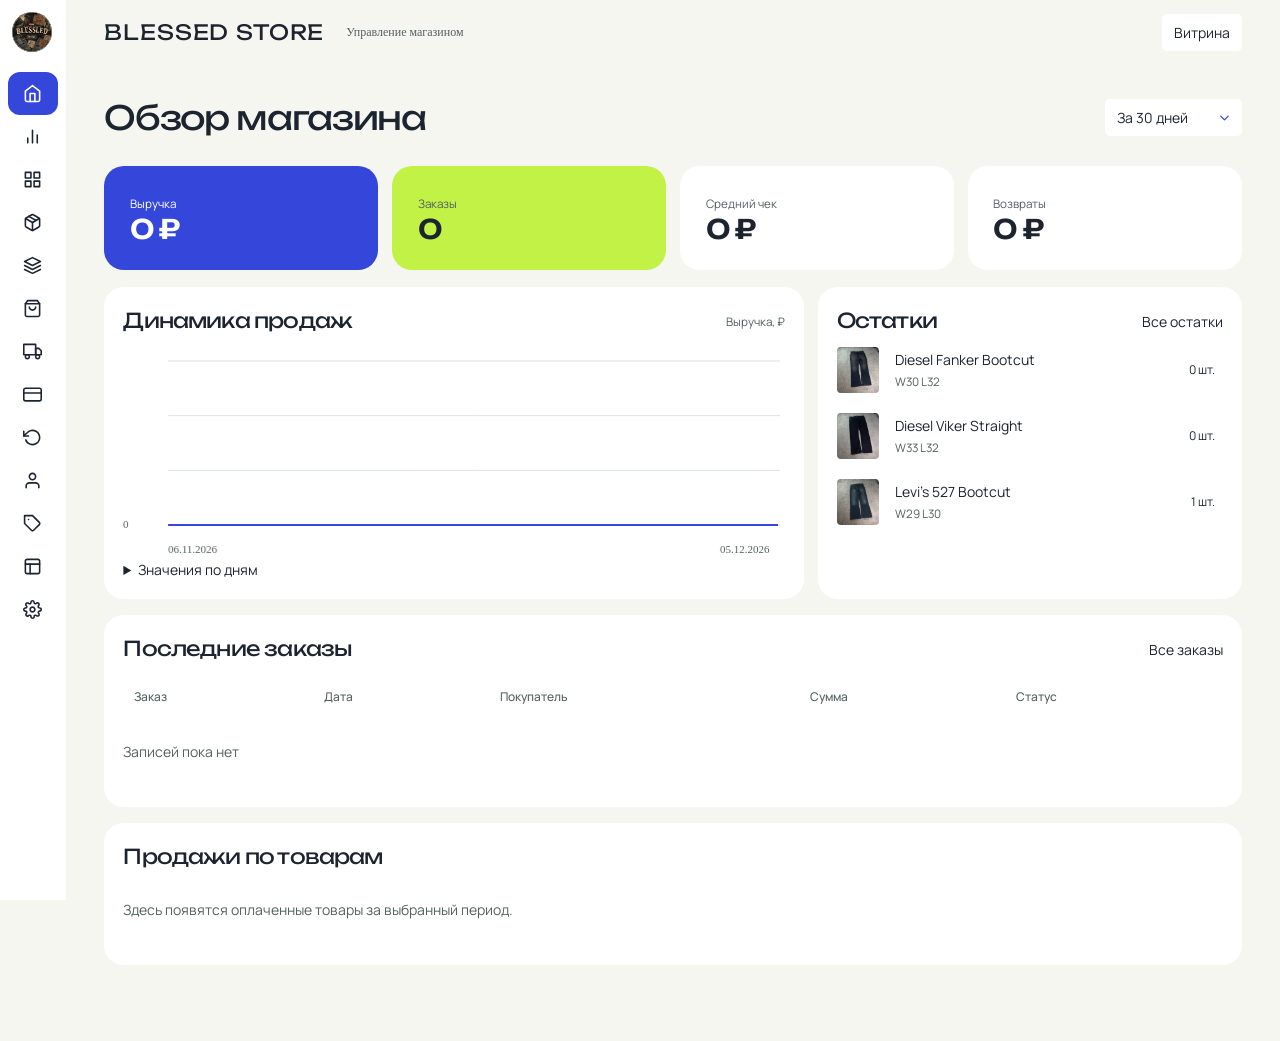
==== admin-light.html @ 148bc684 "Add matching responsive store management variant" ====
<!doctype html><html lang="ru"><head><meta charset="utf-8"><meta name="viewport" content="width=device-width,initial-scale=1,viewport-fit=cover"><title>Управление · BLESSED STORE</title><link rel="stylesheet" href="fonts/light.css">
<style>
:root{color-scheme:light;--bg:#f6f6f0;--panel:#ffffff;--line:#dce2df;--ink:#1c2430;--mute:#53615f;--accent:var(--blue);--ease:cubic-bezier(.22,1,.36,1);font:14px/1.5 Manrope;color:var(--ink);background:var(--bg);scrollbar-color:#dce2df transparent}*{box-sizing:border-box}body{margin:0}button,input,select,textarea,a{font:inherit;color:inherit}button,a.btn,input,select,textarea{border:0;border-radius:5px;background:#ffffff;padding:8px 12px}button,a{cursor:pointer}a{text-decoration:none}button:hover,a.btn:hover{background:#dce2df}button:disabled{opacity:.45;cursor:default}.primary{background:#1c2430;color:#ffffff}.primary:hover{background:#1c2430}button:focus-visible,a:focus-visible,input:focus-visible,select:focus-visible{outline:2px solid var(--accent);outline-offset:2px}svg{width:19px;height:19px;vertical-align:middle;flex:none}small,.muted,label{color:var(--mute)}h1,h2,h3,p{margin:0}h1,h2,h3,.brand,.metric strong{font-family:Unbounded;font-weight:400}h1{font-size:clamp(26px,3vw,38px)}h2{font-size:23px}h3{font-size:18px}header,.row,.actions,.navitem,.brand{display:flex;align-items:center;gap:10px}.row,header{justify-content:space-between}.row,.actions{flex-wrap:wrap}header{height:65px;border-bottom:0;padding:0 clamp(14px,3vw,42px);margin-left:66px}.brand{font-size:21px;letter-spacing:.04em}.brand small{font:12px "Segoe UI";letter-spacing:0;border-left:0;padding-left:12px}.btn,.actions button{display:inline-flex;gap:8px;align-items:center}
aside{position:fixed;inset:0 auto 0 0;width:66px;background:#ffffff;border-right:0;z-index:4;transition:width .27s var(--ease);overflow:hidden;display:flex;flex-direction:column}aside:is(:hover,:focus-within,.pinned,.open){width:252px}.seal{width:40px;height:40px;border-radius:50%;margin:12px}.navlist{overflow:auto;scrollbar-width:none;padding:8px}.navlist::-webkit-scrollbar{width:0}aside:is(:hover,:focus-within,.pinned,.open) .navlist{scrollbar-width:thin}aside:is(:hover,:focus-within,.pinned,.open) .navlist::-webkit-scrollbar{width:4px}.navitem{border:0;background:none;width:100%;padding:11px 15px;gap:19px;white-space:nowrap;border-radius:4px;text-align:left}.navitem span{opacity:0;transition:opacity .17s}aside:is(:hover,:focus-within,.pinned,.open) .navitem span{opacity:1}.navitem.on{background:#dce2df;color:#1c2430}.navitem:hover{background:#eaede7}.pin{margin-top:auto;border-top:0;padding:16px 22px}main{margin-left:66px;padding:28px clamp(14px,3vw,42px) 60px;max-width:1770px}.heading{margin:0 0 23px}.metrics,.columns{display:grid;gap:14px}.metrics{grid-template-columns:repeat(4,minmax(0,1fr));margin:17px 0}.metric,.panel{background:var(--panel);border:0;border-radius:8px;min-width:0}.metric{padding:16px 19px}.metric strong{display:block;font-size:clamp(24px,2.6vw,39px);font-variant-numeric:tabular-nums}.columns{grid-template-columns:minmax(0,1.65fr) minmax(240px,1fr)}.panel{padding:19px;margin-bottom:16px}.plot{position:relative;height:210px;margin:12px 0 0}canvas{width:100%;height:100%}.tip{position:absolute;pointer-events:none;background:#dce2df;padding:3px 7px;border-radius:4px;top:4px;left:4px}.stockrow{display:grid;grid-template-columns:46px 1fr auto;align-items:center;gap:12px;padding:10px 0;border-bottom:0}img.thumb{width:42px;height:46px;border-radius:4px;object-fit:cover}.stockrow:last-child{border:0}.tablewrap{overflow:auto;margin-top:14px;scrollbar-width:thin}table{width:100%;border-collapse:collapse;white-space:nowrap;text-align:left}td,th{padding:9px 11px;border-bottom:0}th{color:var(--mute);font-size:12px;font-weight:500}td img{vertical-align:middle;margin-right:11px}.empty{padding:26px 0;color:var(--mute)}.pill{display:inline-block;padding:2px 8px;border:0;border-radius:20px;color:#1c2430;font-size:12px}.mobile,#shade{display:none}dialog{background:#ffffff;color:var(--ink);border:0;border-radius:9px;width:min(520px,95vw);max-height:90dvh;padding:22px}dialog::backdrop{background:#f6f6f0bb}dialog[open],main>section{animation:appear .22s var(--ease)}@keyframes appear{from{opacity:.35;transform:translateY(4px)}}form,.stack{display:grid;gap:14px;margin-top:15px}label{display:grid;gap:5px}input,select,textarea{min-width:0;max-width:100%}.pair{display:grid;grid-template-columns:1fr 1fr;gap:12px}.toast{position:fixed;bottom:16px;right:16px;background:#1c2430;color:#ffffff;border-radius:5px;padding:10px 17px;z-index:8}.toast:empty{display:none}.foot{margin-top:14px}.bar{height:4px;background:#dce2df;border-radius:8px;overflow:hidden}.bar b{display:block;height:100%;background:var(--accent)}body:has(.pinned) :is(main,header){margin-left:252px}
@media(max-width:950px){.columns{grid-template-columns:1fr}.metrics{grid-template-columns:1fr 1fr}}@media(max-width:700px){.mobile{display:inline-flex}header,main,body:has(.pinned) :is(main,header){margin-left:0}header{height:56px}.brand{font-size:16px}.brand small{display:none}aside,aside:is(:hover,:focus-within,.pinned){width:min(270px,82vw);transform:translateX(-100%);transition:transform .25s}aside.open{width:min(270px,82vw);transform:none}body:has(.open) #shade{display:block;position:fixed;inset:0;background:#f6f6f099;z-index:3}.pin{display:none}.panel,.metric{padding:13px}.metrics,.columns{gap:8px}.heading{margin-bottom:14px}main{padding-top:17px}dialog{margin:auto auto 0;width:100%;max-width:100%;border-radius:12px 12px 0 0;padding-bottom:max(20px,env(safe-area-inset-bottom))}.pair{grid-template-columns:1fr}.actions{gap:6px}.plot{height:175px}}@media(prefers-reduced-motion:reduce){*,*::before,*::after{transition:none!important;animation:none!important}}
@media(min-width:701px){#menu{display:none}}.bar b{animation:grow .4s;transform-origin:left}@keyframes grow{from{transform:scaleX(0)}}.plot{animation:appear .4s}
button, a.btn, input, select, textarea, .choice-trigger {
  transition: background-color .18s, border-color .18s, color .18s, box-shadow .18s, transform .18s var(--ease);
}
button:not(:disabled):active, a.btn:active { transform: translateY(1px); }
tbody tr { transition: background-color .18s; }
tbody tr:hover, tbody tr:focus-within { background: #eaede7; }
input:is([type=checkbox],[type=radio]) { accent-color: var(--accent); }
select:not([multiple]) { appearance: none; padding-inline-end: 34px; cursor: pointer; }
.select-shell { position: relative; display: inline-grid; min-width: 0; max-width: 100%; }
.select-shell > svg { position: absolute; pointer-events: none; right: 10px; top: 50%; width: 15px; transform: translateY(-50%); color: var(--accent); }
.select-shell select { width: 100%; }
@supports (appearance: base-select) {
  select:not([multiple]), select::picker(select) { appearance: base-select; }
  select::picker-icon { display: none; }
  select::picker(select) {
    background: #ffffff; color: var(--ink); border:0; border-radius: 7px;
    padding: 4px; margin-block: 5px; max-height: min(55dvh, 310px); overflow: auto;
    box-shadow: 0 12px 28px #f6f6f077;
  }
  select::picker(select):popover-open { animation: picker-in .17s var(--ease); }
  option { padding: 8px 10px; border-radius: 4px; }
  option:is(:hover,:focus-visible) { background: #dce2df; }
  option:checked { color: #1c2430; }
  .select-shell:has(select:open) > svg { transform: translateY(-50%) rotate(180deg); }
}
.select-shell > svg, .choice-trigger > svg { transition: transform .2s var(--ease); }
.choice-trigger { display: flex; align-items: center; justify-content: space-between; gap: 12px; text-align: left; width: 100%; }
.choice-trigger > span:first-child { flex: 1; }
.choice-count { color: var(--accent); font-variant-numeric: tabular-nums; }
.choice-trigger > svg { width: 15px; color: var(--accent); }
.choice-trigger[aria-expanded=true] > svg { transform: rotate(180deg); }
.choice-menu {
  position: absolute; z-index: 2; top: calc(100% + 5px); inset-inline: 0; padding: 5px;
  border:0; border-radius: 7px; background: #ffffff; box-shadow: 0 12px 28px #f6f6f077;
  max-height: min(42dvh, 260px); overflow: auto;
}
.choice-menu:not([hidden]) { animation: picker-in .17s var(--ease); }
.choice-menu label { display: flex; align-items: center; gap: 8px; padding: 7px 8px; border-radius: 4px; cursor: pointer; color: var(--ink); }
.choice-menu label:is(:hover,:focus-within) { background: #dce2df; }
.toast:not(:empty) { animation: toast-in .22s var(--ease); }
dialog::backdrop { animation: backdrop-in .2s ease-out; }
@keyframes picker-in { from { opacity: 0; transform: translateY(-4px); } }
@keyframes toast-in { from { opacity: 0; transform: translateY(8px); } }
@keyframes backdrop-in { from { opacity: 0; } }
</style><link rel="stylesheet" href="admin-light.css"></head><body><aside id="rail"><img class="seal" id="seal" alt="BLESSED STORE"><nav class="navlist" id="nav"></nav><button class="pin navitem" id="pin"></button></aside><div id="shade"></div><header><div class="actions"><button class="mobile" id="menu" aria-label="Меню"></button><div class="brand">BLESSED STORE <small>Управление магазином</small></div></div><a class="btn" href="index-light.html" target="_blank">Витрина</a></header><main id="work"></main><dialog id="modal"><div class="row"><h2 id="mt"></h2><button id="close" aria-label="Закрыть"></button></div><div id="body"></div></dialog><div id="notice" role="status" class="toast"></div><script>
const photos={"emblem": "[data-uri]", "jeans-black": "[data-uri]", "jeans-faded": "[data-uri]", "jeans-blue": "[data-uri]", "jeans-indigo": "[data-uri]", "diesel-fanker": "[data-uri]", "diesel-viker": "[data-uri]", "557-view-1": "[data-uri]", "557-view-2": "[data-uri]", "557-view-3": "[data-uri]", "557-view-4": "[data-uri]", "557-view-5": "[data-uri]", "557-view-6": "[data-uri]", "measure-jeans": "[data-uri]", "jacket": "[data-uri]", "boots": "[data-uri]", "belt": "[data-uri]"};
const icons={"chart":"<svg xmlns=\"http://www.w3.org/2000/svg\" aria-hidden=\"true\" focusable=\"false\" viewBox=\"0 0 24 24\" fill=\"currentColor\" data-figma-node=\"3336:14002\"><g transform=\"matrix(1 0 0 1 18 10)\"><path fill-rule=\"nonzero\" d=\"M-1 10C-1 10.5523 -0.5523 11 0 11C0.5523 11 1 10.5523 1 10L-1 10ZM1 0C1 -0.5523 0.5523 -1 0 -1C-0.5523 -1 -1 -0.5523 -1 0L1 0ZM1 10L1 0L-1 0L-1 10L1 10Z\"/></g><g transform=\"matrix(1 0 0 1 12 4)\"><path fill-rule=\"nonzero\" d=\"M-1 16C-1 16.5523 -0.5523 17 0 17C0.5523 17 1 16.5523 1 16L-1 16ZM1 0C1 -0.5523 0.5523 -1 0 -1C-0.5523 -1 -1 -0.5523 -1 0L1 0ZM1 16L1 0L-1 0L-1 16L1 16Z\"/></g><g transform=\"matrix(1 0 0 1 6 14)\"><path fill-rule=\"nonzero\" d=\"M-1 6C-1 6.5523 -0.5523 7 0 7C0.5523 7 1 6.5523 1 6L-1 6ZM1 0C1 -0.5523 0.5523 -1 0 -1C-0.5523 -1 -1 -0.5523 -1 0L1 0ZM1 6L1 0L-1 0L-1 6L1 6Z\"/></g></svg>","settings":"<svg xmlns=\"http://www.w3.org/2000/svg\" aria-hidden=\"true\" focusable=\"false\" viewBox=\"0 0 24 24\" fill=\"currentColor\" data-figma-node=\"3336:14678\"><g transform=\"matrix(1 0 0 1 9 9)\"><path fill-rule=\"nonzero\" d=\"M5 3C5 4.1046 4.1046 5 3 5L3 7C5.2091 7 7 5.2091 7 3L5 3ZM3 5C1.8954 5 1 4.1046 1 3L-1 3C-1 5.2091 0.7909 7 3 7L3 5ZM1 3C1 1.8954 1.8954 1 3 1L3 -1C0.7909 -1 -1 0.7909 -1 3L1 3ZM3 1C4.1046 1 5 1.8954 5 3L7 3C7 0.7909 5.2091 -1 3 -1L3 1Z\"/></g><g transform=\"matrix(1 0 0 1 1 1)\"><path fill-rule=\"nonzero\" d=\"M18.73 15.82L18.0151 16.5193L18.0229 16.5271L18.73 15.82ZM18.79 15.88L18.0829 16.5871L18.0833 16.5875L18.79 15.88ZM18.79 18.71L18.0833 18.0025L18.0825 18.0033L18.79 18.71ZM15.96 18.71L16.6675 18.0033L16.6671 18.0029L15.96 18.71ZM15.9 18.65L16.6071 17.9429L16.5993 17.9351L15.9 18.65ZM14.08 18.32L14.474 19.2392L14.4838 19.2349L14.08 18.32ZM13.08 19.83L12.08 19.826L12.08 19.83L13.08 19.83ZM9.08 19.91L10.08 19.91C10.08 19.9022 10.0799 19.8944 10.0797 19.8866L9.08 19.91ZM8 18.4L7.5962 19.3149C7.6155 19.3234 7.635 19.3313 7.6548 19.3385L8 18.4ZM6.18 18.73L5.4807 18.0151L5.4729 18.0229L6.18 18.73ZM6.12 18.79L5.4129 18.0829L5.4125 18.0833L6.12 18.79ZM3.29 18.79L3.9975 18.0833L3.9967 18.0825L3.29 18.79ZM2.7034 17.375L3.7034 17.375L2.7034 17.375ZM3.29 15.96L3.9967 16.6675L3.9971 16.6671L3.29 15.96ZM3.35 15.9L4.0571 16.6072L4.0649 16.5993L3.35 15.9ZM3.68 14.08L2.7608 14.474L2.7651 14.4838L3.68 14.08ZM2.17 13.08L2.174 12.08L2.17 12.08L2.17 13.08ZM0 11.08L-1 11.08L0 11.08ZM2 9.08L2 10.08L2 9.08ZM2.09 9.08L2.09 10.08C2.0978 10.08 2.1056 10.0799 2.1134 10.0797L2.09 9.08ZM3.6 8L2.6851 7.5962C2.6766 7.6155 2.6687 7.635 2.6615 7.6548L3.6 8ZM3.27 6.18L3.9849 5.4807L3.9771 5.4729L3.27 6.18ZM3.21 6.12L3.9171 5.4129L3.9167 5.4125L3.21 6.12ZM3.21 3.29L3.9167 3.9975L3.9175 3.9967L3.21 3.29ZM6.04 3.29L5.3325 3.9967L5.3329 3.9971L6.04 3.29ZM6.1 3.35L5.3928 4.0571L5.4007 4.0649L6.1 3.35ZM7.92 3.68L7.92 2.68C7.781 2.68 7.6434 2.709 7.5162 2.7651L7.92 3.68ZM8 3.68L8 4.68C8.1354 4.68 8.2695 4.6525 8.3939 4.5991L8 3.68ZM9 2.17L10 2.174L10 2.17L9 2.17ZM11 0L11 -1L11 0ZM13 2.09L12 2.09L12 2.094L13 2.09ZM14 3.6L14.4038 2.6851L14.3939 2.6809L14 3.6ZM15.82 3.27L16.5193 3.9849L16.5271 3.9771L15.82 3.27ZM15.88 3.21L16.5871 3.9171L16.5875 3.9167L15.88 3.21ZM17.295 2.6234L17.295 3.6234L17.295 2.6234ZM18.71 3.21L18.0025 3.9167L18.0033 3.9175L18.71 3.21ZM18.71 6.04L18.0033 5.3325L18.0029 5.3329L18.71 6.04ZM18.65 6.1L17.9428 5.3929L17.9351 5.4007L18.65 6.1ZM18.32 7.92L19.32 7.92C19.32 7.781 19.291 7.6434 19.2349 7.5162L18.32 7.92ZM18.32 8L17.32 8C17.32 8.1354 17.3475 8.2695 17.4009 8.3939L18.32 8ZM19.83 9L19.826 10L19.83 10L19.83 9ZM19.91 13L19.91 12L19.906 12L19.91 13ZM17.4851 13.5962C17.2713 14.0806 17.2076 14.618 17.302 15.139L19.27 14.7822C19.2468 14.6544 19.2624 14.5226 19.3149 14.4038L17.4851 13.5962ZM17.302 15.139C17.3965 15.66 17.6449 16.1407 18.0151 16.5193L19.4449 15.1207C19.354 15.0279 19.2931 14.91 19.27 14.7822L17.302 15.139ZM18.0229 16.5271L18.0829 16.5871L19.4971 15.1729L19.4371 15.1129L18.0229 16.5271ZM18.0833 16.5875C18.1763 16.6804 18.25 16.7907 18.3003 16.9121L20.1479 16.1462C19.9969 15.782 19.7756 15.4511 19.4967 15.1725L18.0833 16.5875ZM18.3003 16.9121C18.3507 17.0335 18.3766 17.1636 18.3766 17.295L20.3766 17.295C20.3766 16.9008 20.2989 16.5104 20.1479 16.1462L18.3003 16.9121ZM18.3766 17.295C18.3766 17.4264 18.3507 17.5565 18.3003 17.6779L20.1479 18.4438C20.2989 18.0796 20.3766 17.6892 20.3766 17.295L18.3766 17.295ZM18.3003 17.6779C18.25 17.7993 18.1763 17.9096 18.0833 18.0025L19.4967 19.4175C19.7756 19.1389 19.9969 18.808 20.1479 18.4438L18.3003 17.6779ZM18.0825 18.0033C17.9896 18.0963 17.8793 18.17 17.7579 18.2203L18.5238 20.0679C18.888 19.9169 19.2189 19.6956 19.4975 19.4167L18.0825 18.0033ZM17.7579 18.2203C17.6365 18.2707 17.5064 18.2966 17.375 18.2966L17.375 20.2966C17.7692 20.2966 18.1596 20.2189 18.5238 20.0679L17.7579 18.2203ZM17.375 18.2966C17.2436 18.2966 17.1135 18.2707 16.9921 18.2203L16.2262 20.0679C16.5904 20.2189 16.9808 20.2966 17.375 20.2966L17.375 18.2966ZM16.9921 18.2203C16.8707 18.17 16.7604 18.0963 16.6675 18.0033L15.2525 19.4167C15.5311 19.6956 15.862 19.9169 16.2262 20.0679L16.9921 18.2203ZM16.6671 18.0029L16.6071 17.9429L15.1929 19.3571L15.2529 19.4171L16.6671 18.0029ZM16.5993 17.9351C16.2207 17.5649 15.74 17.3165 15.219 17.222L14.8622 19.19C14.99 19.2131 15.1079 19.274 15.2007 19.3649L16.5993 17.9351ZM15.219 17.222C14.698 17.1276 14.1606 17.1913 13.6762 17.4051L14.4838 19.2349C14.6026 19.1824 14.7344 19.1668 14.8622 19.19L15.219 17.222ZM13.6861 17.4009C13.211 17.6045 12.8059 17.9425 12.5206 18.3734L14.1881 19.4777C14.258 19.372 14.3574 19.2891 14.4739 19.2391L13.6861 17.4009ZM12.5206 18.3734C12.2352 18.8043 12.0821 19.3092 12.08 19.826L14.08 19.834C14.0805 19.7072 14.1181 19.5834 14.1881 19.4777L12.5206 18.3734ZM12.08 19.83L12.08 20L14.08 20L14.08 19.83L12.08 19.83ZM12.08 20C12.08 20.2652 11.9746 20.5196 11.7871 20.7071L13.2013 22.1213C13.7639 21.5587 14.08 20.7957 14.08 20L12.08 20ZM11.7871 20.7071C11.5996 20.8946 11.3452 21 11.08 21L11.08 23C11.8757 23 12.6387 22.6839 13.2013 22.1213L11.7871 20.7071ZM11.08 21C10.8148 21 10.5604 20.8946 10.3729 20.7071L8.9587 22.1213C9.5213 22.6839 10.2843 23 11.08 23L11.08 21ZM10.3729 20.7071C10.1854 20.5196 10.08 20.2652 10.08 20L8.08 20C8.08 20.7957 8.3961 21.5587 8.9587 22.1213L10.3729 20.7071ZM10.08 20L10.08 19.91L8.08 19.91L8.08 20L10.08 20ZM10.0797 19.8866C10.0673 19.355 9.8952 18.8395 9.5859 18.407L7.9591 19.5704C8.035 19.6765 8.0772 19.803 8.0803 19.9334L10.0797 19.8866ZM9.5859 18.407C9.2765 17.9745 8.8442 17.645 8.3452 17.4615L7.6548 19.3385C7.7772 19.3836 7.8833 19.4644 7.9591 19.5704L9.5859 18.407ZM8.4038 17.4851C7.9194 17.2713 7.382 17.2076 6.861 17.302L7.2178 19.27C7.3456 19.2468 7.4774 19.2624 7.5962 19.3149L8.4038 17.4851ZM6.861 17.302C6.34 17.3965 5.8593 17.6449 5.4807 18.0151L6.8793 19.4449C6.9721 19.354 7.09 19.2931 7.2178 19.27L6.861 17.302ZM5.4729 18.0229L5.4129 18.0829L6.8271 19.4971L6.8871 19.4371L5.4729 18.0229ZM5.4125 18.0833C5.3196 18.1763 5.2093 18.25 5.0879 18.3003L5.8538 20.1479C6.218 19.9969 6.5489 19.7756 6.8275 19.4967L5.4125 18.0833ZM5.0879 18.3003C4.9665 18.3507 4.8364 18.3766 4.705 18.3766L4.705 20.3766C5.0992 20.3766 5.4896 20.2989 5.8538 20.1479L5.0879 18.3003ZM4.705 18.3766C4.5736 18.3766 4.4435 18.3507 4.3221 18.3003L3.5562 20.1479C3.9204 20.2989 4.3108 20.3766 4.705 20.3766L4.705 18.3766ZM4.3221 18.3003C4.2007 18.25 4.0904 18.1763 3.9975 18.0833L2.5825 19.4967C2.8611 19.7756 3.192 19.9969 3.5562 20.1479L4.3221 18.3003ZM3.9967 18.0825C3.9037 17.9896 3.83 17.8793 3.7797 17.7579L1.9321 18.5238C2.0831 18.888 2.3044 19.2189 2.5833 19.4975L3.9967 18.0825ZM3.7797 17.7579C3.7293 17.6365 3.7034 17.5064 3.7034 17.375L1.7034 17.375C1.7034 17.7692 1.7811 18.1596 1.9321 18.5238L3.7797 17.7579ZM3.7034 17.375C3.7034 17.2436 3.7293 17.1135 3.7797 16.9921L1.9321 16.2262C1.7811 16.5904 1.7034 16.9808 1.7034 17.375L3.7034 17.375ZM3.7797 16.9921C3.83 16.8707 3.9037 16.7604 3.9967 16.6675L2.5833 15.2525C2.3044 15.5311 2.0831 15.862 1.9321 16.2262L3.7797 16.9921ZM3.9971 16.6671L4.0571 16.6071L2.6429 15.1929L2.5829 15.2529L3.9971 16.6671ZM4.0649 16.5993C4.4351 16.2207 4.6835 15.74 4.778 15.219L2.81 14.8622C2.7869 14.99 2.726 15.1079 2.6351 15.2007L4.0649 16.5993ZM4.778 15.219C4.8724 14.698 4.8087 14.1606 4.5949 13.6762L2.7651 14.4838C2.8176 14.6026 2.8332 14.7344 2.81 14.8622L4.778 15.219ZM4.5991 13.6861C4.3956 13.211 4.0575 12.8059 3.6266 12.5206L2.5223 14.1881C2.628 14.258 2.7109 14.3574 2.7609 14.4739L4.5991 13.6861ZM3.6266 12.5206C3.1957 12.2352 2.6908 12.0821 2.174 12.08L2.166 14.08C2.2928 14.0805 2.4166 14.1181 2.5223 14.1881L3.6266 12.5206ZM2.17 12.08L2 12.08L2 14.08L2.17 14.08L2.17 12.08ZM2 12.08C1.7348 12.08 1.4804 11.9746 1.2929 11.7871L-0.1213 13.2013C0.4413 13.7639 1.2043 14.08 2 14.08L2 12.08ZM1.2929 11.7871C1.1054 11.5996 1 11.3452 1 11.08L-1 11.08C-1 11.8756 -0.6839 12.6387 -0.1213 13.2013L1.2929 11.7871ZM1 11.08C1 10.8148 1.1054 10.5604 1.2929 10.3729L-0.1213 8.9587C-0.6839 9.5213 -1 10.2844 -1 11.08L1 11.08ZM1.2929 10.3729C1.4804 10.1854 1.7348 10.08 2 10.08L2 8.08C1.2043 8.08 0.4413 8.3961 -0.1213 8.9587L1.2929 10.3729ZM2 10.08L2.09 10.08L2.09 8.08L2 8.08L2 10.08ZM2.1134 10.0797C2.645 10.0673 3.1605 9.8952 3.593 9.5859L2.4296 7.9591C2.3235 8.035 2.197 8.0772 2.0666 8.0803L2.1134 10.0797ZM3.593 9.5859C4.0255 9.2765 4.355 8.8442 4.5385 8.3452L2.6615 7.6548C2.6164 7.7772 2.5356 7.8833 2.4296 7.9591L3.593 9.5859ZM4.5149 8.4038C4.7287 7.9194 4.7924 7.382 4.698 6.861L2.73 7.2178C2.7532 7.3456 2.7376 7.4774 2.6851 7.5962L4.5149 8.4038ZM4.698 6.861C4.6035 6.34 4.3551 5.8593 3.9849 5.4807L2.5551 6.8793C2.646 6.9721 2.7069 7.09 2.73 7.2178L4.698 6.861ZM3.9771 5.4729L3.9171 5.4129L2.5029 6.8271L2.5629 6.8871L3.9771 5.4729ZM3.9167 5.4125C3.8237 5.3196 3.75 5.2093 3.6997 5.0879L1.8521 5.8538C2.0031 6.218 2.2244 6.5489 2.5033 6.8275L3.9167 5.4125ZM3.6997 5.0879C3.6493 4.9665 3.6234 4.8364 3.6234 4.705L1.6234 4.705C1.6234 5.0992 1.7011 5.4896 1.8521 5.8538L3.6997 5.0879ZM3.6234 4.705C3.6234 4.5736 3.6493 4.4435 3.6997 4.3221L1.8521 3.5562C1.7011 3.9204 1.6234 4.3108 1.6234 4.705L3.6234 4.705ZM3.6997 4.3221C3.75 4.2007 3.8237 4.0904 3.9167 3.9975L2.5033 2.5825C2.2244 2.8611 2.0031 3.192 1.8521 3.5562L3.6997 4.3221ZM3.9175 3.9967C4.0104 3.9037 4.1207 3.83 4.2421 3.7797L3.4762 1.9321C3.112 2.0831 2.7811 2.3044 2.5025 2.5833L3.9175 3.9967ZM4.2421 3.7797C4.3635 3.7293 4.4936 3.7034 4.625 3.7034L4.625 1.7034C4.2308 1.7034 3.8404 1.7811 3.4762 1.9321L4.2421 3.7797ZM4.625 3.7034C4.7564 3.7034 4.8865 3.7293 5.0079 3.7797L5.7738 1.9321C5.4096 1.7811 5.0192 1.7034 4.625 1.7034L4.625 3.7034ZM5.0079 3.7797C5.1293 3.83 5.2396 3.9037 5.3325 3.9967L6.7475 2.5833C6.4689 2.3044 6.138 2.0831 5.7738 1.9321L5.0079 3.7797ZM5.3329 3.9971L5.3929 4.0571L6.8071 2.6429L6.7471 2.5829L5.3329 3.9971ZM5.4007 4.0649C5.7793 4.4351 6.26 4.6835 6.781 4.778L7.1378 2.81C7.01 2.7869 6.8921 2.726 6.7993 2.6351L5.4007 4.0649ZM6.781 4.778C7.302 4.8724 7.8394 4.8087 8.3238 4.5949L7.5162 2.7651C7.3974 2.8176 7.2656 2.8332 7.1378 2.81L6.781 4.778ZM7.92 4.68L8 4.68L8 2.68L7.92 2.68L7.92 4.68ZM8.3939 4.5991C8.869 4.3956 9.2741 4.0575 9.5594 3.6266L7.8919 2.5223C7.822 2.628 7.7226 2.7109 7.6061 2.7609L8.3939 4.5991ZM9.5594 3.6266C9.8448 3.1957 9.9979 2.6908 10 2.174L8 2.166C7.9995 2.2928 7.9619 2.4166 7.8919 2.5223L9.5594 3.6266ZM10 2.17L10 2L8 2L8 2.17L10 2.17ZM10 2C10 1.7348 10.1054 1.4804 10.2929 1.2929L8.8787 -0.1213C8.3161 0.4413 8 1.2043 8 2L10 2ZM10.2929 1.2929C10.4804 1.1054 10.7348 1 11 1L11 -1C10.2044 -1 9.4413 -0.6839 8.8787 -0.1213L10.2929 1.2929ZM11 1C11.2652 1 11.5196 1.1054 11.7071 1.2929L13.1213 -0.1213C12.5587 -0.6839 11.7956 -1 11 -1L11 1ZM11.7071 1.2929C11.8946 1.4804 12 1.7348 12 2L14 2C14 1.2043 13.6839 0.4413 13.1213 -0.1213L11.7071 1.2929ZM12 2L12 2.09L14 2.09L14 2L12 2ZM12 2.094C12.0021 2.6108 12.1552 3.1157 12.4406 3.5466L14.1081 2.4423C14.0381 2.3366 14.0005 2.2128 14 2.086L12 2.094ZM12.4406 3.5466C12.7259 3.9775 13.131 4.3156 13.6061 4.5191L14.3939 2.6809C14.2774 2.6309 14.178 2.548 14.1081 2.4423L12.4406 3.5466ZM13.5962 4.5149C14.0806 4.7287 14.618 4.7924 15.139 4.698L14.7822 2.73C14.6544 2.7532 14.5226 2.7376 14.4038 2.6851L13.5962 4.5149ZM15.139 4.698C15.66 4.6035 16.1407 4.3551 16.5193 3.9849L15.1207 2.5551C15.0279 2.646 14.91 2.7069 14.7822 2.73L15.139 4.698ZM16.5271 3.9771L16.5871 3.9171L15.1729 2.5029L15.1129 2.5629L16.5271 3.9771ZM16.5875 3.9167C16.6804 3.8237 16.7907 3.75 16.9121 3.6997L16.1462 1.8521C15.782 2.0031 15.4511 2.2244 15.1725 2.5033L16.5875 3.9167ZM16.9121 3.6997C17.0335 3.6493 17.1636 3.6234 17.295 3.6234L17.295 1.6234C16.9008 1.6234 16.5104 1.7011 16.1462 1.8521L16.9121 3.6997ZM17.295 3.6234C17.4264 3.6234 17.5565 3.6493 17.6779 3.6997L18.4438 1.8521C18.0796 1.7011 17.6892 1.6234 17.295 1.6234L17.295 3.6234ZM17.6779 3.6997C17.7993 3.75 17.9096 3.8237 18.0025 3.9167L19.4175 2.5033C19.1389 2.2244 18.808 2.0031 18.4438 1.8521L17.6779 3.6997ZM18.0033 3.9175C18.0963 4.0104 18.17 4.1207 18.2203 4.2421L20.0679 3.4762C19.9169 3.112 19.6956 2.7811 19.4167 2.5025L18.0033 3.9175ZM18.2203 4.2421C18.2707 4.3635 18.2966 4.4936 18.2966 4.625L20.2966 4.625C20.2966 4.2308 20.2189 3.8404 20.0679 3.4762L18.2203 4.2421ZM18.2966 4.625C18.2966 4.7564 18.2707 4.8865 18.2203 5.0079L20.0679 5.7738C20.2189 5.4096 20.2966 5.0192 20.2966 4.625L18.2966 4.625ZM18.2203 5.0079C18.17 5.1293 18.0963 5.2396 18.0033 5.3325L19.4167 6.7475C19.6956 6.4689 19.9169 6.138 20.0679 5.7738L18.2203 5.0079ZM18.0029 5.3329L17.9429 5.3929L19.3571 6.8071L19.4171 6.7471L18.0029 5.3329ZM17.9351 5.4007C17.5649 5.7793 17.3165 6.26 17.222 6.781L19.19 7.1378C19.2131 7.01 19.274 6.8921 19.3649 6.7993L17.9351 5.4007ZM17.222 6.781C17.1276 7.302 17.1913 7.8394 17.4051 8.3238L19.2349 7.5162C19.1824 7.3974 19.1668 7.2656 19.19 7.1378L17.222 6.781ZM17.32 7.92L17.32 8L19.32 8L19.32 7.92L17.32 7.92ZM17.4009 8.3939C17.6045 8.869 17.9425 9.2741 18.3734 9.5594L19.4777 7.8919C19.372 7.822 19.2891 7.7226 19.2391 7.6061L17.4009 8.3939ZM18.3734 9.5594C18.8043 9.8448 19.3092 9.9979 19.826 10L19.834 8C19.7072 7.9995 19.5834 7.9619 19.4777 7.8919L18.3734 9.5594ZM19.83 10L20 10L20 8L19.83 8L19.83 10ZM20 10C20.2652 10 20.5196 10.1054 20.7071 10.2929L22.1213 8.8787C21.5587 8.3161 20.7957 8 20 8L20 10ZM20.7071 10.2929C20.8946 10.4804 21 10.7348 21 11L23 11C23 10.2043 22.6839 9.4413 22.1213 8.8787L20.7071 10.2929ZM21 11C21 11.2652 20.8946 11.5196 20.7071 11.7071L22.1213 13.1213C22.6839 12.5587 23 11.7957 23 11L21 11ZM20.7071 11.7071C20.5196 11.8946 20.2652 12 20 12L20 14C20.7957 14 21.5587 13.6839 22.1213 13.1213L20.7071 11.7071ZM20 12L19.91 12L19.91 14L20 14L20 12ZM19.906 12C19.3892 12.0021 18.8843 12.1552 18.4534 12.4406L19.5577 14.1081C19.6634 14.0381 19.7872 14.0005 19.914 14L19.906 12ZM18.4534 12.4406C18.0225 12.7259 17.6845 13.131 17.4809 13.6061L19.3191 14.3939C19.3691 14.2774 19.452 14.178 19.5577 14.1081L18.4534 12.4406Z\"/></g></svg>","layers":"<svg xmlns=\"http://www.w3.org/2000/svg\" aria-hidden=\"true\" focusable=\"false\" viewBox=\"0 0 24 24\" fill=\"currentColor\" data-figma-node=\"3336:14410\"><g transform=\"matrix(1 0 0 1 2 2)\"><path fill-rule=\"nonzero\" d=\"M10 0L10.4472 -0.8944C10.1657 -1.0352 9.8343 -1.0352 9.5528 -0.8944L10 0ZM0 5L-0.4472 4.1056C-0.786 4.275 -1 4.6212 -1 5C-1 5.3788 -0.786 5.725 -0.4472 5.8944L0 5ZM10 10L9.5528 10.8944C9.8343 11.0352 10.1657 11.0352 10.4472 10.8944L10 10ZM20 5L20.4472 5.8944C20.786 5.725 21 5.3788 21 5C21 4.6212 20.786 4.275 20.4472 4.1056L20 5ZM9.5528 -0.8944L-0.4472 4.1056L0.4472 5.8944L10.4472 0.8944L9.5528 -0.8944ZM-0.4472 5.8944L9.5528 10.8944L10.4472 9.1056L0.4472 4.1056L-0.4472 5.8944ZM10.4472 10.8944L20.4472 5.8944L19.5528 4.1056L9.5528 9.1056L10.4472 10.8944ZM20.4472 4.1056L10.4472 -0.8944L9.5528 0.8944L19.5528 5.8944L20.4472 4.1056Z\"/></g><g transform=\"matrix(1 0 0 1 2 17)\"><path fill-rule=\"nonzero\" d=\"M0.4472 -0.8944C-0.0468 -1.1414 -0.6474 -0.9412 -0.8944 -0.4472C-1.1414 0.0468 -0.9412 0.6474 -0.4472 0.8944L0.4472 -0.8944ZM10 5L9.5528 5.8944C9.8343 6.0352 10.1657 6.0352 10.4472 5.8944L10 5ZM20.4472 0.8944C20.9412 0.6474 21.1414 0.0468 20.8944 -0.4472C20.6474 -0.9412 20.0468 -1.1414 19.5528 -0.8944L20.4472 0.8944ZM-0.4472 0.8944L9.5528 5.8944L10.4472 4.1056L0.4472 -0.8944L-0.4472 0.8944ZM10.4472 5.8944L20.4472 0.8944L19.5528 -0.8944L9.5528 4.1056L10.4472 5.8944Z\"/></g><g transform=\"matrix(1 0 0 1 2 12)\"><path fill-rule=\"nonzero\" d=\"M0.4472 -0.8944C-0.0468 -1.1414 -0.6474 -0.9412 -0.8944 -0.4472C-1.1414 0.0468 -0.9412 0.6474 -0.4472 0.8944L0.4472 -0.8944ZM10 5L9.5528 5.8944C9.8343 6.0352 10.1657 6.0352 10.4472 5.8944L10 5ZM20.4472 0.8944C20.9412 0.6474 21.1414 0.0468 20.8944 -0.4472C20.6474 -0.9412 20.0468 -1.1414 19.5528 -0.8944L20.4472 0.8944ZM-0.4472 0.8944L9.5528 5.8944L10.4472 4.1056L0.4472 -0.8944L-0.4472 0.8944ZM10.4472 5.8944L20.4472 0.8944L19.5528 -0.8944L9.5528 4.1056L10.4472 5.8944Z\"/></g></svg>","tag":"<svg xmlns=\"http://www.w3.org/2000/svg\" aria-hidden=\"true\" focusable=\"false\" viewBox=\"0 0 24 24\" fill=\"currentColor\" data-figma-node=\"3336:14794\"><g transform=\"matrix(1 0 0 1 2 2)\"><path fill-rule=\"nonzero\" d=\"M11.42 18.58L10.7129 17.8729L10.7125 17.8733L11.42 18.58ZM8.59 18.58L9.2975 17.8733L9.2967 17.8725L8.59 18.58ZM0 10L-1 10C-1 10.2654 -0.8945 10.5199 -0.7067 10.7075L0 10ZM0 0L0 -1C-0.5523 -1 -1 -0.5523 -1 0L0 0ZM10 0L10.7071 -0.7071C10.5196 -0.8946 10.2652 -1 10 -1L10 0ZM18.59 8.59L19.2992 7.885L19.2971 7.8829L18.59 8.59ZM17.8829 10.7029L10.7129 17.8729L12.1271 19.2871L19.2971 12.1171L17.8829 10.7029ZM10.7125 17.8733C10.6196 17.9663 10.5093 18.04 10.3879 18.0903L11.1538 19.9379C11.518 19.7869 11.8489 19.5656 12.1275 19.2867L10.7125 17.8733ZM10.3879 18.0903C10.2665 18.1407 10.1364 18.1666 10.005 18.1666L10.005 20.1666C10.3992 20.1666 10.7896 20.0889 11.1538 19.9379L10.3879 18.0903ZM10.005 18.1666C9.8736 18.1666 9.7435 18.1407 9.6221 18.0903L8.8562 19.9379C9.2204 20.0889 9.6108 20.1666 10.005 20.1666L10.005 18.1666ZM9.6221 18.0903C9.5007 18.04 9.3904 17.9663 9.2975 17.8733L7.8825 19.2867C8.1611 19.5656 8.492 19.7869 8.8562 19.9379L9.6221 18.0903ZM9.2967 17.8725L0.7067 9.2925L-0.7067 10.7075L7.8833 19.2875L9.2967 17.8725ZM1 10L1 0L-1 0L-1 10L1 10ZM0 1L10 1L10 -1L0 -1L0 1ZM9.2929 0.7071L17.8829 9.2971L19.2971 7.8829L10.7071 -0.7071L9.2929 0.7071ZM17.8808 9.295C18.067 9.4824 18.1716 9.7358 18.1716 10L20.1716 10C20.1716 9.2074 19.858 8.4471 19.2992 7.885L17.8808 9.295ZM18.1716 10C18.1716 10.2642 18.067 10.5176 17.8808 10.705L19.2992 12.115C19.858 11.5529 20.1716 10.7926 20.1716 10L18.1716 10Z\"/></g><g transform=\"matrix(1 0 0 1 7 7)\"><path fill-rule=\"nonzero\" d=\"M0 -1C-0.5523 -1 -1 -0.5523 -1 0C-1 0.5523 -0.5523 1 0 1L0 -1ZM0.01 1C0.5623 1 1.01 0.5523 1.01 0C1.01 -0.5523 0.5623 -1 0.01 -1L0.01 1ZM0 1L0.01 1L0.01 -1L0 -1L0 1Z\"/></g></svg>","edit":"<svg xmlns=\"http://www.w3.org/2000/svg\" aria-hidden=\"true\" focusable=\"false\" viewBox=\"0 0 24 24\" fill=\"currentColor\" data-figma-node=\"3336:14250\"><g transform=\"matrix(1 0 0 1 2 2.1716)\"><path fill-rule=\"nonzero\" d=\"M15 0.8284L14.2929 0.1213L15 0.8284ZM17 0L17 -1L17 0ZM19.8284 2.8284L20.8284 2.8284L19.8284 2.8284ZM19 4.8284L19.7071 5.5355L19.7071 5.5355L19 4.8284ZM5.5 18.3284L5.7631 19.2932C5.931 19.2474 6.0841 19.1586 6.2071 19.0355L5.5 18.3284ZM0 19.8284L-0.9648 19.5653C-1.0592 19.9115 -0.9609 20.2818 -0.7071 20.5355C-0.4534 20.7893 -0.0831 20.8876 0.2631 20.7932L0 19.8284ZM1.5 14.3284L0.7929 13.6213C0.6698 13.7444 0.581 13.8974 0.5352 14.0653L1.5 14.3284ZM15.7071 1.5355C15.8769 1.3657 16.0785 1.2311 16.3003 1.1392L15.5349 -0.7086C15.0704 -0.5162 14.6484 -0.2342 14.2929 0.1213L15.7071 1.5355ZM16.3003 1.1392C16.5221 1.0473 16.7599 1 17 1L17 -1C16.4972 -1 15.9994 -0.901 15.5349 -0.7086L16.3003 1.1392ZM17 1C17.2401 1 17.4779 1.0473 17.6997 1.1392L18.4651 -0.7086C18.0006 -0.901 17.5028 -1 17 -1L17 1ZM17.6997 1.1392C17.9215 1.2311 18.1231 1.3657 18.2929 1.5355L19.7071 0.1213C19.3516 -0.2342 18.9296 -0.5162 18.4651 -0.7086L17.6997 1.1392ZM18.2929 1.5355C18.4627 1.7053 18.5974 1.9069 18.6892 2.1287L20.537 1.3634C20.3446 0.8989 20.0626 0.4768 19.7071 0.1213L18.2929 1.5355ZM18.6892 2.1287C18.7811 2.3506 18.8284 2.5883 18.8284 2.8284L20.8284 2.8284C20.8284 2.3257 20.7294 1.8278 20.537 1.3634L18.6892 2.1287ZM18.8284 2.8284C18.8284 3.0685 18.7811 3.3063 18.6892 3.5281L20.537 4.2935C20.7294 3.829 20.8284 3.3312 20.8284 2.8284L18.8284 2.8284ZM18.6892 3.5281C18.5974 3.75 18.4627 3.9515 18.2929 4.1213L19.7071 5.5355C20.0626 5.18 20.3446 4.758 20.537 4.2935L18.6892 3.5281ZM18.2929 4.1213L4.7929 17.6213L6.2071 19.0355L19.7071 5.5355L18.2929 4.1213ZM5.2369 17.3637L-0.2631 18.8637L0.2631 20.7932L5.7631 19.2932L5.2369 17.3637ZM0.9648 20.0915L2.4648 14.5915L0.5352 14.0653L-0.9648 19.5653L0.9648 20.0915ZM2.2071 15.0355L15.7071 1.5355L14.2929 0.1213L0.7929 13.6213L2.2071 15.0355Z\"/></g></svg>","refund":"<svg xmlns=\"http://www.w3.org/2000/svg\" aria-hidden=\"true\" focusable=\"false\" viewBox=\"0 0 24 24\" fill=\"currentColor\" data-figma-node=\"3336:14647\"><g transform=\"matrix(1 0 0 1 1 4)\"><path fill-rule=\"nonzero\" d=\"M1 0C1 -0.5523 0.5523 -1 0 -1C-0.5523 -1 -1 -0.5523 -1 0L1 0ZM0 6L-1 6C-1 6.5523 -0.5523 7 0 7L0 6ZM6 7C6.5523 7 7 6.5523 7 6C7 5.4477 6.5523 5 6 5L6 7ZM-1 0L-1 6L1 6L1 0L-1 0ZM0 7L6 7L6 5L0 5L0 7Z\"/></g><g transform=\"matrix(1 0 0 1 1 3.0093)\"><path fill-rule=\"nonzero\" d=\"M3.4532 11.6584C3.2697 11.1375 2.6986 10.864 2.1777 11.0475C1.6568 11.231 1.3833 11.8021 1.5668 12.323L3.4532 11.6584ZM4.64 2.6307L5.3248 3.3594C5.3321 3.3525 5.3394 3.3455 5.3465 3.3384L4.64 2.6307ZM-0.6848 6.2619C-1.0873 6.6401 -1.1069 7.273 -0.7288 7.6754C-0.3506 8.0779 0.2823 8.0976 0.6848 7.7194L-0.6848 6.2619ZM1.5668 12.323C2.2873 14.3678 3.6528 16.1232 5.4576 17.3245L6.5658 15.6596C5.1219 14.6985 4.0295 13.2943 3.4532 11.6584L1.5668 12.323ZM5.4576 17.3245C7.2624 18.5258 9.4087 19.1081 11.5732 18.9835L11.4583 16.9868C9.7267 17.0865 8.0096 16.6207 6.5658 15.6596L5.4576 17.3245ZM11.5732 18.9835C13.7377 18.8589 15.803 18.0343 17.4581 16.6338L16.1662 15.107C14.8421 16.2274 13.1898 16.8871 11.4583 16.9868L11.5732 18.9835ZM17.4581 16.6338C19.1131 15.2333 20.2682 13.3329 20.7493 11.2189L18.7992 10.7751C18.4143 12.4664 17.4902 13.9867 16.1662 15.107L17.4581 16.6338ZM20.7493 11.2189C21.2304 9.1049 21.0114 6.8918 20.1253 4.9131L18.3 5.7305C19.0088 7.3134 19.184 9.0839 18.7992 10.7751L20.7493 11.2189ZM20.1253 4.9131C19.2392 2.9343 17.7341 1.2972 15.8366 0.2483L14.869 1.9986C16.387 2.8377 17.5911 4.1475 18.3 5.7305L20.1253 4.9131ZM15.8366 0.2483C13.9392 -0.8007 11.7523 -1.2045 9.6054 -0.9025L9.884 1.078C11.6015 0.8364 13.3511 1.1595 14.869 1.9986L15.8366 0.2483ZM9.6054 -0.9025C7.4584 -0.6004 5.4678 0.3912 3.9335 1.923L5.3465 3.3384C6.574 2.113 8.1665 1.3197 9.884 1.078L9.6054 -0.9025ZM3.9552 1.9019L-0.6848 6.2619L0.6848 7.7194L5.3248 3.3594L3.9552 1.9019Z\"/></g></svg>","layout":"<svg xmlns=\"http://www.w3.org/2000/svg\" aria-hidden=\"true\" focusable=\"false\" viewBox=\"0 0 24 24\" fill=\"currentColor\" data-figma-node=\"3336:14414\"><g transform=\"matrix(1 0 0 1 3 3)\"><path fill-rule=\"nonzero\" d=\"M2 1L16 1L16 -1L2 -1L2 1ZM16 1C16.5523 1 17 1.4477 17 2L19 2C19 0.3431 17.6569 -1 16 -1L16 1ZM17 2L17 16L19 16L19 2L17 2ZM17 16C17 16.5523 16.5523 17 16 17L16 19C17.6569 19 19 17.6569 19 16L17 16ZM16 17L2 17L2 19L16 19L16 17ZM2 17C1.4477 17 1 16.5523 1 16L-1 16C-1 17.6569 0.3431 19 2 19L2 17ZM1 16L1 2L-1 2L-1 16L1 16ZM1 2C1 1.4477 1.4477 1 2 1L2 -1C0.3431 -1 -1 0.3431 -1 2L1 2Z\"/></g><g transform=\"matrix(1 0 0 1 3 9)\"><path fill-rule=\"nonzero\" d=\"M0 -1C-0.5523 -1 -1 -0.5523 -1 0C-1 0.5523 -0.5523 1 0 1L0 -1ZM18 1C18.5523 1 19 0.5523 19 0C19 -0.5523 18.5523 -1 18 -1L18 1ZM0 1L18 1L18 -1L0 -1L0 1Z\"/></g><g transform=\"matrix(1 0 0 1 9 9)\"><path fill-rule=\"nonzero\" d=\"M-1 12C-1 12.5523 -0.5523 13 0 13C0.5523 13 1 12.5523 1 12L-1 12ZM1 0C1 -0.5523 0.5523 -1 0 -1C-0.5523 -1 -1 -0.5523 -1 0L1 0ZM1 12L1 0L-1 0L-1 12L1 12Z\"/></g></svg>","sidebar":"<svg xmlns=\"http://www.w3.org/2000/svg\" aria-hidden=\"true\" focusable=\"false\" viewBox=\"0 0 24 24\" fill=\"currentColor\" data-figma-node=\"3336:14711\"><g transform=\"matrix(1 0 0 1 3 3)\"><path fill-rule=\"nonzero\" d=\"M2 1L16 1L16 -1L2 -1L2 1ZM16 1C16.5523 1 17 1.4477 17 2L19 2C19 0.3431 17.6569 -1 16 -1L16 1ZM17 2L17 16L19 16L19 2L17 2ZM17 16C17 16.5523 16.5523 17 16 17L16 19C17.6569 19 19 17.6569 19 16L17 16ZM16 17L2 17L2 19L16 19L16 17ZM2 17C1.4477 17 1 16.5523 1 16L-1 16C-1 17.6569 0.3431 19 2 19L2 17ZM1 16L1 2L-1 2L-1 16L1 16ZM1 2C1 1.4477 1.4477 1 2 1L2 -1C0.3431 -1 -1 0.3431 -1 2L1 2Z\"/></g><g transform=\"matrix(1 0 0 1 9 3)\"><path fill-rule=\"nonzero\" d=\"M1 0C1 -0.5523 0.5523 -1 0 -1C-0.5523 -1 -1 -0.5523 -1 0L1 0ZM-1 18C-1 18.5523 -0.5523 19 0 19C0.5523 19 1 18.5523 1 18L-1 18ZM-1 0L-1 18L1 18L1 0L-1 0Z\"/></g></svg>","home":"<svg xmlns=\"http://www.w3.org/2000/svg\" aria-hidden=\"true\" focusable=\"false\" viewBox=\"0 0 24 24\" fill=\"currentColor\" data-figma-node=\"3336:14386\"><g transform=\"matrix(1 0 0 1 3 2)\"><path fill-rule=\"nonzero\" d=\"M0 7L-0.6139 6.2106C-0.8575 6.4001 -1 6.6914 -1 7L0 7ZM9 0L9.6139 -0.7894C9.2528 -1.0702 8.7472 -1.0702 8.3861 -0.7894L9 0ZM18 7L19 7C19 6.6914 18.8575 6.4001 18.6139 6.2106L18 7ZM0 18L-1 18L0 18ZM0.6139 7.7894L9.6139 0.7894L8.3861 -0.7894L-0.6139 6.2106L0.6139 7.7894ZM8.3861 0.7894L17.3861 7.7894L18.6139 6.2106L9.6139 -0.7894L8.3861 0.7894ZM17 7L17 18L19 18L19 7L17 7ZM17 18C17 18.2652 16.8946 18.5196 16.7071 18.7071L18.1213 20.1213C18.6839 19.5587 19 18.7957 19 18L17 18ZM16.7071 18.7071C16.5196 18.8946 16.2652 19 16 19L16 21C16.7957 21 17.5587 20.6839 18.1213 20.1213L16.7071 18.7071ZM16 19L2 19L2 21L16 21L16 19ZM2 19C1.7348 19 1.4804 18.8946 1.2929 18.7071L-0.1213 20.1213C0.4413 20.6839 1.2044 21 2 21L2 19ZM1.2929 18.7071C1.1054 18.5196 1 18.2652 1 18L-1 18C-1 18.7957 -0.6839 19.5587 -0.1213 20.1213L1.2929 18.7071ZM1 18L1 7L-1 7L-1 18L1 18Z\"/></g><g transform=\"matrix(1 0 0 1 9 12)\"><path fill-rule=\"nonzero\" d=\"M-1 10C-1 10.5523 -0.5523 11 0 11C0.5523 11 1 10.5523 1 10L-1 10ZM0 0L0 -1C-0.5523 -1 -1 -0.5523 -1 0L0 0ZM6 0L7 0C7 -0.5523 6.5523 -1 6 -1L6 0ZM5 10C5 10.5523 5.4477 11 6 11C6.5523 11 7 10.5523 7 10L5 10ZM1 10L1 0L-1 0L-1 10L1 10ZM0 1L6 1L6 -1L0 -1L0 1ZM5 0L5 10L7 10L7 0L5 0Z\"/></g></svg>","grid":"<svg xmlns=\"http://www.w3.org/2000/svg\" aria-hidden=\"true\" focusable=\"false\" viewBox=\"0 0 24 24\" fill=\"currentColor\" data-figma-node=\"3336:14360\"><g transform=\"matrix(1 0 0 1 3 3)\"><path fill-rule=\"nonzero\" d=\"M0 0L0 -1C-0.5523 -1 -1 -0.5523 -1 0L0 0ZM7 0L8 0C8 -0.5523 7.5523 -1 7 -1L7 0ZM7 7L7 8C7.5523 8 8 7.5523 8 7L7 7ZM0 7L-1 7C-1 7.5523 -0.5523 8 0 8L0 7ZM0 1L7 1L7 -1L0 -1L0 1ZM6 0L6 7L8 7L8 0L6 0ZM7 6L0 6L0 8L7 8L7 6ZM1 7L1 0L-1 0L-1 7L1 7Z\"/></g><g transform=\"matrix(1 0 0 1 14 3)\"><path fill-rule=\"nonzero\" d=\"M0 0L0 -1C-0.5523 -1 -1 -0.5523 -1 0L0 0ZM7 0L8 0C8 -0.5523 7.5523 -1 7 -1L7 0ZM7 7L7 8C7.5523 8 8 7.5523 8 7L7 7ZM0 7L-1 7C-1 7.5523 -0.5523 8 0 8L0 7ZM0 1L7 1L7 -1L0 -1L0 1ZM6 0L6 7L8 7L8 0L6 0ZM7 6L0 6L0 8L7 8L7 6ZM1 7L1 0L-1 0L-1 7L1 7Z\"/></g><g transform=\"matrix(1 0 0 1 14 14)\"><path fill-rule=\"nonzero\" d=\"M0 0L0 -1C-0.5523 -1 -1 -0.5523 -1 0L0 0ZM7 0L8 0C8 -0.5523 7.5523 -1 7 -1L7 0ZM7 7L7 8C7.5523 8 8 7.5523 8 7L7 7ZM0 7L-1 7C-1 7.5523 -0.5523 8 0 8L0 7ZM0 1L7 1L7 -1L0 -1L0 1ZM6 0L6 7L8 7L8 0L6 0ZM7 6L0 6L0 8L7 8L7 6ZM1 7L1 0L-1 0L-1 7L1 7Z\"/></g><g transform=\"matrix(1 0 0 1 3 14)\"><path fill-rule=\"nonzero\" d=\"M0 0L0 -1C-0.5523 -1 -1 -0.5523 -1 0L0 0ZM7 0L8 0C8 -0.5523 7.5523 -1 7 -1L7 0ZM7 7L7 8C7.5523 8 8 7.5523 8 7L7 7ZM0 7L-1 7C-1 7.5523 -0.5523 8 0 8L0 7ZM0 1L7 1L7 -1L0 -1L0 1ZM6 0L6 7L8 7L8 0L6 0ZM7 6L0 6L0 8L7 8L7 6ZM1 7L1 0L-1 0L-1 7L1 7Z\"/></g></svg>","heart":"<svg xmlns=\"http://www.w3.org/2000/svg\" aria-hidden=\"true\" focusable=\"false\" viewBox=\"0 0 24 24\" fill=\"currentColor\" data-figma-node=\"3336:14378\"><g transform=\"matrix(1 0 0 1 1.5487 2.9982)\"><path fill-rule=\"nonzero\" d=\"M15.4013 0L15.4013 1L15.4013 0ZM11.5113 1.6118L12.2184 2.3189L12.2186 2.3188L11.5113 1.6118ZM10.4513 2.6718L9.7442 3.3789C10.1347 3.7695 10.7679 3.7695 11.1584 3.3789L10.4513 2.6718ZM9.3913 1.6118L8.6842 2.3189L8.6842 2.3189L9.3913 1.6118ZM1.6113 9.3918L0.9042 10.0989L0.9042 10.0989L1.6113 9.3918ZM2.6713 10.4518L1.9642 11.1589L2.6713 10.4518ZM10.4513 18.2318L9.7442 18.9389C10.1347 19.3295 10.7679 19.3295 11.1584 18.9389L10.4513 18.2318ZM19.2913 9.3918L18.5843 8.6846L18.5842 8.6847L19.2913 9.3918ZM19.9986 0.9049C19.3949 0.301 18.6783 -0.1781 17.8894 -0.5049L17.1239 1.3427C17.67 1.569 18.1661 1.9007 18.584 2.3188L19.9986 0.9049ZM17.8894 -0.5049C17.1006 -0.8318 16.2551 -1 15.4013 -1L15.4013 1C15.9924 1 16.5778 1.1165 17.1239 1.3427L17.8894 -0.5049ZM15.4013 -1C14.5474 -1 13.702 -0.8318 12.9131 -0.5049L13.6787 1.3427C14.2248 1.1165 14.8102 1 15.4013 1L15.4013 -1ZM12.9131 -0.5049C12.1243 -0.1781 11.4076 0.301 10.804 0.9049L12.2186 2.3188C12.6365 1.9007 13.1326 1.569 13.6787 1.3427L12.9131 -0.5049ZM10.8042 0.9047L9.7442 1.9647L11.1584 3.3789L12.2184 2.3189L10.8042 0.9047ZM11.1584 1.9647L10.0984 0.9047L8.6842 2.3189L9.7442 3.3789L11.1584 1.9647ZM10.0984 0.9047C8.8792 -0.3145 7.2255 -0.9995 5.5013 -0.9995L5.5013 1.0005C6.6951 1.0005 7.84 1.4748 8.6842 2.3189L10.0984 0.9047ZM5.5013 -0.9995C3.777 -0.9995 2.1234 -0.3145 0.9042 0.9047L2.3184 2.3189C3.1626 1.4748 4.3075 1.0005 5.5013 1.0005L5.5013 -0.9995ZM0.9042 0.9047C-0.315 2.1239 -1 3.7776 -1 5.5018L1 5.5018C1 4.308 1.4742 3.1631 2.3184 2.3189L0.9042 0.9047ZM-1 5.5018C-1 7.2261 -0.315 8.8797 0.9042 10.0989L2.3184 8.6847C1.4742 7.8406 1 6.6956 1 5.5018L-1 5.5018ZM0.9042 10.0989L1.9642 11.1589L3.3784 9.7447L2.3184 8.6847L0.9042 10.0989ZM1.9642 11.1589L9.7442 18.9389L11.1584 17.5247L3.3784 9.7447L1.9642 11.1589ZM11.1584 18.9389L18.9384 11.1589L17.5242 9.7447L9.7442 17.5247L11.1584 18.9389ZM18.9384 11.1589L19.9984 10.0989L18.5842 8.6847L17.5242 9.7447L18.9384 11.1589ZM19.9982 10.0991C20.6021 9.4955 21.0812 8.7788 21.408 7.99L19.5604 7.2244C19.3341 7.7705 19.0024 8.2667 18.5843 8.6846L19.9982 10.0991ZM21.408 7.99C21.7349 7.2012 21.9031 6.3557 21.9031 5.5018L19.9031 5.5018C19.9031 6.093 19.7866 6.6783 19.5604 7.2244L21.408 7.99ZM21.9031 5.5018C21.9031 4.648 21.7349 3.8025 21.408 3.0137L19.5604 3.7793C19.7866 4.3254 19.9031 4.9107 19.9031 5.5018L21.9031 5.5018ZM21.408 3.0137C21.0812 2.2249 20.6021 1.5082 19.9982 0.9046L18.5843 2.3191C19.0024 2.737 19.3341 3.2332 19.5604 3.7793L21.408 3.0137Z\"/></g></svg>","clock":"<svg xmlns=\"http://www.w3.org/2000/svg\" aria-hidden=\"true\" focusable=\"false\" viewBox=\"0 0 24 24\" fill=\"currentColor\" data-figma-node=\"3336:14095\"><g transform=\"matrix(1 0 0 1 2 2)\"><path fill-rule=\"nonzero\" d=\"M20 10L19 10C19 14.9706 14.9706 19 10 19L10 20L10 21C16.0751 21 21 16.0751 21 10L20 10ZM10 20L10 19C5.0294 19 1 14.9706 1 10L0 10L-1 10C-1 16.0751 3.9249 21 10 21L10 20ZM0 10L1 10C1 5.0294 5.0294 1 10 1L10 0L10 -1C3.9249 -1 -1 3.9249 -1 10L0 10ZM10 0L10 1C14.9706 1 19 5.0294 19 10L20 10L21 10C21 3.9249 16.0751 -1 10 -1L10 0Z\"/></g><g transform=\"matrix(1 0 0 1 12 6)\"><path fill-rule=\"nonzero\" d=\"M1 0C1 -0.5523 0.5523 -1 0 -1C-0.5523 -1 -1 -0.5523 -1 0L0 0L1 0ZM0 6L-1 6C-1 6.3788 -0.786 6.725 -0.4472 6.8944L0 6ZM3.5528 8.8944C4.0468 9.1414 4.6474 8.9412 4.8944 8.4472C5.1414 7.9532 4.9412 7.3526 4.4472 7.1056L4 8L3.5528 8.8944ZM0 0L-1 0L-1 6L0 6L1 6L1 0L0 0ZM0 6L-0.4472 6.8944L3.5528 8.8944L4 8L4.4472 7.1056L0.4472 5.1056L0 6Z\"/></g></svg>","user":"<svg xmlns=\"http://www.w3.org/2000/svg\" aria-hidden=\"true\" focusable=\"false\" viewBox=\"0 0 24 24\" fill=\"currentColor\" data-figma-node=\"3336:14871\"><g transform=\"matrix(1 0 0 1 4 15)\"><path fill-rule=\"nonzero\" d=\"M15 6C15 6.5523 15.4477 7 16 7C16.5523 7 17 6.5523 17 6L15 6ZM12 0L12 -1L12 0ZM4 0L4 -1L4 0ZM0 4L-1 4L0 4ZM-1 6C-1 6.5523 -0.5523 7 0 7C0.5523 7 1 6.5523 1 6L-1 6ZM17 6L17 4L15 4L15 6L17 6ZM17 4C17 2.6739 16.4732 1.4021 15.5355 0.4645L14.1213 1.8787C14.6839 2.4413 15 3.2044 15 4L17 4ZM15.5355 0.4645C14.5979 -0.4732 13.3261 -1 12 -1L12 1C12.7956 1 13.5587 1.3161 14.1213 1.8787L15.5355 0.4645ZM12 -1L4 -1L4 1L12 1L12 -1ZM4 -1C2.6739 -1 1.4021 -0.4732 0.4645 0.4645L1.8787 1.8787C2.4413 1.3161 3.2044 1 4 1L4 -1ZM0.4645 0.4645C-0.4732 1.4021 -1 2.6739 -1 4L1 4C1 3.2044 1.3161 2.4413 1.8787 1.8787L0.4645 0.4645ZM-1 4L-1 6L1 6L1 4L-1 4Z\"/></g><g transform=\"matrix(1 0 0 1 8 3)\"><path fill-rule=\"nonzero\" d=\"M7 4C7 5.6569 5.6569 7 4 7L4 9C6.7614 9 9 6.7614 9 4L7 4ZM4 7C2.3431 7 1 5.6569 1 4L-1 4C-1 6.7614 1.2386 9 4 9L4 7ZM1 4C1 2.3431 2.3431 1 4 1L4 -1C1.2386 -1 -1 1.2386 -1 4L1 4ZM4 1C5.6569 1 7 2.3431 7 4L9 4C9 1.2386 6.7614 -1 4 -1L4 1Z\"/></g></svg>","bag":"<svg xmlns=\"http://www.w3.org/2000/svg\" aria-hidden=\"true\" focusable=\"false\" viewBox=\"0 0 24 24\" fill=\"currentColor\" data-figma-node=\"3336:14697\"><g transform=\"matrix(1 0 0 1 3 2)\"><path fill-rule=\"nonzero\" d=\"M3 0L3 -1C2.6852 -1 2.3889 -0.8518 2.2 -0.6L3 0ZM0 4L-0.8 3.4C-0.9298 3.5731 -1 3.7836 -1 4L0 4ZM0 18L-1 18L0 18ZM18 4L19 4C19 3.7836 18.9298 3.5731 18.8 3.4L18 4ZM15 0L15.8 -0.6C15.6111 -0.8518 15.3148 -1 15 -1L15 0ZM2.2 -0.6L-0.8 3.4L0.8 4.6L3.8 0.6L2.2 -0.6ZM-1 4L-1 18L1 18L1 4L-1 4ZM-1 18C-1 18.7957 -0.6839 19.5587 -0.1213 20.1213L1.2929 18.7071C1.1054 18.5196 1 18.2652 1 18L-1 18ZM-0.1213 20.1213C0.4413 20.6839 1.2044 21 2 21L2 19C1.7348 19 1.4804 18.8946 1.2929 18.7071L-0.1213 20.1213ZM2 21L16 21L16 19L2 19L2 21ZM16 21C16.7957 21 17.5587 20.6839 18.1213 20.1213L16.7071 18.7071C16.5196 18.8946 16.2652 19 16 19L16 21ZM18.1213 20.1213C18.6839 19.5587 19 18.7957 19 18L17 18C17 18.2652 16.8946 18.5196 16.7071 18.7071L18.1213 20.1213ZM19 18L19 4L17 4L17 18L19 18ZM18.8 3.4L15.8 -0.6L14.2 0.6L17.2 4.6L18.8 3.4ZM15 -1L3 -1L3 1L15 1L15 -1Z\"/></g><g transform=\"matrix(1 0 0 1 3 6)\"><path fill-rule=\"nonzero\" d=\"M0 -1C-0.5523 -1 -1 -0.5523 -1 0C-1 0.5523 -0.5523 1 0 1L0 -1ZM18 1C18.5523 1 19 0.5523 19 0C19 -0.5523 18.5523 -1 18 -1L18 1ZM0 1L18 1L18 -1L0 -1L0 1Z\"/></g><g transform=\"matrix(1 0 0 1 8 10)\"><path fill-rule=\"nonzero\" d=\"M9 0C9 -0.5523 8.5523 -1 8 -1C7.4477 -1 7 -0.5523 7 0L9 0ZM4 4L4 5L4 4ZM1 0C1 -0.5523 0.5523 -1 0 -1C-0.5523 -1 -1 -0.5523 -1 0L1 0ZM7 0C7 0.7956 6.6839 1.5587 6.1213 2.1213L7.5355 3.5355C8.4732 2.5979 9 1.3261 9 0L7 0ZM6.1213 2.1213C5.5587 2.6839 4.7956 3 4 3L4 5C5.3261 5 6.5979 4.4732 7.5355 3.5355L6.1213 2.1213ZM4 3C3.2044 3 2.4413 2.6839 1.8787 2.1213L0.4645 3.5355C1.4021 4.4732 2.6739 5 4 5L4 3ZM1.8787 2.1213C1.3161 1.5587 1 0.7956 1 0L-1 0C-1 1.3261 -0.4732 2.5979 0.4645 3.5355L1.8787 2.1213Z\"/></g></svg>","arrow":"<svg xmlns=\"http://www.w3.org/2000/svg\" aria-hidden=\"true\" focusable=\"false\" viewBox=\"0 0 24 24\" fill=\"currentColor\" data-figma-node=\"3336:13972\"><g transform=\"matrix(1 0 0 1 5 12)\"><path fill-rule=\"nonzero\" d=\"M0 -1C-0.5523 -1 -1 -0.5523 -1 0C-1 0.5523 -0.5523 1 0 1L0 -1ZM14 1C14.5523 1 15 0.5523 15 0C15 -0.5523 14.5523 -1 14 -1L14 1ZM0 1L14 1L14 -1L0 -1L0 1Z\"/></g><g transform=\"matrix(1 0 0 1 12 5)\"><path fill-rule=\"nonzero\" d=\"M0.7071 -0.7071C0.3166 -1.0976 -0.3166 -1.0976 -0.7071 -0.7071C-1.0976 -0.3166 -1.0976 0.3166 -0.7071 0.7071L0.7071 -0.7071ZM7 7L7.7071 7.7071C8.0976 7.3166 8.0976 6.6834 7.7071 6.2929L7 7ZM-0.7071 13.2929C-1.0976 13.6834 -1.0976 14.3166 -0.7071 14.7071C-0.3166 15.0976 0.3166 15.0976 0.7071 14.7071L-0.7071 13.2929ZM-0.7071 0.7071L6.2929 7.7071L7.7071 6.2929L0.7071 -0.7071L-0.7071 0.7071ZM6.2929 6.2929L-0.7071 13.2929L0.7071 14.7071L7.7071 7.7071L6.2929 6.2929Z\"/></g></svg>","back":"<svg xmlns=\"http://www.w3.org/2000/svg\" aria-hidden=\"true\" focusable=\"false\" viewBox=\"0 0 24 24\" fill=\"currentColor\" data-figma-node=\"3336:13965\"><g transform=\"matrix(1 0 0 1 5 12)\"><path fill-rule=\"nonzero\" d=\"M14 1C14.5523 1 15 0.5523 15 0C15 -0.5523 14.5523 -1 14 -1L14 1ZM0 -1C-0.5523 -1 -1 -0.5523 -1 0C-1 0.5523 -0.5523 1 0 1L0 -1ZM14 -1L0 -1L0 1L14 1L14 -1Z\"/></g><g transform=\"matrix(1 0 0 1 5 5)\"><path fill-rule=\"nonzero\" d=\"M6.2929 14.7071C6.6834 15.0976 7.3166 15.0976 7.7071 14.7071C8.0976 14.3166 8.0976 13.6834 7.7071 13.2929L6.2929 14.7071ZM0 7L-0.7071 6.2929C-1.0976 6.6834 -1.0976 7.3166 -0.7071 7.7071L0 7ZM7.7071 0.7071C8.0976 0.3166 8.0976 -0.3166 7.7071 -0.7071C7.3166 -1.0976 6.6834 -1.0976 6.2929 -0.7071L7.7071 0.7071ZM7.7071 13.2929L0.7071 6.2929L-0.7071 7.7071L6.2929 14.7071L7.7071 13.2929ZM0.7071 7.7071L7.7071 0.7071L6.2929 -0.7071L-0.7071 6.2929L0.7071 7.7071Z\"/></g></svg>","chevron":"<svg xmlns=\"http://www.w3.org/2000/svg\" aria-hidden=\"true\" focusable=\"false\" viewBox=\"0 0 24 24\" fill=\"currentColor\" data-figma-node=\"3336:14064\"><g transform=\"matrix(1 0 0 1 6 9)\"><path fill-rule=\"nonzero\" d=\"M0.7071 -0.7071C0.3166 -1.0976 -0.3166 -1.0976 -0.7071 -0.7071C-1.0976 -0.3166 -1.0976 0.3166 -0.7071 0.7071L0.7071 -0.7071ZM6 6L5.2929 6.7071C5.6834 7.0976 6.3166 7.0976 6.7071 6.7071L6 6ZM12.7071 0.7071C13.0976 0.3166 13.0976 -0.3166 12.7071 -0.7071C12.3166 -1.0976 11.6834 -1.0976 11.2929 -0.7071L12.7071 0.7071ZM-0.7071 0.7071L5.2929 6.7071L6.7071 5.2929L0.7071 -0.7071L-0.7071 0.7071ZM6.7071 6.7071L12.7071 0.7071L11.2929 -0.7071L5.2929 5.2929L6.7071 6.7071Z\"/></g></svg>","next":"<svg xmlns=\"http://www.w3.org/2000/svg\" aria-hidden=\"true\" focusable=\"false\" viewBox=\"0 0 24 24\" fill=\"currentColor\" data-figma-node=\"3336:14068\"><g transform=\"matrix(1 0 0 1 9 6)\"><path fill-rule=\"nonzero\" d=\"M-0.7071 11.2929C-1.0976 11.6834 -1.0976 12.3166 -0.7071 12.7071C-0.3166 13.0976 0.3166 13.0976 0.7071 12.7071L-0.7071 11.2929ZM6 6L6.7071 6.7071C7.0976 6.3166 7.0976 5.6834 6.7071 5.2929L6 6ZM0.7071 -0.7071C0.3166 -1.0976 -0.3166 -1.0976 -0.7071 -0.7071C-1.0976 -0.3166 -1.0976 0.3166 -0.7071 0.7071L0.7071 -0.7071ZM0.7071 12.7071L6.7071 6.7071L5.2929 5.2929L-0.7071 11.2929L0.7071 12.7071ZM6.7071 5.2929L0.7071 -0.7071L-0.7071 0.7071L5.2929 6.7071L6.7071 5.2929Z\"/></g></svg>","previous":"<svg xmlns=\"http://www.w3.org/2000/svg\" aria-hidden=\"true\" focusable=\"false\" viewBox=\"0 0 24 24\" fill=\"currentColor\" data-figma-node=\"3336:14066\"><g transform=\"matrix(1 0 0 1 9 6)\"><path fill-rule=\"nonzero\" d=\"M5.2929 12.7071C5.6834 13.0976 6.3166 13.0976 6.7071 12.7071C7.0976 12.3166 7.0976 11.6834 6.7071 11.2929L5.2929 12.7071ZM0 6L-0.7071 5.2929C-1.0976 5.6834 -1.0976 6.3166 -0.7071 6.7071L0 6ZM6.7071 0.7071C7.0976 0.3166 7.0976 -0.3166 6.7071 -0.7071C6.3166 -1.0976 5.6834 -1.0976 5.2929 -0.7071L6.7071 0.7071ZM6.7071 11.2929L0.7071 5.2929L-0.7071 6.7071L5.2929 12.7071L6.7071 11.2929ZM0.7071 6.7071L6.7071 0.7071L5.2929 -0.7071L-0.7071 5.2929L0.7071 6.7071Z\"/></g></svg>","up":"<svg xmlns=\"http://www.w3.org/2000/svg\" aria-hidden=\"true\" focusable=\"false\" viewBox=\"0 0 24 24\" fill=\"currentColor\" data-figma-node=\"3336:14082\"><g transform=\"matrix(1 0 0 1 6 9)\"><path fill-rule=\"nonzero\" d=\"M11.2929 6.7071C11.6834 7.0976 12.3166 7.0976 12.7071 6.7071C13.0976 6.3166 13.0976 5.6834 12.7071 5.2929L11.2929 6.7071ZM6 0L6.7071 -0.7071C6.3166 -1.0976 5.6834 -1.0976 5.2929 -0.7071L6 0ZM-0.7071 5.2929C-1.0976 5.6834 -1.0976 6.3166 -0.7071 6.7071C-0.3166 7.0976 0.3166 7.0976 0.7071 6.7071L-0.7071 5.2929ZM12.7071 5.2929L6.7071 -0.7071L5.2929 0.7071L11.2929 6.7071L12.7071 5.2929ZM5.2929 -0.7071L-0.7071 5.2929L0.7071 6.7071L6.7071 0.7071L5.2929 -0.7071Z\"/></g></svg>","search":"<svg xmlns=\"http://www.w3.org/2000/svg\" aria-hidden=\"true\" focusable=\"false\" viewBox=\"0 0 24 24\" fill=\"currentColor\" data-figma-node=\"3336:14667\"><g transform=\"matrix(1 0 0 1 3 3)\"><path fill-rule=\"nonzero\" d=\"M15 8C15 11.866 11.866 15 8 15L8 17C12.9706 17 17 12.9706 17 8L15 8ZM8 15C4.134 15 1 11.866 1 8L-1 8C-1 12.9706 3.0294 17 8 17L8 15ZM1 8C1 4.134 4.134 1 8 1L8 -1C3.0294 -1 -1 3.0294 -1 8L1 8ZM8 1C11.866 1 15 4.134 15 8L17 8C17 3.0294 12.9706 -1 8 -1L8 1Z\"/></g><g transform=\"matrix(1 0 0 1 16.65 16.65)\"><path fill-rule=\"nonzero\" d=\"M3.6429 5.0571C4.0334 5.4476 4.6666 5.4476 5.0571 5.0571C5.4476 4.6666 5.4476 4.0334 5.0571 3.6429L3.6429 5.0571ZM0.7071 -0.7071C0.3166 -1.0976 -0.3166 -1.0976 -0.7071 -0.7071C-1.0976 -0.3166 -1.0976 0.3166 -0.7071 0.7071L0.7071 -0.7071ZM5.0571 3.6429L0.7071 -0.7071L-0.7071 0.7071L3.6429 5.0571L5.0571 3.6429Z\"/></g></svg>","sliders":"<svg xmlns=\"http://www.w3.org/2000/svg\" aria-hidden=\"true\" focusable=\"false\" viewBox=\"0 0 24 24\" fill=\"currentColor\" data-figma-node=\"3336:14732\"><g transform=\"matrix(1 0 0 1 4 14)\"><path fill-rule=\"nonzero\" d=\"M-1 7C-1 7.5523 -0.5523 8 0 8C0.5523 8 1 7.5523 1 7L-1 7ZM1 0C1 -0.5523 0.5523 -1 0 -1C-0.5523 -1 -1 -0.5523 -1 0L1 0ZM1 7L1 0L-1 0L-1 7L1 7Z\"/></g><g transform=\"matrix(1 0 0 1 4 3)\"><path fill-rule=\"nonzero\" d=\"M-1 7C-1 7.5523 -0.5523 8 0 8C0.5523 8 1 7.5523 1 7L-1 7ZM1 0C1 -0.5523 0.5523 -1 0 -1C-0.5523 -1 -1 -0.5523 -1 0L1 0ZM1 7L1 0L-1 0L-1 7L1 7Z\"/></g><g transform=\"matrix(1 0 0 1 12 12)\"><path fill-rule=\"nonzero\" d=\"M-1 9C-1 9.5523 -0.5523 10 0 10C0.5523 10 1 9.5523 1 9L-1 9ZM1 0C1 -0.5523 0.5523 -1 0 -1C-0.5523 -1 -1 -0.5523 -1 0L1 0ZM1 9L1 0L-1 0L-1 9L1 9Z\"/></g><g transform=\"matrix(1 0 0 1 12 3)\"><path fill-rule=\"nonzero\" d=\"M-1 5C-1 5.5523 -0.5523 6 0 6C0.5523 6 1 5.5523 1 5L-1 5ZM1 0C1 -0.5523 0.5523 -1 0 -1C-0.5523 -1 -1 -0.5523 -1 0L1 0ZM1 5L1 0L-1 0L-1 5L1 5Z\"/></g><g transform=\"matrix(1 0 0 1 20 16)\"><path fill-rule=\"nonzero\" d=\"M-1 5C-1 5.5523 -0.5523 6 0 6C0.5523 6 1 5.5523 1 5L-1 5ZM1 0C1 -0.5523 0.5523 -1 0 -1C-0.5523 -1 -1 -0.5523 -1 0L1 0ZM1 5L1 0L-1 0L-1 5L1 5Z\"/></g><g transform=\"matrix(1 0 0 1 20 3)\"><path fill-rule=\"nonzero\" d=\"M-1 9C-1 9.5523 -0.5523 10 0 10C0.5523 10 1 9.5523 1 9L-1 9ZM1 0C1 -0.5523 0.5523 -1 0 -1C-0.5523 -1 -1 -0.5523 -1 0L1 0ZM1 9L1 0L-1 0L-1 9L1 9Z\"/></g><g transform=\"matrix(1 0 0 1 1 14)\"><path fill-rule=\"nonzero\" d=\"M0 -1C-0.5523 -1 -1 -0.5523 -1 0C-1 0.5523 -0.5523 1 0 1L0 -1ZM6 1C6.5523 1 7 0.5523 7 0C7 -0.5523 6.5523 -1 6 -1L6 1ZM0 1L6 1L6 -1L0 -1L0 1Z\"/></g><g transform=\"matrix(1 0 0 1 9 8)\"><path fill-rule=\"nonzero\" d=\"M0 -1C-0.5523 -1 -1 -0.5523 -1 0C-1 0.5523 -0.5523 1 0 1L0 -1ZM6 1C6.5523 1 7 0.5523 7 0C7 -0.5523 6.5523 -1 6 -1L6 1ZM0 1L6 1L6 -1L0 -1L0 1Z\"/></g><g transform=\"matrix(1 0 0 1 17 16)\"><path fill-rule=\"nonzero\" d=\"M0 -1C-0.5523 -1 -1 -0.5523 -1 0C-1 0.5523 -0.5523 1 0 1L0 -1ZM6 1C6.5523 1 7 0.5523 7 0C7 -0.5523 6.5523 -1 6 -1L6 1ZM0 1L6 1L6 -1L0 -1L0 1Z\"/></g></svg>","close":"<svg xmlns=\"http://www.w3.org/2000/svg\" aria-hidden=\"true\" focusable=\"false\" viewBox=\"0 0 24 24\" fill=\"currentColor\" data-figma-node=\"3336:14938\"><g transform=\"matrix(1 0 0 1 6 6)\"><path fill-rule=\"nonzero\" d=\"M12.7071 0.7071C13.0976 0.3166 13.0976 -0.3166 12.7071 -0.7071C12.3166 -1.0976 11.6834 -1.0976 11.2929 -0.7071L12.7071 0.7071ZM-0.7071 11.2929C-1.0976 11.6834 -1.0976 12.3166 -0.7071 12.7071C-0.3166 13.0976 0.3166 13.0976 0.7071 12.7071L-0.7071 11.2929ZM11.2929 -0.7071L-0.7071 11.2929L0.7071 12.7071L12.7071 0.7071L11.2929 -0.7071Z\"/></g><g transform=\"matrix(1 0 0 1 6 6)\"><path fill-rule=\"nonzero\" d=\"M0.7071 -0.7071C0.3166 -1.0976 -0.3166 -1.0976 -0.7071 -0.7071C-1.0976 -0.3166 -1.0976 0.3166 -0.7071 0.7071L0.7071 -0.7071ZM11.2929 12.7071C11.6834 13.0976 12.3166 13.0976 12.7071 12.7071C13.0976 12.3166 13.0976 11.6834 12.7071 11.2929L11.2929 12.7071ZM-0.7071 0.7071L11.2929 12.7071L12.7071 11.2929L0.7071 -0.7071L-0.7071 0.7071Z\"/></g></svg>","truck":"<svg xmlns=\"http://www.w3.org/2000/svg\" aria-hidden=\"true\" focusable=\"false\" viewBox=\"0 0 24 24\" fill=\"currentColor\" data-figma-node=\"3336:14838\"><g transform=\"matrix(1 0 0 1 1 3)\"><path fill-rule=\"nonzero\" d=\"M0 0L0 -1C-0.5523 -1 -1 -0.5523 -1 0L0 0ZM15 0L16 0C16 -0.5523 15.5523 -1 15 -1L15 0ZM15 13L15 14C15.5523 14 16 13.5523 16 13L15 13ZM0 13L-1 13C-1 13.5523 -0.5523 14 0 14L0 13ZM0 1L15 1L15 -1L0 -1L0 1ZM14 0L14 13L16 13L16 0L14 0ZM15 12L0 12L0 14L15 14L15 12ZM1 13L1 0L-1 0L-1 13L1 13Z\"/></g><g transform=\"matrix(1 0 0 1 16 8)\"><path fill-rule=\"nonzero\" d=\"M0 0L0 -1C-0.5523 -1 -1 -0.5523 -1 0L0 0ZM4 0L4.7071 -0.7071C4.5196 -0.8946 4.2652 -1 4 -1L4 0ZM7 3L8 3C8 2.7348 7.8946 2.4804 7.7071 2.2929L7 3ZM7 8L7 9C7.5523 9 8 8.5523 8 8L7 8ZM0 8L-1 8C-1 8.5523 -0.5523 9 0 9L0 8ZM0 1L4 1L4 -1L0 -1L0 1ZM3.2929 0.7071L6.2929 3.7071L7.7071 2.2929L4.7071 -0.7071L3.2929 0.7071ZM6 3L6 8L8 8L8 3L6 3ZM7 7L0 7L0 9L7 9L7 7ZM1 8L1 0L-1 0L-1 8L1 8Z\"/></g><g transform=\"matrix(1 0 0 1 3 16)\"><path fill-rule=\"nonzero\" d=\"M4 2.5C4 3.3284 3.3284 4 2.5 4L2.5 6C4.433 6 6 4.433 6 2.5L4 2.5ZM2.5 4C1.6716 4 1 3.3284 1 2.5L-1 2.5C-1 4.433 0.567 6 2.5 6L2.5 4ZM1 2.5C1 1.6716 1.6716 1 2.5 1L2.5 -1C0.567 -1 -1 0.567 -1 2.5L1 2.5ZM2.5 1C3.3284 1 4 1.6716 4 2.5L6 2.5C6 0.567 4.433 -1 2.5 -1L2.5 1Z\"/></g><g transform=\"matrix(1 0 0 1 16 16)\"><path fill-rule=\"nonzero\" d=\"M4 2.5C4 3.3284 3.3284 4 2.5 4L2.5 6C4.433 6 6 4.433 6 2.5L4 2.5ZM2.5 4C1.6716 4 1 3.3284 1 2.5L-1 2.5C-1 4.433 0.567 6 2.5 6L2.5 4ZM1 2.5C1 1.6716 1.6716 1 2.5 1L2.5 -1C0.567 -1 -1 0.567 -1 2.5L1 2.5ZM2.5 1C3.3284 1 4 1.6716 4 2.5L6 2.5C6 0.567 4.433 -1 2.5 -1L2.5 1Z\"/></g></svg>","share":"<svg xmlns=\"http://www.w3.org/2000/svg\" aria-hidden=\"true\" focusable=\"false\" viewBox=\"0 0 24 24\" fill=\"currentColor\" data-figma-node=\"3336:14685\"><g transform=\"matrix(1 0 0 1 15 2)\"><path fill-rule=\"nonzero\" d=\"M5 3C5 4.1046 4.1046 5 3 5L3 7C5.2091 7 7 5.2091 7 3L5 3ZM3 5C1.8954 5 1 4.1046 1 3L-1 3C-1 5.2091 0.7909 7 3 7L3 5ZM1 3C1 1.8954 1.8954 1 3 1L3 -1C0.7909 -1 -1 0.7909 -1 3L1 3ZM3 1C4.1046 1 5 1.8954 5 3L7 3C7 0.7909 5.2091 -1 3 -1L3 1Z\"/></g><g transform=\"matrix(1 0 0 1 3 9)\"><path fill-rule=\"nonzero\" d=\"M5 3C5 4.1046 4.1046 5 3 5L3 7C5.2091 7 7 5.2091 7 3L5 3ZM3 5C1.8954 5 1 4.1046 1 3L-1 3C-1 5.2091 0.7909 7 3 7L3 5ZM1 3C1 1.8954 1.8954 1 3 1L3 -1C0.7909 -1 -1 0.7909 -1 3L1 3ZM3 1C4.1046 1 5 1.8954 5 3L7 3C7 0.7909 5.2091 -1 3 -1L3 1Z\"/></g><g transform=\"matrix(1 0 0 1 15 16)\"><path fill-rule=\"nonzero\" d=\"M5 3C5 4.1046 4.1046 5 3 5L3 7C5.2091 7 7 5.2091 7 3L5 3ZM3 5C1.8954 5 1 4.1046 1 3L-1 3C-1 5.2091 0.7909 7 3 7L3 5ZM1 3C1 1.8954 1.8954 1 3 1L3 -1C0.7909 -1 -1 0.7909 -1 3L1 3ZM3 1C4.1046 1 5 1.8954 5 3L7 3C7 0.7909 5.2091 -1 3 -1L3 1Z\"/></g><g transform=\"matrix(1 0 0 1 8.59 13.51)\"><path fill-rule=\"nonzero\" d=\"M0.5035 -0.864C0.0263 -1.1421 -0.5859 -0.9807 -0.864 -0.5035C-1.1421 -0.0263 -0.9807 0.5859 -0.5035 0.864L0.5035 -0.864ZM6.3265 4.844C6.8037 5.1221 7.4159 4.9607 7.694 4.4835C7.9721 4.0063 7.8107 3.3941 7.3335 3.116L6.3265 4.844ZM-0.5035 0.864L6.3265 4.844L7.3335 3.116L0.5035 -0.864L-0.5035 0.864Z\"/></g><g transform=\"matrix(1 0 0 1 8.59 6.51)\"><path fill-rule=\"nonzero\" d=\"M7.324 0.8637C7.801 0.5853 7.9621 -0.027 7.6837 -0.504C7.4053 -0.981 6.793 -1.1421 6.316 -0.8637L7.324 0.8637ZM-0.504 3.1163C-0.981 3.3947 -1.1421 4.007 -0.8637 4.484C-0.5853 4.961 0.027 5.1221 0.504 4.8437L-0.504 3.1163ZM6.316 -0.8637L-0.504 3.1163L0.504 4.8437L7.324 0.8637L6.316 -0.8637Z\"/></g></svg>","external":"<svg xmlns=\"http://www.w3.org/2000/svg\" aria-hidden=\"true\" focusable=\"false\" viewBox=\"0 0 24 24\" fill=\"currentColor\" data-figma-node=\"3336:14255\"><g transform=\"matrix(1 0 0 1 3 6)\"><path fill-rule=\"nonzero\" d=\"M16 7C16 6.4477 15.5523 6 15 6C14.4477 6 14 6.4477 14 7L16 7ZM0 13L-1 13L0 13ZM2 0L2 -1L2 0ZM8 1C8.5523 1 9 0.5523 9 0C9 -0.5523 8.5523 -1 8 -1L8 1ZM14 7L14 13L16 13L16 7L14 7ZM14 13C14 13.2652 13.8946 13.5196 13.7071 13.7071L15.1213 15.1213C15.6839 14.5587 16 13.7957 16 13L14 13ZM13.7071 13.7071C13.5196 13.8946 13.2652 14 13 14L13 16C13.7957 16 14.5587 15.6839 15.1213 15.1213L13.7071 13.7071ZM13 14L2 14L2 16L13 16L13 14ZM2 14C1.7348 14 1.4804 13.8946 1.2929 13.7071L-0.1213 15.1213C0.4413 15.6839 1.2044 16 2 16L2 14ZM1.2929 13.7071C1.1054 13.5196 1 13.2652 1 13L-1 13C-1 13.7956 -0.6839 14.5587 -0.1213 15.1213L1.2929 13.7071ZM1 13L1 2L-1 2L-1 13L1 13ZM1 2C1 1.7348 1.1054 1.4804 1.2929 1.2929L-0.1213 -0.1213C-0.6839 0.4413 -1 1.2044 -1 2L1 2ZM1.2929 1.2929C1.4804 1.1054 1.7348 1 2 1L2 -1C1.2044 -1 0.4413 -0.6839 -0.1213 -0.1213L1.2929 1.2929ZM2 1L8 1L8 -1L2 -1L2 1Z\"/></g><g transform=\"matrix(1 0 0 1 15 3)\"><path fill-rule=\"nonzero\" d=\"M0 -1C-0.5523 -1 -1 -0.5523 -1 0C-1 0.5523 -0.5523 1 0 1L0 -1ZM6 0L7 0C7 -0.5523 6.5523 -1 6 -1L6 0ZM5 6C5 6.5523 5.4477 7 6 7C6.5523 7 7 6.5523 7 6L5 6ZM0 1L6 1L6 -1L0 -1L0 1ZM5 0L5 6L7 6L7 0L5 0Z\"/></g><g transform=\"matrix(1 0 0 1 10 3)\"><path fill-rule=\"nonzero\" d=\"M-0.7071 10.2929C-1.0976 10.6834 -1.0976 11.3166 -0.7071 11.7071C-0.3166 12.0976 0.3166 12.0976 0.7071 11.7071L-0.7071 10.2929ZM11.7071 0.7071C12.0976 0.3166 12.0976 -0.3166 11.7071 -0.7071C11.3166 -1.0976 10.6834 -1.0976 10.2929 -0.7071L11.7071 0.7071ZM0.7071 11.7071L11.7071 0.7071L10.2929 -0.7071L-0.7071 10.2929L0.7071 11.7071Z\"/></g></svg>","plus":"<svg xmlns=\"http://www.w3.org/2000/svg\" aria-hidden=\"true\" focusable=\"false\" viewBox=\"0 0 24 24\" fill=\"currentColor\" data-figma-node=\"3336:14607\"><g transform=\"matrix(1 0 0 1 12 5)\"><path fill-rule=\"nonzero\" d=\"M1 0C1 -0.5523 0.5523 -1 0 -1C-0.5523 -1 -1 -0.5523 -1 0L1 0ZM-1 14C-1 14.5523 -0.5523 15 0 15C0.5523 15 1 14.5523 1 14L-1 14ZM-1 0L-1 14L1 14L1 0L-1 0Z\"/></g><g transform=\"matrix(1 0 0 1 5 12)\"><path fill-rule=\"nonzero\" d=\"M0 -1C-0.5523 -1 -1 -0.5523 -1 0C-1 0.5523 -0.5523 1 0 1L0 -1ZM14 1C14.5523 1 15 0.5523 15 0C15 -0.5523 14.5523 -1 14 -1L14 1ZM0 1L14 1L14 -1L0 -1L0 1Z\"/></g></svg>","minus":"<svg xmlns=\"http://www.w3.org/2000/svg\" aria-hidden=\"true\" focusable=\"false\" viewBox=\"0 0 24 24\" fill=\"currentColor\" data-figma-node=\"3336:14511\"><g transform=\"matrix(1 0 0 1 5 12)\"><path fill-rule=\"nonzero\" d=\"M0 -1C-0.5523 -1 -1 -0.5523 -1 0C-1 0.5523 -0.5523 1 0 1L0 -1ZM14 1C14.5523 1 15 0.5523 15 0C15 -0.5523 14.5523 -1 14 -1L14 1ZM0 1L14 1L14 -1L0 -1L0 1Z\"/></g></svg>","check":"<svg xmlns=\"http://www.w3.org/2000/svg\" aria-hidden=\"true\" focusable=\"false\" viewBox=\"0 0 24 24\" fill=\"currentColor\" data-figma-node=\"3336:14056\"><g transform=\"matrix(1 0 0 1 4 6)\"><path fill-rule=\"nonzero\" d=\"M16.7071 0.7071C17.0976 0.3166 17.0976 -0.3166 16.7071 -0.7071C16.3166 -1.0976 15.6834 -1.0976 15.2929 -0.7071L16.7071 0.7071ZM5 11L4.2929 11.7071C4.6834 12.0976 5.3166 12.0976 5.7071 11.7071L5 11ZM0.7071 5.2929C0.3166 4.9024 -0.3166 4.9024 -0.7071 5.2929C-1.0976 5.6834 -1.0976 6.3166 -0.7071 6.7071L0.7071 5.2929ZM15.2929 -0.7071L4.2929 10.2929L5.7071 11.7071L16.7071 0.7071L15.2929 -0.7071ZM5.7071 10.2929L0.7071 5.2929L-0.7071 6.7071L4.2929 11.7071L5.7071 10.2929Z\"/></g></svg>","trash":"<svg xmlns=\"http://www.w3.org/2000/svg\" aria-hidden=\"true\" focusable=\"false\" viewBox=\"0 0 24 24\" fill=\"currentColor\" data-figma-node=\"3336:14821\"><g transform=\"matrix(1 0 0 1 3 6)\"><path fill-rule=\"nonzero\" d=\"M0 -1C-0.5523 -1 -1 -0.5523 -1 0C-1 0.5523 -0.5523 1 0 1L0 -1ZM18 1C18.5523 1 19 0.5523 19 0C19 -0.5523 18.5523 -1 18 -1L18 1ZM0 1L2 1L2 -1L0 -1L0 1ZM2 1L18 1L18 -1L2 -1L2 1Z\"/></g><g transform=\"matrix(1 0 0 1 5 2)\"><path fill-rule=\"nonzero\" d=\"M15 4C15 3.4477 14.5523 3 14 3C13.4477 3 13 3.4477 13 4L15 4ZM0 18L-1 18L0 18ZM1 4C1 3.4477 0.5523 3 0 3C-0.5523 3 -1 3.4477 -1 4L1 4ZM2 4C2 4.5523 2.4477 5 3 5C3.5523 5 4 4.5523 4 4L2 4ZM5 0L5 -1L5 0ZM9 0L9 -1L9 0ZM10 4C10 4.5523 10.4477 5 11 5C11.5523 5 12 4.5523 12 4L10 4ZM13 4L13 18L15 18L15 4L13 4ZM13 18C13 18.2652 12.8946 18.5196 12.7071 18.7071L14.1213 20.1213C14.6839 19.5587 15 18.7957 15 18L13 18ZM12.7071 18.7071C12.5196 18.8946 12.2652 19 12 19L12 21C12.7957 21 13.5587 20.6839 14.1213 20.1213L12.7071 18.7071ZM12 19L2 19L2 21L12 21L12 19ZM2 19C1.7348 19 1.4804 18.8946 1.2929 18.7071L-0.1213 20.1213C0.4413 20.6839 1.2044 21 2 21L2 19ZM1.2929 18.7071C1.1054 18.5196 1 18.2652 1 18L-1 18C-1 18.7957 -0.6839 19.5587 -0.1213 20.1213L1.2929 18.7071ZM1 18L1 4L-1 4L-1 18L1 18ZM4 4L4 2L2 2L2 4L4 4ZM4 2C4 1.7348 4.1054 1.4804 4.2929 1.2929L2.8787 -0.1213C2.3161 0.4413 2 1.2044 2 2L4 2ZM4.2929 1.2929C4.4804 1.1054 4.7348 1 5 1L5 -1C4.2044 -1 3.4413 -0.6839 2.8787 -0.1213L4.2929 1.2929ZM5 1L9 1L9 -1L5 -1L5 1ZM9 1C9.2652 1 9.5196 1.1054 9.7071 1.2929L11.1213 -0.1213C10.5587 -0.6839 9.7956 -1 9 -1L9 1ZM9.7071 1.2929C9.8946 1.4804 10 1.7348 10 2L12 2C12 1.2044 11.6839 0.4413 11.1213 -0.1213L9.7071 1.2929ZM10 2L10 4L12 4L12 2L10 2Z\"/></g><g transform=\"matrix(1 0 0 1 10 11)\"><path fill-rule=\"nonzero\" d=\"M1 0C1 -0.5523 0.5523 -1 0 -1C-0.5523 -1 -1 -0.5523 -1 0L1 0ZM-1 6C-1 6.5523 -0.5523 7 0 7C0.5523 7 1 6.5523 1 6L-1 6ZM-1 0L-1 6L1 6L1 0L-1 0Z\"/></g><g transform=\"matrix(1 0 0 1 14 11)\"><path fill-rule=\"nonzero\" d=\"M1 0C1 -0.5523 0.5523 -1 0 -1C-0.5523 -1 -1 -0.5523 -1 0L1 0ZM-1 6C-1 6.5523 -0.5523 7 0 7C0.5523 7 1 6.5523 1 6L-1 6ZM-1 0L-1 6L1 6L1 0L-1 0Z\"/></g></svg>","pin":"<svg xmlns=\"http://www.w3.org/2000/svg\" aria-hidden=\"true\" focusable=\"false\" viewBox=\"0 0 24 24\" fill=\"currentColor\" data-figma-node=\"3336:14470\"><g transform=\"matrix(1 0 0 1 3 1)\"><path fill-rule=\"nonzero\" d=\"M18 9L19 9L18 9ZM9 22L8.4453 22.8321C8.7812 23.056 9.2188 23.056 9.5547 22.8321L9 22ZM0 9L-1 9L0 9ZM9 0L9 1L9 0ZM17 9C17 12.0981 14.9843 15.1042 12.774 17.4373C11.6894 18.5822 10.6013 19.5195 9.7833 20.1708C9.3751 20.4959 9.0362 20.7482 8.8012 20.9178C8.6838 21.0026 8.5925 21.0667 8.5317 21.1088C8.5013 21.1299 8.4785 21.1454 8.464 21.1553C8.4567 21.1603 8.4514 21.1638 8.4483 21.1659C8.4467 21.167 8.4457 21.1677 8.4452 21.168C8.4449 21.1682 8.4448 21.1683 8.4448 21.1683C8.4448 21.1683 8.445 21.1682 8.445 21.1682C8.4451 21.1681 8.4453 21.1679 9 22C9.5547 22.8321 9.555 22.8319 9.5552 22.8317C9.5554 22.8316 9.5557 22.8314 9.556 22.8312C9.5566 22.8308 9.5573 22.8303 9.5581 22.8298C9.5598 22.8287 9.562 22.8272 9.5648 22.8253C9.5703 22.8216 9.5779 22.8164 9.5877 22.8098C9.6072 22.7966 9.6349 22.7776 9.6704 22.753C9.7415 22.7038 9.8435 22.6321 9.9722 22.5392C10.2295 22.3534 10.5936 22.0822 11.0292 21.7354C11.8987 21.043 13.0606 20.0428 14.226 18.8127C16.5157 16.3958 19 12.9019 19 9L17 9ZM9 22C9.5547 21.1679 9.5549 21.1681 9.555 21.1682C9.555 21.1682 9.5552 21.1683 9.5552 21.1683C9.5552 21.1683 9.5551 21.1682 9.5548 21.168C9.5543 21.1677 9.5533 21.167 9.5517 21.1659C9.5486 21.1638 9.5433 21.1603 9.536 21.1553C9.5215 21.1454 9.4987 21.1299 9.4683 21.1088C9.4075 21.0667 9.3162 21.0026 9.1988 20.9178C8.9638 20.7482 8.6249 20.4959 8.2167 20.1708C7.3987 19.5195 6.3106 18.5822 5.226 17.4373C3.0157 15.1042 1 12.0981 1 9L-1 9C-1 12.9019 1.4843 16.3958 3.774 18.8127C4.9394 20.0428 6.1013 21.043 6.9708 21.7354C7.4064 22.0822 7.7705 22.3534 8.0278 22.5392C8.1565 22.6321 8.2585 22.7038 8.3296 22.753C8.3651 22.7776 8.3928 22.7966 8.4123 22.8098C8.4221 22.8164 8.4297 22.8216 8.4352 22.8253C8.438 22.8272 8.4402 22.8287 8.4419 22.8298C8.4427 22.8303 8.4434 22.8308 8.444 22.8312C8.4443 22.8314 8.4446 22.8316 8.4448 22.8317C8.445 22.8319 8.4453 22.8321 9 22ZM1 9C1 6.8783 1.8429 4.8434 3.3431 3.3431L1.9289 1.9289C0.0536 3.8043 -1 6.3478 -1 9L1 9ZM3.3431 3.3431C4.8434 1.8429 6.8783 1 9 1L9 -1C6.3478 -1 3.8043 0.0536 1.9289 1.9289L3.3431 3.3431ZM9 1C11.1217 1 13.1566 1.8429 14.6569 3.3431L16.0711 1.9289C14.1957 0.0536 11.6522 -1 9 -1L9 1ZM14.6569 3.3431C16.1571 4.8434 17 6.8783 17 9L19 9C19 6.3478 17.9464 3.8043 16.0711 1.9289L14.6569 3.3431Z\"/></g><g transform=\"matrix(1 0 0 1 9 7)\"><path fill-rule=\"nonzero\" d=\"M5 3C5 4.1046 4.1046 5 3 5L3 7C5.2091 7 7 5.2091 7 3L5 3ZM3 5C1.8954 5 1 4.1046 1 3L-1 3C-1 5.2091 0.7909 7 3 7L3 5ZM1 3C1 1.8954 1.8954 1 3 1L3 -1C0.7909 -1 -1 0.7909 -1 3L1 3ZM3 1C4.1046 1 5 1.8954 5 3L7 3C7 0.7909 5.2091 -1 3 -1L3 1Z\"/></g></svg>","card":"<svg xmlns=\"http://www.w3.org/2000/svg\" aria-hidden=\"true\" focusable=\"false\" viewBox=\"0 0 24 24\" fill=\"currentColor\" data-figma-node=\"3336:14194\"><g transform=\"matrix(1 0 0 1 1 4)\"><path fill-rule=\"nonzero\" d=\"M2 1L20 1L20 -1L2 -1L2 1ZM20 1C20.5523 1 21 1.4477 21 2L23 2C23 0.3431 21.6569 -1 20 -1L20 1ZM21 2L21 14L23 14L23 2L21 2ZM21 14C21 14.5523 20.5523 15 20 15L20 17C21.6569 17 23 15.6569 23 14L21 14ZM20 15L2 15L2 17L20 17L20 15ZM2 15C1.4477 15 1 14.5523 1 14L-1 14C-1 15.6569 0.3431 17 2 17L2 15ZM1 14L1 2L-1 2L-1 14L1 14ZM1 2C1 1.4477 1.4477 1 2 1L2 -1C0.3431 -1 -1 0.3431 -1 2L1 2Z\"/></g><g transform=\"matrix(1 0 0 1 1 10)\"><path fill-rule=\"nonzero\" d=\"M0 -1C-0.5523 -1 -1 -0.5523 -1 0C-1 0.5523 -0.5523 1 0 1L0 -1ZM22 1C22.5523 1 23 0.5523 23 0C23 -0.5523 22.5523 -1 22 -1L22 1ZM0 1L22 1L22 -1L0 -1L0 1Z\"/></g></svg>","expand":"<svg xmlns=\"http://www.w3.org/2000/svg\" aria-hidden=\"true\" focusable=\"false\" viewBox=\"0 0 24 24\" fill=\"currentColor\" data-figma-node=\"3336:14475\"><g transform=\"matrix(1 0 0 1 15 3)\"><path fill-rule=\"nonzero\" d=\"M0 -1C-0.5523 -1 -1 -0.5523 -1 0C-1 0.5523 -0.5523 1 0 1L0 -1ZM6 0L7 0C7 -0.5523 6.5523 -1 6 -1L6 0ZM5 6C5 6.5523 5.4477 7 6 7C6.5523 7 7 6.5523 7 6L5 6ZM0 1L6 1L6 -1L0 -1L0 1ZM5 0L5 6L7 6L7 0L5 0Z\"/></g><g transform=\"matrix(1 0 0 1 3 15)\"><path fill-rule=\"nonzero\" d=\"M6 7C6.5523 7 7 6.5523 7 6C7 5.4477 6.5523 5 6 5L6 7ZM0 6L-1 6C-1 6.5523 -0.5523 7 0 7L0 6ZM1 0C1 -0.5523 0.5523 -1 0 -1C-0.5523 -1 -1 -0.5523 -1 0L1 0ZM6 5L0 5L0 7L6 7L6 5ZM1 6L1 0L-1 0L-1 6L1 6Z\"/></g><g transform=\"matrix(1 0 0 1 14 3)\"><path fill-rule=\"nonzero\" d=\"M7.7071 0.7071C8.0976 0.3166 8.0976 -0.3166 7.7071 -0.7071C7.3166 -1.0976 6.6834 -1.0976 6.2929 -0.7071L7.7071 0.7071ZM-0.7071 6.2929C-1.0976 6.6834 -1.0976 7.3166 -0.7071 7.7071C-0.3166 8.0976 0.3166 8.0976 0.7071 7.7071L-0.7071 6.2929ZM6.2929 -0.7071L-0.7071 6.2929L0.7071 7.7071L7.7071 0.7071L6.2929 -0.7071Z\"/></g><g transform=\"matrix(1 0 0 1 3 14)\"><path fill-rule=\"nonzero\" d=\"M-0.7071 6.2929C-1.0976 6.6834 -1.0976 7.3166 -0.7071 7.7071C-0.3166 8.0976 0.3166 8.0976 0.7071 7.7071L-0.7071 6.2929ZM7.7071 0.7071C8.0976 0.3166 8.0976 -0.3166 7.7071 -0.7071C7.3166 -1.0976 6.6834 -1.0976 6.2929 -0.7071L7.7071 0.7071ZM0.7071 7.7071L7.7071 0.7071L6.2929 -0.7071L-0.7071 6.2929L0.7071 7.7071Z\"/></g></svg>","menu":"<svg xmlns=\"http://www.w3.org/2000/svg\" aria-hidden=\"true\" focusable=\"false\" viewBox=\"0 0 24 24\" fill=\"currentColor\" data-figma-node=\"3336:14485\"><g transform=\"matrix(1 0 0 1 3 12)\"><path fill-rule=\"nonzero\" d=\"M0 -1C-0.5523 -1 -1 -0.5523 -1 0C-1 0.5523 -0.5523 1 0 1L0 -1ZM18 1C18.5523 1 19 0.5523 19 0C19 -0.5523 18.5523 -1 18 -1L18 1ZM0 1L18 1L18 -1L0 -1L0 1Z\"/></g><g transform=\"matrix(1 0 0 1 3 6)\"><path fill-rule=\"nonzero\" d=\"M0 -1C-0.5523 -1 -1 -0.5523 -1 0C-1 0.5523 -0.5523 1 0 1L0 -1ZM18 1C18.5523 1 19 0.5523 19 0C19 -0.5523 18.5523 -1 18 -1L18 1ZM0 1L18 1L18 -1L0 -1L0 1Z\"/></g><g transform=\"matrix(1 0 0 1 3 18)\"><path fill-rule=\"nonzero\" d=\"M0 -1C-0.5523 -1 -1 -0.5523 -1 0C-1 0.5523 -0.5523 1 0 1L0 -1ZM18 1C18.5523 1 19 0.5523 19 0C19 -0.5523 18.5523 -1 18 -1L18 1ZM0 1L18 1L18 -1L0 -1L0 1Z\"/></g></svg>","copy":"<svg xmlns=\"http://www.w3.org/2000/svg\" aria-hidden=\"true\" focusable=\"false\" viewBox=\"0 0 24 24\" fill=\"currentColor\" data-figma-node=\"3336:14156\"><g transform=\"matrix(1 0 0 1 9 9)\"><path fill-rule=\"nonzero\" d=\"M2 1L11 1L11 -1L2 -1L2 1ZM11 1C11.5523 1 12 1.4477 12 2L14 2C14 0.3431 12.6569 -1 11 -1L11 1ZM12 2L12 11L14 11L14 2L12 2ZM12 11C12 11.5523 11.5523 12 11 12L11 14C12.6569 14 14 12.6569 14 11L12 11ZM11 12L2 12L2 14L11 14L11 12ZM2 12C1.4477 12 1 11.5523 1 11L-1 11C-1 12.6569 0.3431 14 2 14L2 12ZM1 11L1 2L-1 2L-1 11L1 11ZM1 2C1 1.4477 1.4477 1 2 1L2 -1C0.3431 -1 -1 0.3431 -1 2L1 2Z\"/></g><g transform=\"matrix(1 0 0 1 2 2)\"><path fill-rule=\"nonzero\" d=\"M3 14C3.5523 14 4 13.5523 4 13C4 12.4477 3.5523 12 3 12L3 14ZM0 11L-1 11L0 11ZM2 0L2 -1L2 0ZM11 0L11 -1L11 0ZM12 3C12 3.5523 12.4477 4 13 4C13.5523 4 14 3.5523 14 3L12 3ZM3 12L2 12L2 14L3 14L3 12ZM2 12C1.7348 12 1.4804 11.8946 1.2929 11.7071L-0.1213 13.1213C0.4413 13.6839 1.2044 14 2 14L2 12ZM1.2929 11.7071C1.1054 11.5196 1 11.2652 1 11L-1 11C-1 11.7956 -0.6839 12.5587 -0.1213 13.1213L1.2929 11.7071ZM1 11L1 2L-1 2L-1 11L1 11ZM1 2C1 1.7348 1.1054 1.4804 1.2929 1.2929L-0.1213 -0.1213C-0.6839 0.4413 -1 1.2044 -1 2L1 2ZM1.2929 1.2929C1.4804 1.1054 1.7348 1 2 1L2 -1C1.2044 -1 0.4413 -0.6839 -0.1213 -0.1213L1.2929 1.2929ZM2 1L11 1L11 -1L2 -1L2 1ZM11 1C11.2652 1 11.5196 1.1054 11.7071 1.2929L13.1213 -0.1213C12.5587 -0.6839 11.7956 -1 11 -1L11 1ZM11.7071 1.2929C11.8946 1.4804 12 1.7348 12 2L14 2C14 1.2044 13.6839 0.4413 13.1213 -0.1213L11.7071 1.2929ZM12 2L12 3L14 3L14 2L12 2Z\"/></g></svg>","mail":"<svg xmlns=\"http://www.w3.org/2000/svg\" aria-hidden=\"true\" focusable=\"false\" viewBox=\"0 0 24 24\" fill=\"currentColor\" data-figma-node=\"3336:14463\"><g transform=\"matrix(1 0 0 1 2 4)\"><path fill-rule=\"nonzero\" d=\"M2 1L18 1L18 -1L2 -1L2 1ZM18 1C18.5477 1 19 1.4523 19 2L21 2C21 0.3477 19.6523 -1 18 -1L18 1ZM19 2L19 14L21 14L21 2L19 2ZM19 14C19 14.5477 18.5477 15 18 15L18 17C19.6523 17 21 15.6523 21 14L19 14ZM18 15L2 15L2 17L18 17L18 15ZM2 15C1.4523 15 1 14.5477 1 14L-1 14C-1 15.6523 0.3477 17 2 17L2 15ZM1 14L1 2L-1 2L-1 14L1 14ZM1 2C1 1.4523 1.4523 1 2 1L2 -1C0.3477 -1 -1 0.3477 -1 2L1 2Z\"/></g><g transform=\"matrix(1 0 0 1 2 6)\"><path fill-rule=\"nonzero\" d=\"M20.5735 0.8192C21.0259 0.5025 21.1359 -0.121 20.8192 -0.5735C20.5025 -1.0259 19.879 -1.1359 19.4265 -0.8192L20.5735 0.8192ZM10 7L9.4265 7.8192C9.7709 8.0603 10.2291 8.0603 10.5735 7.8192L10 7ZM0.5735 -0.8192C0.121 -1.1359 -0.5025 -1.0259 -0.8192 -0.5735C-1.1359 -0.121 -1.0259 0.5025 -0.5735 0.8192L0.5735 -0.8192ZM19.4265 -0.8192L9.4265 6.1808L10.5735 7.8192L20.5735 0.8192L19.4265 -0.8192ZM10.5735 6.1808L0.5735 -0.8192L-0.5735 0.8192L9.4265 7.8192L10.5735 6.1808Z\"/></g></svg>","phone":"<svg xmlns=\"http://www.w3.org/2000/svg\" aria-hidden=\"true\" focusable=\"false\" viewBox=\"0 0 24 24\" fill=\"currentColor\" data-figma-node=\"3336:14576\"><g transform=\"matrix(1 0 0 1 2.1119 1.9999)\"><path fill-rule=\"nonzero\" d=\"M19.8881 14.9201L18.8884 14.8953C18.8882 14.9036 18.8881 14.9118 18.8881 14.9201L19.8881 14.9201ZM19.8881 17.9201L18.8881 17.9201L18.8881 17.9242L19.8881 17.9201ZM17.7081 19.9201L17.6001 20.9142C17.6061 20.9149 17.6121 20.9155 17.6181 20.916L17.7081 19.9201ZM9.0781 16.8501L9.6222 16.011L9.6144 16.0061L9.0781 16.8501ZM3.0781 10.8501L3.9222 10.3138L3.9174 10.3064L3.0781 10.8501ZM0.0081 2.1801L-0.9878 2.2701C-0.9874 2.2753 -0.9868 2.2805 -0.9863 2.2857L0.0081 2.1801ZM1.9981 0.0001L1.9981 -0.9999L1.9972 -0.9999L1.9981 0.0001ZM4.9981 0.0001L4.9981 1.0001L5.008 1L4.9981 0.0001ZM6.9981 1.7201L7.9896 1.5893L7.9883 1.5801L6.9981 1.7201ZM7.6981 4.5301L6.7612 4.8797L6.7621 4.882L7.6981 4.5301ZM7.2481 6.6401L7.9552 7.3472L7.9592 7.3432L7.2481 6.6401ZM5.9781 7.9101L5.271 7.203C4.9527 7.5213 4.8863 8.0131 5.1088 8.4044L5.9781 7.9101ZM11.9781 13.9101L11.4838 14.7794C11.8751 15.0019 12.3669 14.9355 12.6852 14.6172L11.9781 13.9101ZM13.2481 12.6401L12.545 11.929L12.541 11.933L13.2481 12.6401ZM15.3581 12.1901L15.0063 13.1262L15.0085 13.127L15.3581 12.1901ZM18.1681 12.8901L18.3078 11.8999L18.2989 11.8987L18.1681 12.8901ZM18.8881 14.9201L18.8881 17.9201L20.8881 17.9201L20.8881 14.9201L18.8881 14.9201ZM18.8881 17.9242C18.8887 18.0634 18.8602 18.2012 18.8044 18.3288L20.6369 19.1301C20.8042 18.7473 20.8898 18.3338 20.8881 17.916L18.8881 17.9242ZM18.8044 18.3288C18.7486 18.4564 18.6668 18.5709 18.5642 18.6651L19.9162 20.1388C20.2241 19.8564 20.4695 19.5128 20.6369 19.1301L18.8044 18.3288ZM18.5642 18.6651C18.4616 18.7592 18.3404 18.8309 18.2085 18.8755L18.8492 20.7701C19.245 20.6363 19.6084 20.4212 19.9162 20.1388L18.5642 18.6651ZM18.2085 18.8755C18.0766 18.9201 17.9368 18.9367 17.7981 18.9242L17.6181 20.916C18.0342 20.9536 18.4535 20.9039 18.8492 20.7701L18.2085 18.8755ZM17.8161 18.9259C14.8945 18.6085 12.088 17.6101 9.6222 16.0111L8.534 17.6891C11.2622 19.4584 14.3674 20.563 17.6001 20.9142L17.8161 18.9259ZM9.6144 16.0061C7.3222 14.5495 5.3787 12.606 3.9221 10.3138L2.2341 11.3864C3.8482 13.9265 6.0017 16.08 8.5418 17.6941L9.6144 16.0061ZM3.9174 10.3064C2.3128 7.8294 1.3142 5.0093 1.0025 2.0745L-0.9863 2.2857C-0.6415 5.5329 0.4634 8.6532 2.2388 11.3938L3.9174 10.3064ZM1.0041 2.0901C0.9916 1.9518 1.008 1.8125 1.0523 1.6809L-0.8431 1.0425C-0.976 1.4372 -1.0253 1.8553 -0.9878 2.2701L1.0041 2.0901ZM1.0523 1.6809C1.0966 1.5493 1.1678 1.4284 1.2614 1.3259L-0.2157 -0.0225C-0.4965 0.2851 -0.7101 0.6478 -0.8431 1.0425L1.0523 1.6809ZM1.2614 1.3259C1.355 1.2234 1.469 1.1415 1.596 1.0854L0.7879 -0.7441C0.4069 -0.5758 0.0651 -0.3301 -0.2157 -0.0225L1.2614 1.3259ZM1.596 1.0854C1.7229 1.0293 1.8602 1.0002 1.9991 1.0001L1.9972 -0.9999C1.5807 -0.9995 1.1688 -0.9124 0.7879 -0.7441L1.596 1.0854ZM1.9981 1.0001L4.9981 1.0001L4.9981 -0.9999L1.9981 -0.9999L1.9981 1.0001ZM5.008 1C5.2506 0.9977 5.4859 1.0836 5.6698 1.2418L6.9739 -0.2746C6.422 -0.7492 5.7162 -1.007 4.9883 -0.9999L5.008 1ZM5.6698 1.2418C5.8538 1.4 5.974 1.6198 6.008 1.86L7.9883 1.5801C7.8864 0.8593 7.5259 0.2001 6.9739 -0.2746L5.6698 1.2418ZM6.0067 1.8509C6.1432 2.8857 6.3963 3.9018 6.7612 4.8797L8.635 4.1805C8.3228 3.3439 8.1063 2.4746 7.9895 1.5893L6.0067 1.8509ZM6.7621 4.882C6.8293 5.0609 6.8439 5.2554 6.804 5.4424L8.76 5.8596C8.8797 5.2986 8.836 4.7151 8.6342 4.1782L6.7621 4.882ZM6.804 5.4424C6.7641 5.6294 6.6715 5.801 6.5371 5.937L7.9592 7.3432C8.3625 6.9354 8.6404 6.4205 8.76 5.8596L6.804 5.4424ZM6.541 5.933L5.271 7.203L6.6852 8.6172L7.9552 7.3472L6.541 5.933ZM5.1088 8.4044C6.6214 11.0644 8.8238 13.2669 11.4838 14.7794L12.4724 13.0408C10.1253 11.7062 8.182 9.7629 6.8474 7.4158L5.1088 8.4044ZM12.6852 14.6172L13.9552 13.3472L12.541 11.933L11.271 13.203L12.6852 14.6172ZM13.9513 13.3511C14.0872 13.2167 14.2588 13.1241 14.4458 13.0842L14.0287 11.1282C13.4677 11.2478 12.9528 11.5258 12.545 11.929L13.9513 13.3511ZM14.4458 13.0842C14.6328 13.0443 14.8273 13.0589 15.0063 13.1261L15.71 11.254C15.1731 11.0522 14.5896 11.0086 14.0287 11.1282L14.4458 13.0842ZM15.0085 13.127C15.9864 13.4919 17.0025 13.745 18.0374 13.8815L18.2989 11.8987C17.4136 11.7819 16.5443 11.5654 15.7077 11.2532L15.0085 13.127ZM18.0284 13.8803C18.2713 13.9146 18.4931 14.0369 18.6517 14.224L20.1776 12.9311C19.7019 12.3697 19.0365 12.0027 18.3078 11.8999L18.0284 13.8803ZM18.6517 14.224C18.8103 14.4112 18.8945 14.6501 18.8884 14.8953L20.8878 14.9449C20.9061 14.2093 20.6533 13.4926 20.1776 12.9311L18.6517 14.224Z\"/></g></svg>","info":"<svg xmlns=\"http://www.w3.org/2000/svg\" aria-hidden=\"true\" focusable=\"false\" viewBox=\"0 0 24 24\" fill=\"currentColor\" data-figma-node=\"3336:14396\"><g transform=\"matrix(1 0 0 1 2 2)\"><path fill-rule=\"nonzero\" d=\"M19 10C19 14.9706 14.9706 19 10 19L10 21C16.0751 21 21 16.0751 21 10L19 10ZM10 19C5.0294 19 1 14.9706 1 10L-1 10C-1 16.0751 3.9249 21 10 21L10 19ZM1 10C1 5.0294 5.0294 1 10 1L10 -1C3.9249 -1 -1 3.9249 -1 10L1 10ZM10 1C14.9706 1 19 5.0294 19 10L21 10C21 3.9249 16.0751 -1 10 -1L10 1Z\"/></g><g transform=\"matrix(1 0 0 1 12 12)\"><path fill-rule=\"nonzero\" d=\"M-1 4C-1 4.5523 -0.5523 5 0 5C0.5523 5 1 4.5523 1 4L-1 4ZM1 0C1 -0.5523 0.5523 -1 0 -1C-0.5523 -1 -1 -0.5523 -1 0L1 0ZM1 4L1 0L-1 0L-1 4L1 4Z\"/></g><g transform=\"matrix(1 0 0 1 12 8)\"><path fill-rule=\"nonzero\" d=\"M0 -1C-0.5523 -1 -1 -0.5523 -1 0C-1 0.5523 -0.5523 1 0 1L0 -1ZM0.01 1C0.5623 1 1.01 0.5523 1.01 0C1.01 -0.5523 0.5623 -1 0.01 -1L0.01 1ZM0 1L0.01 1L0.01 -1L0 -1L0 1Z\"/></g></svg>","package":"<svg xmlns=\"http://www.w3.org/2000/svg\" aria-hidden=\"true\" focusable=\"false\" viewBox=\"0 0 24 24\" fill=\"currentColor\" data-figma-node=\"3336:14553\"><g transform=\"matrix(1 0 0 1 7.5 4.21)\"><path fill-rule=\"nonzero\" d=\"M8.5004 6.0563C8.9789 6.3322 9.5904 6.168 9.8663 5.6896C10.1422 5.2111 9.978 4.5996 9.4996 4.3237L8.5004 6.0563ZM0.4996 -0.8663C0.0211 -1.1422 -0.5904 -0.978 -0.8663 -0.4996C-1.1422 -0.0211 -0.978 0.5904 -0.4996 0.8663L0.4996 -0.8663ZM9.4996 4.3237L0.4996 -0.8663L-0.4996 0.8663L8.5004 6.0563L9.4996 4.3237Z\"/></g><g transform=\"matrix(1 0 0 1 3 2.0021)\"><path fill-rule=\"nonzero\" d=\"M18 13.9979L19 13.999L19 13.9979L18 13.9979ZM18 5.9979L19 5.9979L19 5.9969L18 5.9979ZM17 4.2679L17.5 3.4019L17.4961 3.3997L17 4.2679ZM10 0.2679L9.5 1.134L9.5039 1.1362L10 0.2679ZM8 0.2679L8.4961 1.1362L8.5 1.134L8 0.2679ZM1 4.2679L0.5039 3.3997L0.5 3.4019L1 4.2679ZM0 5.9979L-1 5.9969L-1 5.9979L0 5.9979ZM0 13.9979L-1 13.9979L-1 13.999L0 13.9979ZM1 15.7279L0.5 16.594L0.5039 16.5962L1 15.7279ZM8 19.7279L8.5 18.8619L8.4961 18.8597L8 19.7279ZM10 19.7279L9.5039 18.8597L9.5 18.8619L10 19.7279ZM17 15.7279L17.4961 16.5962L17.5 16.594L17 15.7279ZM19 13.9979L19 5.9979L17 5.9979L17 13.9979L19 13.9979ZM19 5.9969C18.9995 5.4708 18.8606 4.9541 18.5973 4.4987L16.8658 5.4996C16.9535 5.6514 16.9998 5.8236 17 5.999L19 5.9969ZM18.5973 4.4987C18.334 4.0432 17.9556 3.665 17.5 3.4019L16.5 5.134C16.6519 5.2217 16.778 5.3477 16.8658 5.4996L18.5973 4.4987ZM17.4961 3.3997L10.4961 -0.6003L9.5039 1.1362L16.5039 5.1362L17.4961 3.3997ZM10.5 -0.5981C10.0439 -0.8614 9.5266 -1 9 -1L9 1C9.1755 1 9.348 1.0462 9.5 1.134L10.5 -0.5981ZM9 -1C8.4734 -1 7.9561 -0.8614 7.5 -0.5981L8.5 1.134C8.652 1.0462 8.8245 1 9 1L9 -1ZM7.5039 -0.6003L0.5039 3.3997L1.4961 5.1362L8.4961 1.1362L7.5039 -0.6003ZM0.5 3.4019C0.0444 3.665 -0.334 4.0432 -0.5973 4.4987L1.1342 5.4996C1.222 5.3477 1.3481 5.2217 1.5 5.134L0.5 3.4019ZM-0.5973 4.4987C-0.8606 4.9541 -0.9995 5.4708 -1 5.9969L1 5.999C1.0002 5.8236 1.0465 5.6514 1.1342 5.4996L-0.5973 4.4987ZM-1 5.9979L-1 13.9979L1 13.9979L1 5.9979L-1 5.9979ZM-1 13.999C-0.9995 14.5251 -0.8606 15.0418 -0.5973 15.4972L1.1342 14.4963C1.0465 14.3445 1.0002 14.1723 1 13.9969L-1 13.999ZM-0.5973 15.4972C-0.334 15.9527 0.0444 16.3309 0.5 16.594L1.5 14.8619C1.3481 14.7742 1.222 14.6482 1.1342 14.4963L-0.5973 15.4972ZM0.5039 16.5962L7.5039 20.5962L8.4961 18.8597L1.4961 14.8597L0.5039 16.5962ZM7.5 20.594C7.9561 20.8573 8.4734 20.9959 9 20.9959L9 18.9959C8.8245 18.9959 8.652 18.9497 8.5 18.8619L7.5 20.594ZM9 20.9959C9.5266 20.9959 10.0439 20.8573 10.5 20.594L9.5 18.8619C9.348 18.9497 9.1755 18.9959 9 18.9959L9 20.9959ZM10.4961 20.5962L17.4961 16.5962L16.5039 14.8597L9.5039 18.8597L10.4961 20.5962ZM17.5 16.594C17.9556 16.3309 18.334 15.9527 18.5973 15.4972L16.8658 14.4963C16.778 14.6482 16.6519 14.7742 16.5 14.8619L17.5 16.594ZM18.5973 15.4972C18.8606 15.0418 18.9995 14.5251 19 13.999L17 13.9969C16.9998 14.1723 16.9535 14.3445 16.8658 14.4963L18.5973 15.4972Z\"/></g><g transform=\"matrix(1 0 0 1 3.27 6.96)\"><path fill-rule=\"nonzero\" d=\"M0.5007 -0.8656C0.0227 -1.1421 -0.5891 -0.9788 -0.8656 -0.5007C-1.1421 -0.0227 -0.9788 0.5891 -0.5007 0.8656L0.5007 -0.8656ZM8.73 5.05L8.2293 5.9156C8.539 6.0948 8.921 6.0948 9.2307 5.9156L8.73 5.05ZM17.9607 0.8656C18.4388 0.5891 18.6021 -0.0227 18.3256 -0.5007C18.0491 -0.9788 17.4373 -1.1421 16.9593 -0.8656L17.9607 0.8656ZM-0.5007 0.8656L8.2293 5.9156L9.2307 4.1844L0.5007 -0.8656L-0.5007 0.8656ZM9.2307 5.9156L17.9607 0.8656L16.9593 -0.8656L8.2293 4.1844L9.2307 5.9156Z\"/></g><g transform=\"matrix(1 0 0 1 12 12)\"><path fill-rule=\"nonzero\" d=\"M-1 10.08C-1 10.6323 -0.5523 11.08 0 11.08C0.5523 11.08 1 10.6323 1 10.08L-1 10.08ZM1 0C1 -0.5523 0.5523 -1 0 -1C-0.5523 -1 -1 -0.5523 -1 0L1 0ZM1 10.08L1 0L-1 0L-1 10.08L1 10.08Z\"/></g></svg>"};
const seedCategories=['Джинсы','Куртки','Обувь','Аксессуары'];
const seedProducts=[
 ['black',"Levi's 527 Bootcut",'W34 L36',8990,0,'jeans-black','Графит',0,2],
 ['faded',"Levi's 527 Bootcut",'W29 L30',8990,0,'jeans-faded','Синий',1,1],
 ['blue',"Levi's 527 Bootcut",'W31 L32',8490,0,'jeans-blue','Голубой',1,1],
 ['indigo',"Levi's 527 Bootcut",'W32 L32',8990,0,'jeans-indigo','Индиго',1,1],
 ['557',"Levi's 557 Bootcut",'W34 L30',8990,0,'557-view-1','Индиго',0,1],
 ['jacket','Джинсовая куртка','M',7990,1,'jacket','Синий',0,1],
 ['boots','Кожаные ботинки','42',6990,2,'boots','Коричневый',0,1],
 ['belt','Кожаный ремень','90 см',2490,3,'belt','Коричневый',0,1],
 ['fanker','Diesel Fanker Bootcut','W30 L32',7990,0,'diesel-fanker','Синий',0,0],
 ['viker','Diesel Viker Straight','W33 L32',7990,0,'diesel-viker','Чёрный',0,0]
].map(([id,name,size,price,cat,image,color,fresh,stock])=>({id,name,size,price,cat,image,color,fresh,stock}));
const STORE_KEY='blessed.management.v1';
function initialStore(){return {version:1,products:structuredClone(seedProducts),categories:[...seedCategories],orders:[],promos:[],settings:{banner:'Rare denim. Real vintage. Real style.',selection:[]}}}
function checkStore(d){
 const plain=v=>typeof v==='string'&&v.length<=500&&!/[<>"&]/.test(v);
 const amount=v=>Number.isSafeInteger(v)&&v>=0;
 if(d?.version!==1||!Array.isArray(d.categories)||!d.categories.length||!d.categories.every(plain)||!Array.isArray(d.products)||!d.products.every(p=>/^[a-zA-Z0-9_-]+$/.test(p.id)&&[p.name,p.size,p.color].every(plain)&&amount(p.price)&&amount(p.stock)&&amount(p.cat)&&p.cat<d.categories.length&&(Object.hasOwn(photos,p.image)||/^data:image\/(png|jpeg|webp);base64,[a-zA-Z0-9+/=]+$/.test(p.image)))||new Set(d.products.map(p=>p.id)).size!==d.products.length||!Array.isArray(d.orders)||!d.orders.every(o=>typeof o.id==='string'&&amount(o.sum)&&Number.isFinite(Date.parse(o.date))&&Array.isArray(o.lines)&&o.lines.every(l=>plain(l.name)&&amount(l.q)&&amount(l.price))&&Array.isArray(o.history))||!Array.isArray(d.promos)||!d.promos.every(p=>/^[A-Z0-9_-]+$/.test(p.code)&&amount(p.percent)&&p.percent<=100)||!plain(d.settings?.banner)||!Array.isArray(d.settings.selection))throw Error('Некорректный формат данных магазина');
 if(d.products.some(p=>p.gallery&&(!Array.isArray(p.gallery)||!p.gallery.every(v=>Object.hasOwn(photos,v)||typeof v==='string'&&/^data:image\/(png|jpeg|webp);base64,[a-zA-Z0-9+/=]+$/.test(v)))))throw Error('Некорректные фотографии');
 if(d.attempts&&(!Array.isArray(d.attempts)||d.attempts.some(a=>!amount(a.sum))))throw Error('Некорректные платежи');
 if(d.settings.methods&&(!Array.isArray(d.settings.methods)||!d.settings.methods.length||d.settings.methods.some(m=>!['Карта','СБП'].includes(m))))throw Error('Некорректные способы оплаты');
 return d
}
function loadStore(){const raw=localStorage.getItem(STORE_KEY);return raw?checkStore(JSON.parse(raw)):initialStore()}
async function changeStore(fn){const update=()=>{const d=loadStore();fn(d);checkStore(d);localStorage.setItem(STORE_KEY,JSON.stringify(d));return d};return navigator.locks?navigator.locks.request(STORE_KEY,update):update()}

const $=s=>document.querySelector(s),esc=x=>String(x??'').replace(/[&<>"']/g,c=>({'&':'&amp;','<':'&lt;','>':'&gt;','"':'&quot;',"'":'&#39;'}[c])),money=n=>n.toLocaleString('ru-RU')+' ₽',date=x=>new Date(x).toLocaleDateString('ru-RU'),pic=p=>photos[p.image]||p.image;
const sections={home:['Обзор магазина','home'],analytics:['Аналитика','chart'],products:['Товары','grid'],stock:['Остатки','package'],categories:['Категории','layers'],orders:['Заказы','bag'],ship:['Отправления','truck'],payments:['Платежи','card'],returns:['Возвраты','refund'],clients:['Покупатели','user'],promos:['Промокоды','tag'],display:['Витрина','layout'],settings:['Настройки','settings']};
let db,section,query='',page=0,sort=false,filter='all',period=30,custom=false,rangeEnd=null,timer,chartObserver;
const act=(k,t,id='',cls='')=>'<button class="'+cls+'" data-do="'+k+'" data-id="'+esc(id)+'">'+t+'</button>';
const options=(a,val)=>a.map(([v,t])=>'<option value="'+esc(v)+'" '+(String(v)===String(val)?'selected':'')+'>'+esc(t)+'</option>').join('');
const field=(n,t,v='',type='text',attrs='required')=>'<label>'+t+'<input name="'+n+'" type="'+type+'" value="'+esc(v)+'" '+attrs+'></label>';
function toast(t){if($('#modal').open){let error=$('#formError');if(!error){error=document.createElement('p');error.id='formError';error.setAttribute('role','alert');$('#body').prepend(error)}error.textContent=t}clearTimeout(timer);$('#notice').textContent=t;timer=setTimeout(()=>$('#notice').textContent='',3400)}
function modal(t,html){$('#mt').textContent=t;$('#body').innerHTML=html;enhanceSelectors($('#body'));if(!$('#modal').open)$('#modal').showModal()}
async function commit(fn){try{db=await changeStore(fn);$('#modal').close();render();toast('Изменения сохранены');return true}catch(e){toast(e.message);return false}}
function table(headers,rows){return '<div class="tablewrap"><table><thead><tr>'+headers.map(t=>'<th>'+t+'</th>').join('')+'</tr></thead><tbody>'+rows.map(r=>'<tr>'+r.map(t=>'<td>'+t+'</td>').join('')+'</tr>').join('')+'</tbody></table></div>'+(rows.length?'':'<p class="empty">Записей пока нет</p>')}
function navigate(){section=Object.hasOwn(sections,location.hash.slice(1))?location.hash.slice(1):'home';query='';page=0;filter='all';sort=false;$('header').inert=false;$('#work').inert=false;$('#rail').classList.remove('open');$('#rail').inert=matchMedia('(max-width:700px)').matches;render()}
function render(){db=loadStore();db.orders.sort((a,b)=>new Date(b.date)-new Date(a.date));chartObserver?.disconnect();$('#nav').innerHTML=Object.entries(sections).map(([k,[t,i]])=>'<a class="navitem '+(section===k?'on':'')+'" aria-current="'+(section===k?'page':'false')+'" title="'+t+'" aria-label="'+t+'" href="#'+k+'">'+icons[i]+'<span>'+t+'</span></a>').join('');const overview=['home','analytics'].includes(section);
$('#work').innerHTML='<section><div class="heading row"><h1>'+sections[section][0]+'</h1>'+(overview?'<select id="period" aria-label="Период">'+options([[1,'Сегодня'],[7,'За 7 дней'],[30,'За 30 дней'],[90,'За 90 дней'],[365,'За год'],[-1,'Диапазон дат']],custom?-1:period)+'</select>':['products','stock'].includes(section)?act('product',icons.plus+' Добавить товар','','primary'):'')+'</div><div id="content"></div></section>';if(overview)dashboard();else if(['display','settings'].includes(section))settings();else {list();if(section==='payments'&&db.attempts?.length)$('#content').insertAdjacentHTML('beforeend','<article class="panel"><h2>Попытки оплаты</h2>'+table(['Дата','Сумма','Способ','Статус'],db.attempts.map(o=>[date(o.date),money(o.sum),esc(o.method),esc(o.status)]))+'</article>')}}
const activeOrders=()=>{const start=custom?new Date(rangeEnd):new Date();start.setHours(0,0,0,0);start.setDate(start.getDate()-period+1);return db.orders.filter(o=>new Date(o.date)>=start&&new Date(o.date)<=(custom?rangeEnd:new Date()))};
function dashboard(){const orders=activeOrders(),paid=orders.filter(o=>o.paid&&!o.refunded),sum=paid.reduce((v,o)=>v+o.sum,0),stock=db.products.filter(p=>!p.hidden),low=stock.filter(p=>p.stock<=1).sort((a,b)=>a.stock-b.stock);
$('#content').innerHTML='<div class="metrics">'+[['Выручка',money(sum)],['Заказы',orders.length],['Средний чек',money(paid.length?Math.round(sum/paid.length):0)],['Возвраты',money(orders.filter(o=>o.refunded).reduce((v,o)=>v+o.sum,0))]].map(([t,v])=>'<div class="metric"><small>'+t+'</small><strong>'+v+'</strong></div>').join('')+'</div><div class="columns"><article class="panel"><div class="row"><h2>Динамика продаж</h2><small>Выручка, ₽</small></div><div class="plot"><canvas aria-label="Выручка по дням"></canvas><small class="tip" hidden></small></div></article><article class="panel"><div class="row"><h2>Остатки</h2><a href="#stock">Все остатки</a></div>'+low.slice(0,3).map(p=>'<div class="stockrow"><img class="thumb" src="'+pic(p)+'" alt=""><div>'+esc(p.name)+'<br><small>'+esc(p.size)+'</small></div><span class="pill">'+p.stock+' шт.</span></div>').join('')+'</article></div><article class="panel"><div class="row"><h2>Последние заказы</h2><a href="#orders">Все заказы</a></div>'+table(['Заказ','Дата','Покупатель','Сумма','Статус'],orders.slice(0,5).map(orderRow))+'</article><article class="panel"><h2>Продажи по товарам</h2>'+ranking(paid)+'</article>';chart(paid);if(section==='analytics'){const gross=orders.filter(o=>o.paid).reduce((v,o)=>v+o.sum,0);$('#content').insertAdjacentHTML('beforeend','<article class="panel"><h2>Состояние заказов</h2><p class="muted">Валовые поступления с доставкой · '+money(gross)+'</p>'+statuses.map(t=>{const n=orders.filter(o=>o.status===t).length;return '<div class="row foot">'+t+'<b>'+n+'</b></div><div class="bar"><b style="width:'+100*n/(orders.length||1)+'%"></b></div>'}).join('')+'</article>')}}
function ranking(orders){const totals=new Map();for(const o of orders)for(const l of o.lines)totals.set(l.name,(totals.get(l.name)||0)+l.price*l.q);const rows=[...totals].sort((a,b)=>b[1]-a[1]);return rows.length?rows.slice(0,8).map(([k,v])=>'<div class="foot row">'+esc(k)+'<small>'+money(v)+'</small></div><div class="bar"><b style="width:'+100*v/(rows[0][1]||1)+'%"></b></div>').join(''):'<p class="empty">Здесь появятся оплаченные товары за выбранный период.</p>'}
function chart(orders){const c=$('canvas'),points=Array.from({length:period},(_,i)=>{const d=custom?new Date(rangeEnd):new Date();d.setDate(d.getDate()-period+i+1);return {day:date(d),v:0}});for(const o of orders){const p=points.find(p=>p.day===date(o.date));if(p)p.v+=o.sum}const details=document.createElement('details');details.innerHTML='<summary>Значения по дням</summary>'+table(['Дата','Выручка'],points.map(p=>[p.day,money(p.v)]));c.parentNode.after(details);
const max=Math.max(1,...points.map(p=>p.v));function draw(){const w=c.clientWidth,h=c.clientHeight,k=devicePixelRatio;c.width=w*k;c.height=h*k;const g=c.getContext('2d');g.scale(k,k);g.font='11px Manrope';for(let i=0;i<4;i++){const y=12+(h-46)*i/3;g.strokeStyle='#dce2df';g.beginPath();g.moveTo(45,y);g.lineTo(w-5,y);g.stroke();g.fillStyle='#53615f';g.fillText(max===1&&i<3?'':Math.round(max*(1-i/3)),0,y+3)}g.beginPath();points.forEach((p,i)=>{const x=45+(w-52)*i/Math.max(1,period-1),y=h-34-(h-46)*p.v/max;i?g.lineTo(x,y):g.moveTo(x,y);if(period===1)g.lineTo(x+4,y)});g.strokeStyle='#3546db';g.lineWidth=2;g.stroke();g.fillText(points[0].day,45,h-6);if(period>1)g.fillText(points.at(-1).day,w-65,h-6)}chartObserver=new ResizeObserver(draw);chartObserver.observe(c);c.onpointermove=e=>{const i=Math.max(0,Math.min(period-1,Math.round((e.offsetX-45)/(c.clientWidth-52)*(period-1))));$('.tip').hidden=false;$('.tip').textContent=points[i].day+' · '+money(points[i].v)};c.onpointerleave=()=>$('.tip').hidden=true}
function orderRow(o){return [act('order',esc(o.number),o.id),date(o.date),esc(o.customer),money(o.sum),'<span class="pill">'+esc(o.status)+'</span>']}
function list(){const goods=['products','stock'].includes(section),orderMode=['orders','payments','returns','ship'].includes(section),cats=section==='categories',promo=section==='promos';let data,heads,row;
if(goods){data=db.products.filter(p=>filter==='all'||(filter==='low'?p.stock<=1:filter==='hidden'?p.hidden:p.stock>0));heads=['Выбор','Товар','Артикул','Размер','Категория','Цена','Остаток','Обновлён',''];row=p=>['<input type="checkbox" class="pick" aria-label="Выбрать товар" value="'+p.id+'">','<img class="thumb" src="'+pic(p)+'" alt="">'+esc(p.name)+(p.hidden?' · Архив':''),esc(p.sku||p.id),esc(p.size),esc(db.categories[p.cat]),money(p.price),p.stock+' шт.',p.updated?date(p.updated):'—',act('product','Изменить',p.id)+' '+act('clone','Дублировать',p.id)+' <a class="btn" href="index-light.html#product/'+p.id+'" target="_blank">Просмотр</a>']}
else if(orderMode){data=db.orders.filter(o=>(section!=='returns'||o.refunded)&&(section!=='ship'||!o.refunded)&&(filter==='all'||o.status===filter));heads=['Заказ','Дата','Покупатель','Сумма','Статус'];row=orderRow;if(section==='payments'){heads=['Платёж по заказу','Дата','Способ','Сумма','Оплата'];row=o=>[act('order',esc(o.number),o.id),date(o.date),esc(o.method),money(o.sum),o.refunded?'Возвращена':'Принята']}if(section==='ship'){heads=['Заказ','ПВЗ','Трек','Стоимость','Статус'];row=o=>[act('order',esc(o.number),o.id),esc(o.shipping),esc(o.track||'Ожидает отправки'),money(o.delivery),esc(o.status)]}}
else if(cats){data=db.categories.map((name,id)=>({name,id,...db.categoryInfo?.[id]})).filter(c=>!c.deleted).sort((a,b)=>(a.position??a.id)-(b.position??b.id));heads=['Категория','Товаров',''];row=c=>[esc(c.name),db.products.filter(p=>p.cat===c.id).length,act('category','Изменить',c.id)+' '+act('deleteCat','Удалить',c.id)]}
else if(promo){data=db.promos;heads=['Код','Скидка',''];row=p=>[esc(p.code),(p.fixed?money(p.fixed):p.percent+'%')+(p.disabled?' · отключён':''),act('promo','Изменить',p.code)+' '+act('delpromo','Удалить',p.code)]}
else{const map=new Map();for(const o of db.orders){let c=map.get(o.email)||{name:o.customer,email:o.email,count:0,sum:0};c.count++;c.sum+=o.refunded?0:o.sum;map.set(o.email,c)}data=[...map.values()];heads=['Покупатель','Почта','Заказы','Сумма'];row=c=>[act('client',esc(c.name),c.email),esc(c.email),c.count,money(c.sum)]}
data=data.filter(x=>[x.name,x.id,x.size,x.color,x.number,x.customer,x.email,x.code,x.status].join(' ').toLowerCase().includes(query.toLowerCase()));if(sort)data=[...data].sort((a,b)=>String(a.name||a.number||a.code).localeCompare(String(b.name||b.number||b.code),'ru'));page=Math.min(page,Math.max(0,Math.ceil(data.length/20)-1));
$('#content').innerHTML='<article class="panel"><div class="row"><div class="actions"><input id="q" type="search" placeholder="Поиск" aria-label="Поиск" value="'+esc(query)+'">'+(goods||orderMode?'<select id="filter" aria-label="Фильтр">'+options([['all','Все записи'],...(goods?[['low','Остаток до 1'],['available','В наличии'],['hidden','Архив']]:statuses.map(t=>[t,t]))],filter)+'</select>':'')+act('sort',sort?'По названию':'Сортировать')+'</div>'+(cats?act('category','Добавить категорию'):promo?act('promo','Создать промокод'):'')+'</div>'+(goods?'<div class="actions foot">'+act('publish','Опубликовать')+act('archive','В архив')+act('delete','Удалить выбранные')+'</div>':'')+table(heads,data.slice(page*20,page*20+20).map(row))+'<div class="foot row"><small>Записей · '+data.length+'</small>'+(data.length>20?'<div class="actions">'+act('prev','Назад')+(page+1)+' / '+Math.ceil(data.length/20)+act('next','Далее')+'</div>':'')+'</div></article>'}
const statuses=['Новый','В обработке','Передан в доставку','Доставлен','Возвращён','Подготовлен к отправке','Завершён','Отменён'];
function settings(){if(section==='display')$('#content').innerHTML='<article class="panel"><h2>Главная страница</h2><form id="displayForm">'+field('banner','Заголовок баннера',db.settings.banner)+'<label>Подборка на главной (до четырёх товаров)<select name="selection" multiple size="7">'+db.products.filter(p=>!p.hidden).map(p=>'<option value="'+p.id+'" '+(db.settings.selection.includes(p.id)?'selected':'')+'>'+esc(p.name+' · '+p.size)+'</option>').join('')+'</select></label><button class="primary">Сохранить витрину</button></form></article>';else $('#content').innerHTML='<article class="panel"><h2>Доставка и оплата</h2><form id="configForm"><div class="pair">'+field('free','Бесплатная доставка от, ₽ (0 — отключена)',db.settings.free||0,'number','required min="0"')+field('extra','Доплата за экспресс, ₽',db.settings.extra??180,'number','required min="0"')+'</div><label>Способы оплаты<select name="methods" multiple size="2">'+['Карта','СБП'].map(v=>'<option '+((db.settings.methods||['Карта','СБП']).includes(v)?'selected':'')+'>'+v+'</option>').join('')+'</select></label>'+field('brand','Название магазина',db.settings.brand||'BLESSED STORE')+field('support','Почта поддержки',db.settings.support||'','email','')+field('info','Текст страницы информации',db.settings.info||'','text','')+field('accent','Акцент витрины',db.settings.accent||'#3546db','color')+'<button>Сохранить настройки</button></form></article><article class="panel stack"><h2>Данные магазина</h2><p>Каталог, заказы и настройки хранятся в этом браузере. ЮKassa и СДЭК работают в демонстрационном режиме.</p><div class="actions">'+act('export','Скачать резервную копию')+'<label>Восстановить из JSON<input id="importFile" type="file" accept="application/json"></label></div></article><article class="panel stack"><h2>Демонстрационные продажи</h2><p>Добавить три примера заказов с разными датами для проверки аналитики.</p>'+act('samples','Добавить примеры')+act('reset','Восстановить исходный магазин')+'</article>'}
let galleryDraft=[],productSnapshot='';
function galleryEditor(){const el=$('#photoPreview');if(!el)return;el.innerHTML=galleryDraft.map((src,i)=>'<div class="actions"><img class="thumb" alt="Фото '+(i+1)+'" src="'+(photos[src]||src)+'"><button type="button" data-do="movePhoto" data-id="'+i+'" '+(!i?'disabled':'')+'>Раньше</button><button type="button" data-do="removePhoto" data-id="'+i+'">Убрать</button></div>').join('')}
function productForm(id){const p=db.products.find(p=>p.id===id)||{name:'',size:'',color:'',price:0,stock:1,cat:0,image:'jeans-black'};productSnapshot=id?JSON.stringify(p):'';galleryDraft=[...(p.gallery||[p.image])];modal(id?'Редактировать товар':'Новый товар','<form id="productForm" data-id="'+esc(id)+'">'+field('name','Название',p.name)+field('sku','Артикул',p.sku||p.id||'','text','')+field('oldPrice','Старая цена, ₽',p.oldPrice||0,'number','min="0"')+field('position','Порядок в каталоге',p.position??0,'number','step="1"')+field('group','Модель для объединения вариантов',p.group||'','text','')+field('description','Описание',p.description||'','text','')+field('care','Состав и уход',p.care||'','text','')+'<div class="pair">'+field('size','Размер',p.size)+field('color','Цвет',p.color)+'</div><div class="pair">'+field('price','Цена, ₽',p.price,'number','required min="0" step="1"')+field('stock','Остаток, шт.',p.stock,'number','required min="0" step="1"')+'</div><label>Категория<select name="cat">'+options(db.categories.map((v,i)=>[i,v]).filter(([i])=>!db.categoryInfo?.[i]?.deleted),p.cat)+'</select></label><label>Фотография<input multiple type="file" name="photo" accept="image/jpeg,image/webp,image/png"></label><div class="stack" id="photoPreview"></div><div class="pair"><label><span><input type="checkbox" name="fresh" '+(p.fresh?'checked':'')+'> Новинка</span></label><label><span><input type="checkbox" name="hidden" '+(p.hidden?'checked':'')+'> В архиве</span></label></div><button class="primary">Сохранить товар</button></form>');galleryEditor()}
function showOrder(id){const o=db.orders.find(v=>v.id===id);if(!o)return;modal('Заказ '+o.number,'<div class="stack"><p>'+esc(o.customer)+' · '+esc(o.email)+'<br>'+esc(o.phone)+'</p>'+table(['Состав','Шт.','Цена'],o.lines.map(l=>[esc(l.name+' · '+l.size),l.q,money(l.price)]))+'<div class="row">Доставка СДЭК <b>'+money(o.delivery)+'</b></div><p>'+esc(o.shipping)+'</p>'+(o.discount?'<div class="row">Скидка '+esc(o.promo)+'<b>'+money(o.discount)+'</b></div>':'')+'<div class="row">Итого <b>'+money(o.sum)+'</b></div><small>ЮKassa · '+esc(o.method)+' · '+(o.refunded?'Возврат выполнен':'Демооплата принята')+'</small>'+(o.track?'<p>Демоотправление · '+esc(o.track)+'</p>':'')+'<form id="commentForm" data-id="'+esc(o.id)+'">'+field('comment','Комментарий администратора')+'<button>Добавить комментарий</button></form><p class="pill">'+esc(o.status)+'</p><div class="actions">'+(o.status==='Новый'?act('process','В обработку',id):'')+(o.status===statuses[1]?act('ready','Подготовлен к отправке',id):'')+(o.status===statuses[3]?act('complete','Завершить заказ',id):'')+(!o.track&&!o.refunded?act('cancelOrder','Отменить заказ',id):'')+(!o.track&&!o.refunded?act('send','Создать демоотправление',id):'')+(o.status===statuses[2]?act('delivered','Отметить доставку',id):'')+(!o.refunded?act('refund','Оформить демовозврат',id):'')+'</div><h3>История</h3>'+o.history.map(h=>'<small>'+esc(new Date(h.date).toLocaleString('ru-RU'))+' · '+esc(h.text)+'</small>').join('')+'</div>')}

let choiceSequence = 0;

function enhanceSelectors(root) {
  for (const select of root.querySelectorAll('select')) {
    if (select.closest('.select-shell')) continue;

    const shell = document.createElement('span');
    shell.className = 'select-shell';
    select.before(shell);
    shell.append(select);

    if (!select.multiple) {
      shell.insertAdjacentHTML('beforeend', icons.chevron);
      continue;
    }

    const label = select.labels[0];
    const caption = label?.firstChild.textContent.trim() || 'Выбор';
    const trigger = document.createElement('button');
    trigger.type = 'button';
    trigger.className = 'choice-trigger';
    trigger.setAttribute('aria-expanded', 'false');

    const menu = document.createElement('span');
    menu.className = 'choice-menu';
    menu.id = 'choice-menu-' + (++choiceSequence);
    menu.hidden = true;
    menu.setAttribute('role', 'group');
    menu.setAttribute('aria-label', caption);
    trigger.setAttribute('aria-controls', menu.id);
    // The select remains the form value source.
    if (label) label.replaceWith(shell);
    select.hidden = true;
    shell.append(trigger, menu);

    function updateSummary() {
      const count = select.selectedOptions.length;
      const title = document.createElement('span');
      const badge = document.createElement('span');
      title.textContent = caption;
      badge.className = 'choice-count';
      badge.textContent = String(count);
      trigger.replaceChildren(title, badge);
      trigger.setAttribute('aria-label', caption + '. Выбрано: ' + count);
      trigger.insertAdjacentHTML('beforeend', icons.chevron);
    }

    function setOpen(open) {
      menu.hidden = !open;
      trigger.setAttribute('aria-expanded', String(open));
    }

    for (const option of select.options) {
      const row = document.createElement('label');
      const checkbox = document.createElement('input');
      checkbox.type = 'checkbox';
      checkbox.checked = option.selected;
      checkbox.disabled = option.disabled;
      checkbox.addEventListener('change', () => {
        option.selected = checkbox.checked;
        updateSummary();
        select.dispatchEvent(new Event('change', { bubbles: true }));
      });
      row.append(checkbox, option.textContent);
      menu.append(row);
    }

    trigger.addEventListener('click', () => {
      setOpen(menu.hidden);
      if (!menu.hidden) menu.querySelector('input:not(:disabled)')?.focus();
    });
    shell.addEventListener('focusout', event => {
      if (!shell.contains(event.relatedTarget)) setOpen(false);
    });
    shell.addEventListener('keydown', event => {
      if (event.key !== 'Escape' || menu.hidden) return;
      event.stopPropagation();
      setOpen(false);
      trigger.focus();
    });
    updateSummary();
  }
}

let stagedImport=null;
document.addEventListener('click',async e=>{const b=e.target.closest('[data-do]');if(!b)return;const {do:k,id}=b.dataset;
if(k==='movePhoto'&&+id>0){const i=+id;[galleryDraft[i-1],galleryDraft[i]]=[galleryDraft[i],galleryDraft[i-1]];galleryEditor()}if(k==='removePhoto'){galleryDraft.splice(+id,1);galleryEditor()}if(k==='clone')await commit(d=>{const p=d.products.find(p=>p.id===id);d.products.unshift({...p,id:crypto.randomUUID(),sku:'',hidden:true,stock:0})});
if(['publish','archive','delete'].includes(k)){const ids=[...document.querySelectorAll('.pick:checked')].map(el=>el.value);if(!ids.length){toast('Выберите товары в таблице');return}if(k==='delete'){modal('Удалить выбранные товары?','<div class="stack"><p>Позиций: '+ids.length+'</p>'+act('confirmDelete','Удалить',ids.join(','))+'</div>')}else await commit(d=>d.products.forEach(p=>{if(ids.includes(p.id))p.hidden=k==='archive'}))}
if(k==='confirmDelete')await commit(d=>{d.products=d.products.filter(p=>!id.split(',').includes(p.id));d.settings.selection=d.settings.selection.filter(v=>!id.split(',').includes(v))});
if(k==='product')productForm(id);if(k==='client'){const orders=db.orders.filter(o=>o.email===id);modal(orders[0].customer,'<div class="stack"><p>'+esc(id)+' · '+esc(orders[0].phone)+'</p>'+table(['Заказ','Дата','Покупатель','Сумма','Статус'],orders.map(orderRow))+'<form id="clientForm" data-id="'+esc(id)+'">'+field('note','Внутренняя заметка',db.notes?.[id]||'','text','')+'<button>Сохранить заметку</button></form></div>')}if(k==='order')showOrder(id);const cm=db.categoryInfo?.[id]||{};const campaign=db.promos.find(p=>p.code===id)||{};if(k==='category'||k==='promo')modal(k==='promo'?'Промокод':'Категория','<form id="'+k+'Form" data-id="'+esc(id)+'">'+(k==='promo'?field('code','Код',campaign.code||'','text','required pattern="[A-Za-z0-9_-]+"')+field('percent','Скидка, %',campaign.percent??10,'number','required min="0" max="100"')+field('fixed','Фиксированная скидка, ₽ (имеет приоритет)',campaign.fixed||0,'number','min="0"')+field('minimum','Минимальная сумма корзины',campaign.minimum||0,'number','min="0"')+field('limit','Лимит применений (0 — без лимита)',campaign.limit||0,'number','min="0"')+'<div class="pair">'+field('start','Начало',campaign.start||'','date','')+field('end','Окончание',campaign.end||'','date','')+'</div><label>Товар<select name="product">'+options([['','Любой'],...db.products.map(p=>[p.id,p.name+' · '+p.size])],campaign.product)+'</select></label><label>Категория<select name="category">'+options([['','Все'],...db.categories.map((v,i)=>[i,v])],campaign.category)+'</select></label><label><span><input type="checkbox" name="disabled" '+(campaign.disabled?'checked':'')+'> Отключён</span></label>':field('name','Название',db.categories[id]||'')+field('description','Описание на главной',cm.description||'','text','')+field('position','Порядок',cm.position??(id||db.categories.length),'number','min="0"')+'<label><span><input type="checkbox" name="hidden" '+(cm.hidden?'checked':'')+'> Скрыть категорию на главной</span></label>')+'<button class="primary">Сохранить</button></form>');
if(k==='sort'){sort=!sort;list()}if(k==='prev'||k==='next'){page=Math.max(0,page+(k==='prev'?-1:1));list()}
if(k==='cancelOrder')modal('Отменить заказ?','<div class="stack"><p>Демооплата будет возвращена, остатки восстановлены.</p>'+act('confirmCancel','Отменить заказ',id)+'</div>');if(k==='refund'||k==='delpromo'){modal(k==='refund'?'Вернуть всю сумму заказа?':'Удалить промокод?','<div class="stack"><p>'+(k==='refund'?'Товары вернутся на склад. Сумма будет исключена из выручки.':'Код перестанет действовать на витрине.')+'</p>'+act(k==='refund'?'confirmRefund':'confirmDel','Подтвердить',id)+'</div>')}
if(k==='deleteCat'){modal('Удалить категорию?','<div class="stack"><p>Удалить можно только пустую категорию.</p>'+act('confirmCat','Удалить',id)+'</div>')}if(k==='confirmCat')await commit(d=>{if(d.products.some(p=>p.cat===+id))throw Error('Сначала перенесите товары в другую категорию');(d.categoryInfo??={})[id]={deleted:true,hidden:true}});
if(k==='confirmDel')await commit(d=>d.promos=d.promos.filter(p=>p.code!==id));
if(['process','send','delivered','confirmRefund','confirmCancel','ready','complete'].includes(k))await commit(d=>{const o=d.orders.find(o=>o.id===id);if(!o||o.refunded||k==='ready'&&o.status!==statuses[1]||k==='complete'&&o.status!==statuses[3]||k==='confirmCancel'&&o.track||k==='send'&&o.track||k==='process'&&o.status!==statuses[0]||k==='delivered'&&o.status!==statuses[2])throw Error('Заказ уже изменён');if(k==='send')o.track='DEMO-'+o.number;if(k==='confirmRefund'||k==='confirmCancel'){o.refunded=true;if(!o.sample)for(const l of o.lines){const p=d.products.find(v=>v.id===l.id);if(p)p.stock+=l.q}}o.status=statuses[{process:1,send:2,delivered:3,confirmRefund:4,ready:5,complete:6,confirmCancel:7}[k]];o.history.push({date:new Date().toISOString(),text:o.status})});
if(k==='export'){const a=document.createElement('a');a.href=URL.createObjectURL(new Blob([JSON.stringify(db,null,2)],{type:'application/json'}));a.download='blessed-store.json';a.click();setTimeout(()=>URL.revokeObjectURL(a.href),1000)}
if(k==='restore'&&stagedImport){await commit(d=>{for(const key of Object.keys(d))delete d[key];Object.assign(d,stagedImport)});stagedImport=null}
if(k==='reset'){stagedImport=initialStore();modal('Восстановить исходный магазин?','<div class="stack"><p>Все локальные заказы и изменения каталога будут удалены.</p>'+act('restore','Подтвердить сброс')+'</div>')}if(k==='samples')await commit(d=>{if(d.orders.some(o=>o.sample))throw Error('Примеры уже добавлены');[0,4,16].forEach((n,i)=>{const p=d.products[i%d.products.length];if(!p)throw Error('Добавьте товар');const day=new Date();day.setDate(day.getDate()-n);const date=day.toISOString();d.orders.push({id:crypto.randomUUID(),number:'DEMO-'+(i+1),sample:true,date,lines:[{id:p.id,name:p.name,size:p.size,q:1,price:p.price}],sum:p.price+300,delivery:300,shipping:'Демо-ПВЗ',method:'Демо',customer:'Покупатель '+(i+1),email:'demo'+i+'@example.com',phone:'',paid:true,status:statuses[i===2?3:i],track:i===2?'DEMO-3':'',history:[{date,text:'Демонстрационный пример'}]})})})
});
document.addEventListener('submit',async e=>{e.preventDefault();const f=e.target,fd=new FormData(f),v=Object.fromEntries(fd),id=f.dataset.id;
if(f.id==='rangeForm'){const n=Math.round((Date.parse(v.end)-Date.parse(v.start))/86400000)+1;if(n<1||n>3660){toast('Укажите период от 1 до 3660 дней');return}period=n;custom=true;rangeEnd=new Date(v.end+'T23:59:59.999');$('#modal').close();render()}if(f.id==='productForm'){if(!galleryDraft.length){toast('Добавьте фотографию');return}await commit(d=>{let p=id?d.products.find(p=>p.id===id):{id:crypto.randomUUID(),image:'jeans-black'};if(id&&JSON.stringify(p)!==productSnapshot)throw Error('Товар изменён в другой вкладке. Откройте карточку заново.');Object.assign(p,{name:v.name.trim(),sku:v.sku,oldPrice:+v.oldPrice,position:+v.position,group:v.group,description:v.description,care:v.care,updated:new Date().toISOString(),color:v.color.trim(),size:v.size.trim(),price:+v.price,stock:+v.stock,cat:+v.cat,fresh:!!v.fresh,hidden:!!v.hidden});if(!id||p.image!==galleryDraft[0]||galleryDraft.length>1||p.gallery){p.image=galleryDraft[0];p.gallery=[...galleryDraft]}if(!id)d.products.unshift(p)})}
if(f.id==='clientForm')await commit(d=>{(d.notes??={})[id]=v.note});if(f.id==='commentForm')await commit(d=>d.orders.find(o=>o.id===id).history.push({date:new Date().toISOString(),text:v.comment}));if(f.id==='displayForm')await commit(d=>{const selection=fd.getAll('selection');if(selection.length>4)throw Error('Выберите до четырёх товаров');d.settings={...d.settings,banner:v.banner.trim(),selection}});
if(f.id==='configForm')await commit(d=>{const methods=fd.getAll('methods');if(!methods.length)throw Error('Выберите способ оплаты');Object.assign(d.settings,{methods,extra:+v.extra,free:+v.free,info:v.info,accent:v.accent,brand:v.brand,support:v.support})});
if(f.id==='categoryForm')await commit(d=>{const name=v.name.trim();if(!name||d.categories.some((t,i)=>t===name&&String(i)!==id))throw Error('Введите уникальное название');const index=id===''?d.categories.length:+id;d.categories[index]=name;(d.categoryInfo??={})[index]={description:v.description,position:+v.position,hidden:!!v.hidden}});
if(f.id==='promoForm')await commit(d=>{const code=v.code.toUpperCase();if(d.promos.some(p=>p.code===code&&p.code!==id))throw Error('Такой код уже существует');if(v.start&&v.end&&v.end<v.start)throw Error('Проверьте период действия');if(!+v.percent&&!+v.fixed)throw Error('Укажите скидку');d.promos=d.promos.filter(p=>p.code!==id);d.promos.push({code,percent:+v.percent,fixed:+v.fixed,minimum:+v.minimum,limit:+v.limit,start:v.start,end:v.end,product:v.product,category:v.category,disabled:!!v.disabled})})});
document.addEventListener('input',e=>{if(e.target.id==='q'){query=e.target.value;page=0;list();$('#q').focus()}});
document.addEventListener('change',async e=>{if(e.target.name==='photo'){const form=e.target.form,files=[...e.target.files];const save=form.querySelector('.primary');save.disabled=true;try{const gallery=[];for(const file of files){if(!['image/jpeg','image/webp','image/png'].includes(file.type)||file.size>1500000)throw Error('Выберите JPG, PNG или WebP до 1,5 МБ');const src=await new Promise((resolve,reject)=>{const r=new FileReader();r.onload=()=>resolve(r.result);r.onerror=reject;r.readAsDataURL(file)});const img=new Image();img.src=src;await img.decode();gallery.push(src)}if(!form.dataset.id&&galleryDraft.length===1&&galleryDraft[0]==='jeans-black')galleryDraft=[];galleryDraft.push(...gallery);galleryEditor()}catch(err){toast(err.message)}finally{save.disabled=false;e.target.value=''}}if(e.target.id==='period'){if(+e.target.value===-1){modal('Период аналитики','<form id="rangeForm">'+field('start','С',new Date().toLocaleDateString('en-CA'),'date')+field('end','По',new Date().toLocaleDateString('en-CA'),'date')+'<button>Применить</button></form>')}else{custom=false;period=+e.target.value;render()}}if(e.target.id==='filter'){filter=e.target.value;page=0;list()}if(e.target.id==='importFile'){try{stagedImport=checkStore(JSON.parse(await e.target.files[0].text()));modal('Восстановить данные?','<div class="stack"><p>Текущий каталог и заказы будут заменены содержимым копии.</p>'+act('restore','Восстановить')+'</div>')}catch(err){toast(err.message)}}});
$('#seal').src=photos.emblem;$('#close').textContent='Закрыть';$('#close').onclick=()=>$('#modal').close();$('#menu').textContent='Меню';$('#menu').onclick=()=>{$('#rail').inert=false;$('#rail').classList.add('open');$('#shade').setAttribute('aria-hidden','true');$('header').inert=true;$('#work').inert=true;$('#nav a').focus()};function closeMenu(){if(!$('#rail').classList.contains('open'))return;$('#rail').classList.remove('open');$('#rail').inert=true;$('header').inert=false;$('#work').inert=false;$('#menu').focus()}$('#shade').onclick=closeMenu;document.addEventListener('keydown',e=>{if(e.key==='Escape')closeMenu()});
function pin(){const on=localStorage.getItem('blessed.rail')==='1';$('#rail').classList.toggle('pinned',on);$('#pin').innerHTML='<span>'+(on?'Открепить':'Закрепить')+'</span>';$('#pin').setAttribute('aria-pressed',on)}$('#pin').onclick=()=>{localStorage.setItem('blessed.rail',$('#rail').classList.contains('pinned')?'0':'1');pin()};pin();matchMedia('(max-width:700px)').onchange=e=>{if(!e.matches)closeMenu();$('#rail').inert=e.matches&&!$('#rail').classList.contains('open')};addEventListener('hashchange',navigate);addEventListener('storage',e=>{if(e.key===STORE_KEY)render()});new MutationObserver(() => enhanceSelectors($('#work'))).observe($('#work'), { childList: true, subtree: true });navigate();
</script></body></html>
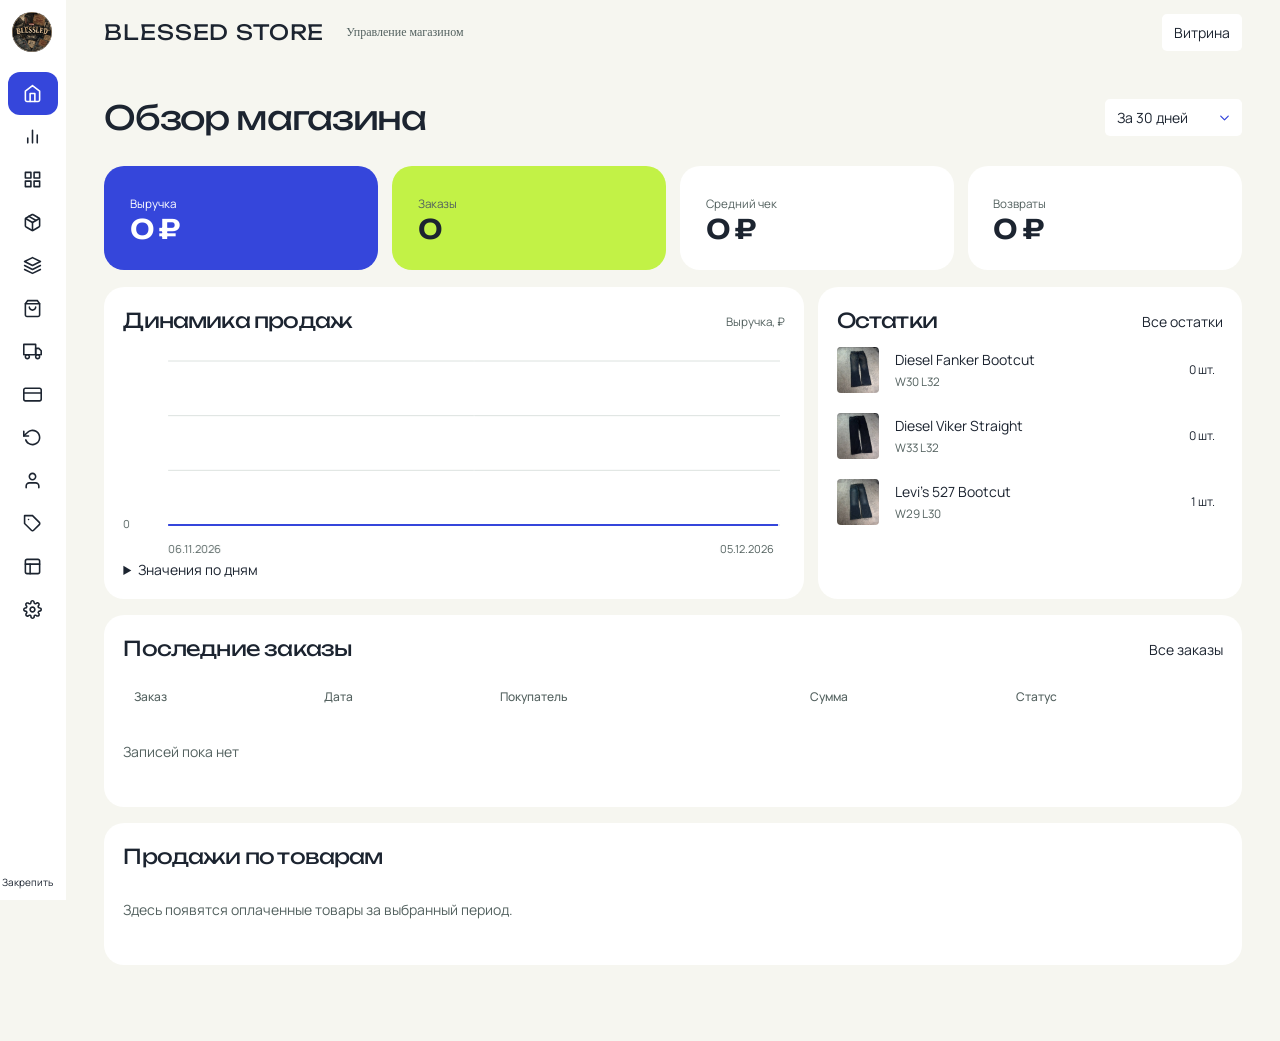
==== commit f53eabae: "Refine control states, dialog motion and text actions after responsive review" ====
--- a/admin-light.html
+++ b/admin-light.html
@@ -90,7 +90,7 @@
 function table(headers,rows){return '<div class="tablewrap"><table><thead><tr>'+headers.map(t=>'<th>'+t+'</th>').join('')+'</tr></thead><tbody>'+rows.map(r=>'<tr>'+r.map(t=>'<td>'+t+'</td>').join('')+'</tr>').join('')+'</tbody></table></div>'+(rows.length?'':'<p class="empty">Записей пока нет</p>')}
 function navigate(){section=Object.hasOwn(sections,location.hash.slice(1))?location.hash.slice(1):'home';query='';page=0;filter='all';sort=false;$('header').inert=false;$('#work').inert=false;$('#rail').classList.remove('open');$('#rail').inert=matchMedia('(max-width:700px)').matches;render()}
 function render(){db=loadStore();db.orders.sort((a,b)=>new Date(b.date)-new Date(a.date));chartObserver?.disconnect();$('#nav').innerHTML=Object.entries(sections).map(([k,[t,i]])=>'<a class="navitem '+(section===k?'on':'')+'" aria-current="'+(section===k?'page':'false')+'" title="'+t+'" aria-label="'+t+'" href="#'+k+'">'+icons[i]+'<span>'+t+'</span></a>').join('');const overview=['home','analytics'].includes(section);
-$('#work').innerHTML='<section><div class="heading row"><h1>'+sections[section][0]+'</h1>'+(overview?'<select id="period" aria-label="Период">'+options([[1,'Сегодня'],[7,'За 7 дней'],[30,'За 30 дней'],[90,'За 90 дней'],[365,'За год'],[-1,'Диапазон дат']],custom?-1:period)+'</select>':['products','stock'].includes(section)?act('product',icons.plus+' Добавить товар','','primary'):'')+'</div><div id="content"></div></section>';if(overview)dashboard();else if(['display','settings'].includes(section))settings();else {list();if(section==='payments'&&db.attempts?.length)$('#content').insertAdjacentHTML('beforeend','<article class="panel"><h2>Попытки оплаты</h2>'+table(['Дата','Сумма','Способ','Статус'],db.attempts.map(o=>[date(o.date),money(o.sum),esc(o.method),esc(o.status)]))+'</article>')}}
+$('#work').innerHTML='<section><div class="heading row"><h1>'+sections[section][0]+'</h1>'+(overview?'<select id="period" aria-label="Период">'+options([[1,'Сегодня'],[7,'За 7 дней'],[30,'За 30 дней'],[90,'За 90 дней'],[365,'За год'],[-1,'Диапазон дат']],custom?-1:period)+'</select>':['products','stock'].includes(section)?act('product','Добавить товар','','primary'):'')+'</div><div id="content"></div></section>';if(overview)dashboard();else if(['display','settings'].includes(section))settings();else {list();if(section==='payments'&&db.attempts?.length)$('#content').insertAdjacentHTML('beforeend','<article class="panel"><h2>Попытки оплаты</h2>'+table(['Дата','Сумма','Способ','Статус'],db.attempts.map(o=>[date(o.date),money(o.sum),esc(o.method),esc(o.status)]))+'</article>')}}
 const activeOrders=()=>{const start=custom?new Date(rangeEnd):new Date();start.setHours(0,0,0,0);start.setDate(start.getDate()-period+1);return db.orders.filter(o=>new Date(o.date)>=start&&new Date(o.date)<=(custom?rangeEnd:new Date()))};
 function dashboard(){const orders=activeOrders(),paid=orders.filter(o=>o.paid&&!o.refunded),sum=paid.reduce((v,o)=>v+o.sum,0),stock=db.products.filter(p=>!p.hidden),low=stock.filter(p=>p.stock<=1).sort((a,b)=>a.stock-b.stock);
 $('#content').innerHTML='<div class="metrics">'+[['Выручка',money(sum)],['Заказы',orders.length],['Средний чек',money(paid.length?Math.round(sum/paid.length):0)],['Возвраты',money(orders.filter(o=>o.refunded).reduce((v,o)=>v+o.sum,0))]].map(([t,v])=>'<div class="metric"><small>'+t+'</small><strong>'+v+'</strong></div>').join('')+'</div><div class="columns"><article class="panel"><div class="row"><h2>Динамика продаж</h2><small>Выручка, ₽</small></div><div class="plot"><canvas aria-label="Выручка по дням"></canvas><small class="tip" hidden></small></div></article><article class="panel"><div class="row"><h2>Остатки</h2><a href="#stock">Все остатки</a></div>'+low.slice(0,3).map(p=>'<div class="stockrow"><img class="thumb" src="'+pic(p)+'" alt=""><div>'+esc(p.name)+'<br><small>'+esc(p.size)+'</small></div><span class="pill">'+p.stock+' шт.</span></div>').join('')+'</article></div><article class="panel"><div class="row"><h2>Последние заказы</h2><a href="#orders">Все заказы</a></div>'+table(['Заказ','Дата','Покупатель','Сумма','Статус'],orders.slice(0,5).map(orderRow))+'</article><article class="panel"><h2>Продажи по товарам</h2>'+ranking(paid)+'</article>';chart(paid);if(section==='analytics'){const gross=orders.filter(o=>o.paid).reduce((v,o)=>v+o.sum,0);$('#content').insertAdjacentHTML('beforeend','<article class="panel"><h2>Состояние заказов</h2><p class="muted">Валовые поступления с доставкой · '+money(gross)+'</p>'+statuses.map(t=>{const n=orders.filter(o=>o.status===t).length;return '<div class="row foot">'+t+'<b>'+n+'</b></div><div class="bar"><b style="width:'+100*n/(orders.length||1)+'%"></b></div>'}).join('')+'</article>')}}
@@ -157,7 +157,6 @@
       badge.textContent = String(count);
       trigger.replaceChildren(title, badge);
       trigger.setAttribute('aria-label', caption + '. Выбрано: ' + count);
-      trigger.insertAdjacentHTML('beforeend', icons.chevron);
     }
 
     function setOpen(open) {
--- a/admin-light.css
+++ b/admin-light.css
@@ -14,3 +14,22 @@
 #content { animation: arrive .25s ease-out; }
 @keyframes arrive { from { opacity: .6; transform: translateY(4px); } }
 @media(prefers-reduced-motion:reduce) { #content { animation: none; } }
+input:is([type="checkbox"],[type="radio"]) {
+  appearance: none; width: 20px; height: 20px; min-height: 20px; padding: 0;
+  background: #e3e7ee; border-radius: 6px; vertical-align: middle;
+  transition: background-color .18s, transform .18s;
+}
+input[type="radio"] { border-radius: 50%; }
+input:is([type="checkbox"],[type="radio"]):checked { background: var(--blue) url("icons/check.svg") center / 14px no-repeat; }
+#close,#menu { width: auto; padding-inline: 10px; }
+@media (min-width:701px) {
+  aside:not(:hover,:focus-within,.pinned) #pin { padding: 10px 2px; font-size: 10px; }
+  aside:not(:hover,:focus-within,.pinned) #pin span { opacity: 1; }
+}
+dialog {
+  opacity: 0; transform: translateY(8px);
+  transition: opacity .18s, transform .18s, overlay .18s allow-discrete, display .18s allow-discrete;
+}
+dialog[open] { opacity: 1; transform: translateY(0); }
+@starting-style { dialog[open] { opacity: 0; transform: translateY(8px); } }
+@media (prefers-reduced-motion: reduce) { dialog { transition: none; } }
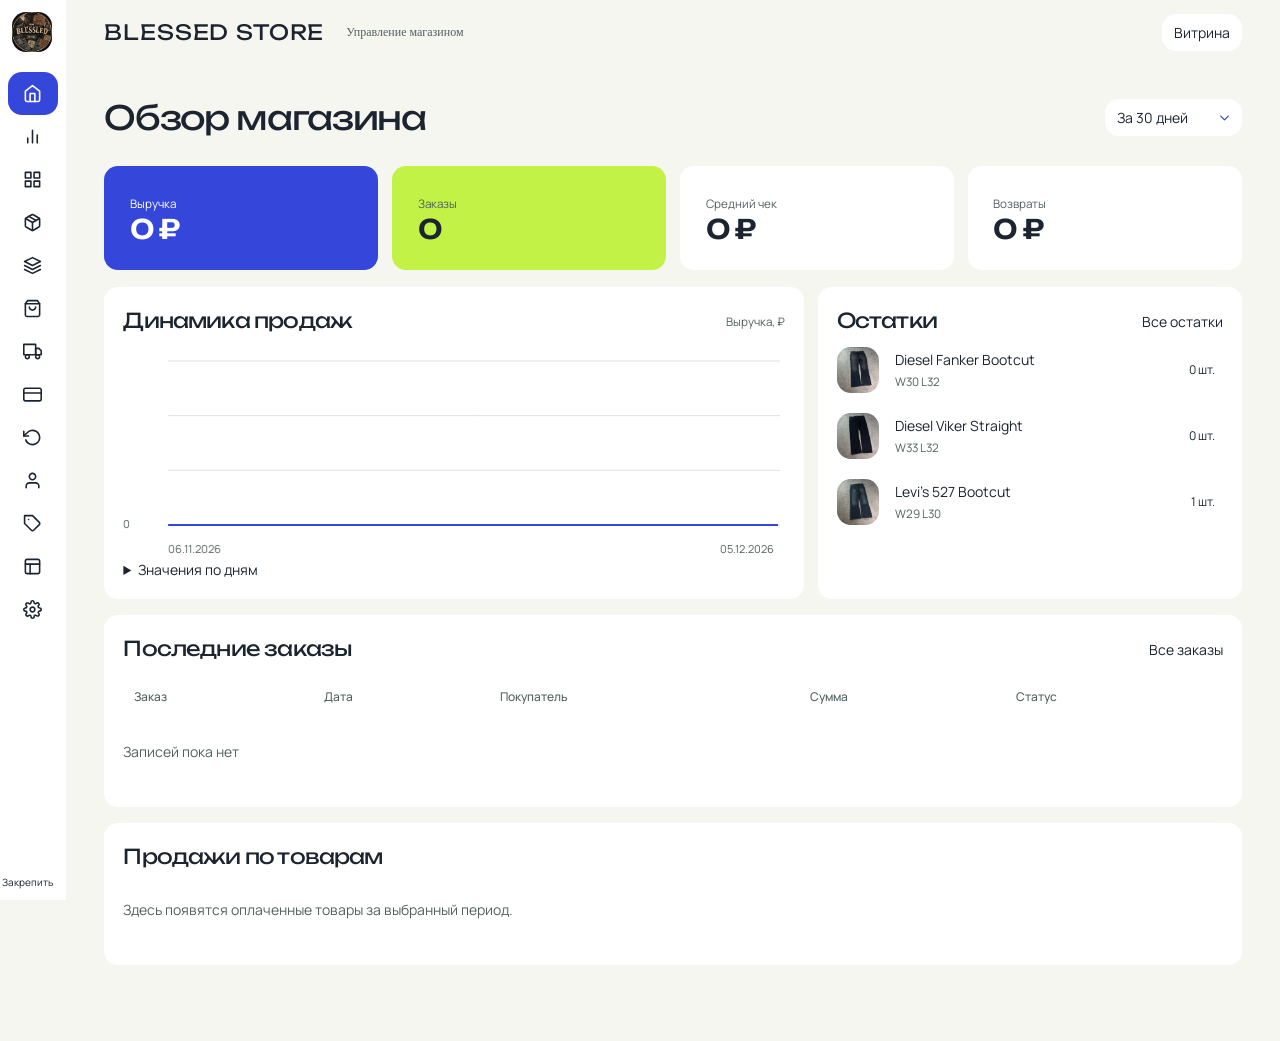
==== commit 222916d1: "Broaden the light storefront assortment and unify interface shapes" ====
--- a/admin-light.html
+++ b/admin-light.html
@@ -1,8 +1,8 @@
 <!doctype html><html lang="ru"><head><meta charset="utf-8"><meta name="viewport" content="width=device-width,initial-scale=1,viewport-fit=cover"><title>Управление · BLESSED STORE</title><link rel="stylesheet" href="fonts/light.css">
 <style>
-:root{color-scheme:light;--bg:#f6f6f0;--panel:#ffffff;--line:#dce2df;--ink:#1c2430;--mute:#53615f;--accent:var(--blue);--ease:cubic-bezier(.22,1,.36,1);font:14px/1.5 Manrope;color:var(--ink);background:var(--bg);scrollbar-color:#dce2df transparent}*{box-sizing:border-box}body{margin:0}button,input,select,textarea,a{font:inherit;color:inherit}button,a.btn,input,select,textarea{border:0;border-radius:5px;background:#ffffff;padding:8px 12px}button,a{cursor:pointer}a{text-decoration:none}button:hover,a.btn:hover{background:#dce2df}button:disabled{opacity:.45;cursor:default}.primary{background:#1c2430;color:#ffffff}.primary:hover{background:#1c2430}button:focus-visible,a:focus-visible,input:focus-visible,select:focus-visible{outline:2px solid var(--accent);outline-offset:2px}svg{width:19px;height:19px;vertical-align:middle;flex:none}small,.muted,label{color:var(--mute)}h1,h2,h3,p{margin:0}h1,h2,h3,.brand,.metric strong{font-family:Unbounded;font-weight:400}h1{font-size:clamp(26px,3vw,38px)}h2{font-size:23px}h3{font-size:18px}header,.row,.actions,.navitem,.brand{display:flex;align-items:center;gap:10px}.row,header{justify-content:space-between}.row,.actions{flex-wrap:wrap}header{height:65px;border-bottom:0;padding:0 clamp(14px,3vw,42px);margin-left:66px}.brand{font-size:21px;letter-spacing:.04em}.brand small{font:12px "Segoe UI";letter-spacing:0;border-left:0;padding-left:12px}.btn,.actions button{display:inline-flex;gap:8px;align-items:center}
-aside{position:fixed;inset:0 auto 0 0;width:66px;background:#ffffff;border-right:0;z-index:4;transition:width .27s var(--ease);overflow:hidden;display:flex;flex-direction:column}aside:is(:hover,:focus-within,.pinned,.open){width:252px}.seal{width:40px;height:40px;border-radius:50%;margin:12px}.navlist{overflow:auto;scrollbar-width:none;padding:8px}.navlist::-webkit-scrollbar{width:0}aside:is(:hover,:focus-within,.pinned,.open) .navlist{scrollbar-width:thin}aside:is(:hover,:focus-within,.pinned,.open) .navlist::-webkit-scrollbar{width:4px}.navitem{border:0;background:none;width:100%;padding:11px 15px;gap:19px;white-space:nowrap;border-radius:4px;text-align:left}.navitem span{opacity:0;transition:opacity .17s}aside:is(:hover,:focus-within,.pinned,.open) .navitem span{opacity:1}.navitem.on{background:#dce2df;color:#1c2430}.navitem:hover{background:#eaede7}.pin{margin-top:auto;border-top:0;padding:16px 22px}main{margin-left:66px;padding:28px clamp(14px,3vw,42px) 60px;max-width:1770px}.heading{margin:0 0 23px}.metrics,.columns{display:grid;gap:14px}.metrics{grid-template-columns:repeat(4,minmax(0,1fr));margin:17px 0}.metric,.panel{background:var(--panel);border:0;border-radius:8px;min-width:0}.metric{padding:16px 19px}.metric strong{display:block;font-size:clamp(24px,2.6vw,39px);font-variant-numeric:tabular-nums}.columns{grid-template-columns:minmax(0,1.65fr) minmax(240px,1fr)}.panel{padding:19px;margin-bottom:16px}.plot{position:relative;height:210px;margin:12px 0 0}canvas{width:100%;height:100%}.tip{position:absolute;pointer-events:none;background:#dce2df;padding:3px 7px;border-radius:4px;top:4px;left:4px}.stockrow{display:grid;grid-template-columns:46px 1fr auto;align-items:center;gap:12px;padding:10px 0;border-bottom:0}img.thumb{width:42px;height:46px;border-radius:4px;object-fit:cover}.stockrow:last-child{border:0}.tablewrap{overflow:auto;margin-top:14px;scrollbar-width:thin}table{width:100%;border-collapse:collapse;white-space:nowrap;text-align:left}td,th{padding:9px 11px;border-bottom:0}th{color:var(--mute);font-size:12px;font-weight:500}td img{vertical-align:middle;margin-right:11px}.empty{padding:26px 0;color:var(--mute)}.pill{display:inline-block;padding:2px 8px;border:0;border-radius:20px;color:#1c2430;font-size:12px}.mobile,#shade{display:none}dialog{background:#ffffff;color:var(--ink);border:0;border-radius:9px;width:min(520px,95vw);max-height:90dvh;padding:22px}dialog::backdrop{background:#f6f6f0bb}dialog[open],main>section{animation:appear .22s var(--ease)}@keyframes appear{from{opacity:.35;transform:translateY(4px)}}form,.stack{display:grid;gap:14px;margin-top:15px}label{display:grid;gap:5px}input,select,textarea{min-width:0;max-width:100%}.pair{display:grid;grid-template-columns:1fr 1fr;gap:12px}.toast{position:fixed;bottom:16px;right:16px;background:#1c2430;color:#ffffff;border-radius:5px;padding:10px 17px;z-index:8}.toast:empty{display:none}.foot{margin-top:14px}.bar{height:4px;background:#dce2df;border-radius:8px;overflow:hidden}.bar b{display:block;height:100%;background:var(--accent)}body:has(.pinned) :is(main,header){margin-left:252px}
-@media(max-width:950px){.columns{grid-template-columns:1fr}.metrics{grid-template-columns:1fr 1fr}}@media(max-width:700px){.mobile{display:inline-flex}header,main,body:has(.pinned) :is(main,header){margin-left:0}header{height:56px}.brand{font-size:16px}.brand small{display:none}aside,aside:is(:hover,:focus-within,.pinned){width:min(270px,82vw);transform:translateX(-100%);transition:transform .25s}aside.open{width:min(270px,82vw);transform:none}body:has(.open) #shade{display:block;position:fixed;inset:0;background:#f6f6f099;z-index:3}.pin{display:none}.panel,.metric{padding:13px}.metrics,.columns{gap:8px}.heading{margin-bottom:14px}main{padding-top:17px}dialog{margin:auto auto 0;width:100%;max-width:100%;border-radius:12px 12px 0 0;padding-bottom:max(20px,env(safe-area-inset-bottom))}.pair{grid-template-columns:1fr}.actions{gap:6px}.plot{height:175px}}@media(prefers-reduced-motion:reduce){*,*::before,*::after{transition:none!important;animation:none!important}}
+:root{color-scheme:light;--bg:#f6f6f0;--panel:#ffffff;--line:#dce2df;--ink:#1c2430;--mute:#53615f;--accent:var(--blue);--ease:cubic-bezier(.22,1,.36,1);font:14px/1.5 Manrope;color:var(--ink);background:var(--bg);scrollbar-color:#dce2df transparent}*{box-sizing:border-box}body{margin:0}button,input,select,textarea,a{font:inherit;color:inherit}button,a.btn,input,select,textarea{border:0;border-radius:var(--radius);background:#ffffff;padding:8px 12px}button,a{cursor:pointer}a{text-decoration:none}button:hover,a.btn:hover{background:#dce2df}button:disabled{opacity:.45;cursor:default}.primary{background:#1c2430;color:#ffffff}.primary:hover{background:#1c2430}button:focus-visible,a:focus-visible,input:focus-visible,select:focus-visible{outline:2px solid var(--accent);outline-offset:2px}svg{width:19px;height:19px;vertical-align:middle;flex:none}small,.muted,label{color:var(--mute)}h1,h2,h3,p{margin:0}h1,h2,h3,.brand,.metric strong{font-family:Unbounded;font-weight:400}h1{font-size:clamp(26px,3vw,38px)}h2{font-size:23px}h3{font-size:18px}header,.row,.actions,.navitem,.brand{display:flex;align-items:center;gap:10px}.row,header{justify-content:space-between}.row,.actions{flex-wrap:wrap}header{height:65px;border-bottom:0;padding:0 clamp(14px,3vw,42px);margin-left:66px}.brand{font-size:21px;letter-spacing:.04em}.brand small{font:12px "Segoe UI";letter-spacing:0;border-left:0;padding-left:12px}.btn,.actions button{display:inline-flex;gap:8px;align-items:center}
+aside{position:fixed;inset:0 auto 0 0;width:66px;background:#ffffff;border-right:0;z-index:4;transition:width .27s var(--ease);overflow:hidden;display:flex;flex-direction:column}aside:is(:hover,:focus-within,.pinned,.open){width:252px}.seal{width:40px;height:40px;border-radius:var(--radius);margin:12px}.navlist{overflow:auto;scrollbar-width:none;padding:8px}.navlist::-webkit-scrollbar{width:0}aside:is(:hover,:focus-within,.pinned,.open) .navlist{scrollbar-width:thin}aside:is(:hover,:focus-within,.pinned,.open) .navlist::-webkit-scrollbar{width:4px}.navitem{border:0;background:none;width:100%;padding:11px 15px;gap:19px;white-space:nowrap;border-radius:var(--radius);text-align:left}.navitem span{opacity:0;transition:opacity .17s}aside:is(:hover,:focus-within,.pinned,.open) .navitem span{opacity:1}.navitem.on{background:#dce2df;color:#1c2430}.navitem:hover{background:#eaede7}.pin{margin-top:auto;border-top:0;padding:16px 22px}main{margin-left:66px;padding:28px clamp(14px,3vw,42px) 60px;max-width:1770px}.heading{margin:0 0 23px}.metrics,.columns{display:grid;gap:14px}.metrics{grid-template-columns:repeat(4,minmax(0,1fr));margin:17px 0}.metric,.panel{background:var(--panel);border:0;border-radius:var(--radius);min-width:0}.metric{padding:16px 19px}.metric strong{display:block;font-size:clamp(24px,2.6vw,39px);font-variant-numeric:tabular-nums}.columns{grid-template-columns:minmax(0,1.65fr) minmax(240px,1fr)}.panel{padding:19px;margin-bottom:16px}.plot{position:relative;height:210px;margin:12px 0 0}canvas{width:100%;height:100%}.tip{position:absolute;pointer-events:none;background:#dce2df;padding:3px 7px;border-radius:var(--radius);top:4px;left:4px}.stockrow{display:grid;grid-template-columns:46px 1fr auto;align-items:center;gap:12px;padding:10px 0;border-bottom:0}img.thumb{width:42px;height:46px;border-radius:var(--radius);object-fit:cover}.stockrow:last-child{border:0}.tablewrap{overflow:auto;margin-top:14px;scrollbar-width:thin}table{width:100%;border-collapse:collapse;white-space:nowrap;text-align:left}td,th{padding:9px 11px;border-bottom:0}th{color:var(--mute);font-size:12px;font-weight:500}td img{vertical-align:middle;margin-right:11px}.empty{padding:26px 0;color:var(--mute)}.pill{display:inline-block;padding:2px 8px;border:0;border-radius:var(--radius);color:#1c2430;font-size:12px}.mobile,#shade{display:none}dialog{background:#ffffff;color:var(--ink);border:0;border-radius:var(--radius);width:min(520px,95vw);max-height:90dvh;padding:22px}dialog::backdrop{background:#f6f6f0bb}dialog[open],main>section{animation:appear .22s var(--ease)}@keyframes appear{from{opacity:.35;transform:translateY(4px)}}form,.stack{display:grid;gap:14px;margin-top:15px}label{display:grid;gap:5px}input,select,textarea{min-width:0;max-width:100%}.pair{display:grid;grid-template-columns:1fr 1fr;gap:12px}.toast{position:fixed;bottom:16px;right:16px;background:#1c2430;color:#ffffff;border-radius:var(--radius);padding:10px 17px;z-index:8}.toast:empty{display:none}.foot{margin-top:14px}.bar{height:4px;background:#dce2df;border-radius:var(--radius);overflow:hidden}.bar b{display:block;height:100%;background:var(--accent)}body:has(.pinned) :is(main,header){margin-left:252px}
+@media(max-width:950px){.columns{grid-template-columns:1fr}.metrics{grid-template-columns:1fr 1fr}}@media(max-width:700px){.mobile{display:inline-flex}header,main,body:has(.pinned) :is(main,header){margin-left:0}header{height:56px}.brand{font-size:16px}.brand small{display:none}aside,aside:is(:hover,:focus-within,.pinned){width:min(270px,82vw);transform:translateX(-100%);transition:transform .25s}aside.open{width:min(270px,82vw);transform:none}body:has(.open) #shade{display:block;position:fixed;inset:0;background:#f6f6f099;z-index:3}.pin{display:none}.panel,.metric{padding:13px}.metrics,.columns{gap:8px}.heading{margin-bottom:14px}main{padding-top:17px}dialog{margin:auto auto 0;width:100%;max-width:100%;border-radius:var(--radius) var(--radius) 0 0;padding-bottom:max(20px,env(safe-area-inset-bottom))}.pair{grid-template-columns:1fr}.actions{gap:6px}.plot{height:175px}}@media(prefers-reduced-motion:reduce){*,*::before,*::after{transition:none!important;animation:none!important}}
 @media(min-width:701px){#menu{display:none}}.bar b{animation:grow .4s;transform-origin:left}@keyframes grow{from{transform:scaleX(0)}}.plot{animation:appear .4s}
 button, a.btn, input, select, textarea, .choice-trigger {
   transition: background-color .18s, border-color .18s, color .18s, box-shadow .18s, transform .18s var(--ease);
@@ -19,12 +19,12 @@
   select:not([multiple]), select::picker(select) { appearance: base-select; }
   select::picker-icon { display: none; }
   select::picker(select) {
-    background: #ffffff; color: var(--ink); border:0; border-radius: 7px;
+    background: #ffffff; color: var(--ink); border:0; border-radius:var(--radius);
     padding: 4px; margin-block: 5px; max-height: min(55dvh, 310px); overflow: auto;
     box-shadow: 0 12px 28px #f6f6f077;
   }
   select::picker(select):popover-open { animation: picker-in .17s var(--ease); }
-  option { padding: 8px 10px; border-radius: 4px; }
+  option { padding: 8px 10px; border-radius:var(--radius); }
   option:is(:hover,:focus-visible) { background: #dce2df; }
   option:checked { color: #1c2430; }
   .select-shell:has(select:open) > svg { transform: translateY(-50%) rotate(180deg); }
@@ -37,18 +37,19 @@
 .choice-trigger[aria-expanded=true] > svg { transform: rotate(180deg); }
 .choice-menu {
   position: absolute; z-index: 2; top: calc(100% + 5px); inset-inline: 0; padding: 5px;
-  border:0; border-radius: 7px; background: #ffffff; box-shadow: 0 12px 28px #f6f6f077;
+  border:0; border-radius:var(--radius); background: #ffffff; box-shadow: 0 12px 28px #f6f6f077;
   max-height: min(42dvh, 260px); overflow: auto;
 }
 .choice-menu:not([hidden]) { animation: picker-in .17s var(--ease); }
-.choice-menu label { display: flex; align-items: center; gap: 8px; padding: 7px 8px; border-radius: 4px; cursor: pointer; color: var(--ink); }
+.choice-menu label { display: flex; align-items: center; gap: 8px; padding: 7px 8px; border-radius:var(--radius); cursor: pointer; color: var(--ink); }
 .choice-menu label:is(:hover,:focus-within) { background: #dce2df; }
 .toast:not(:empty) { animation: toast-in .22s var(--ease); }
 dialog::backdrop { animation: backdrop-in .2s ease-out; }
 @keyframes picker-in { from { opacity: 0; transform: translateY(-4px); } }
 @keyframes toast-in { from { opacity: 0; transform: translateY(8px); } }
 @keyframes backdrop-in { from { opacity: 0; } }
-</style><link rel="stylesheet" href="admin-light.css"></head><body><aside id="rail"><img class="seal" id="seal" alt="BLESSED STORE"><nav class="navlist" id="nav"></nav><button class="pin navitem" id="pin"></button></aside><div id="shade"></div><header><div class="actions"><button class="mobile" id="menu" aria-label="Меню"></button><div class="brand">BLESSED STORE <small>Управление магазином</small></div></div><a class="btn" href="index-light.html" target="_blank">Витрина</a></header><main id="work"></main><dialog id="modal"><div class="row"><h2 id="mt"></h2><button id="close" aria-label="Закрыть"></button></div><div id="body"></div></dialog><div id="notice" role="status" class="toast"></div><script>
+</style><link rel="stylesheet" href="admin-light.css"></head><body><aside id="rail"><img class="seal" id="seal" alt="BLESSED STORE"><nav class="navlist" id="nav"></nav><button class="pin navitem" id="pin"></button></aside><div id="shade"></div><header><div class="actions"><button class="mobile" id="menu" aria-label="Меню"></button><div class="brand">BLESSED STORE <small>Управление магазином</small></div></div><a class="btn" href="index-light.html" target="_blank">Витрина</a></header><main id="work"></main><dialog id="modal"><div class="row"><h2 id="mt"></h2><button id="close" aria-label="Закрыть"></button></div><div id="body"></div></dialog><div id="notice" role="status" class="toast"></div><script src="light-assortment.js"></script>
+<script>
 const photos={"emblem": "[data-uri]", "jeans-black": "[data-uri]", "jeans-faded": "[data-uri]", "jeans-blue": "[data-uri]", "jeans-indigo": "[data-uri]", "diesel-fanker": "[data-uri]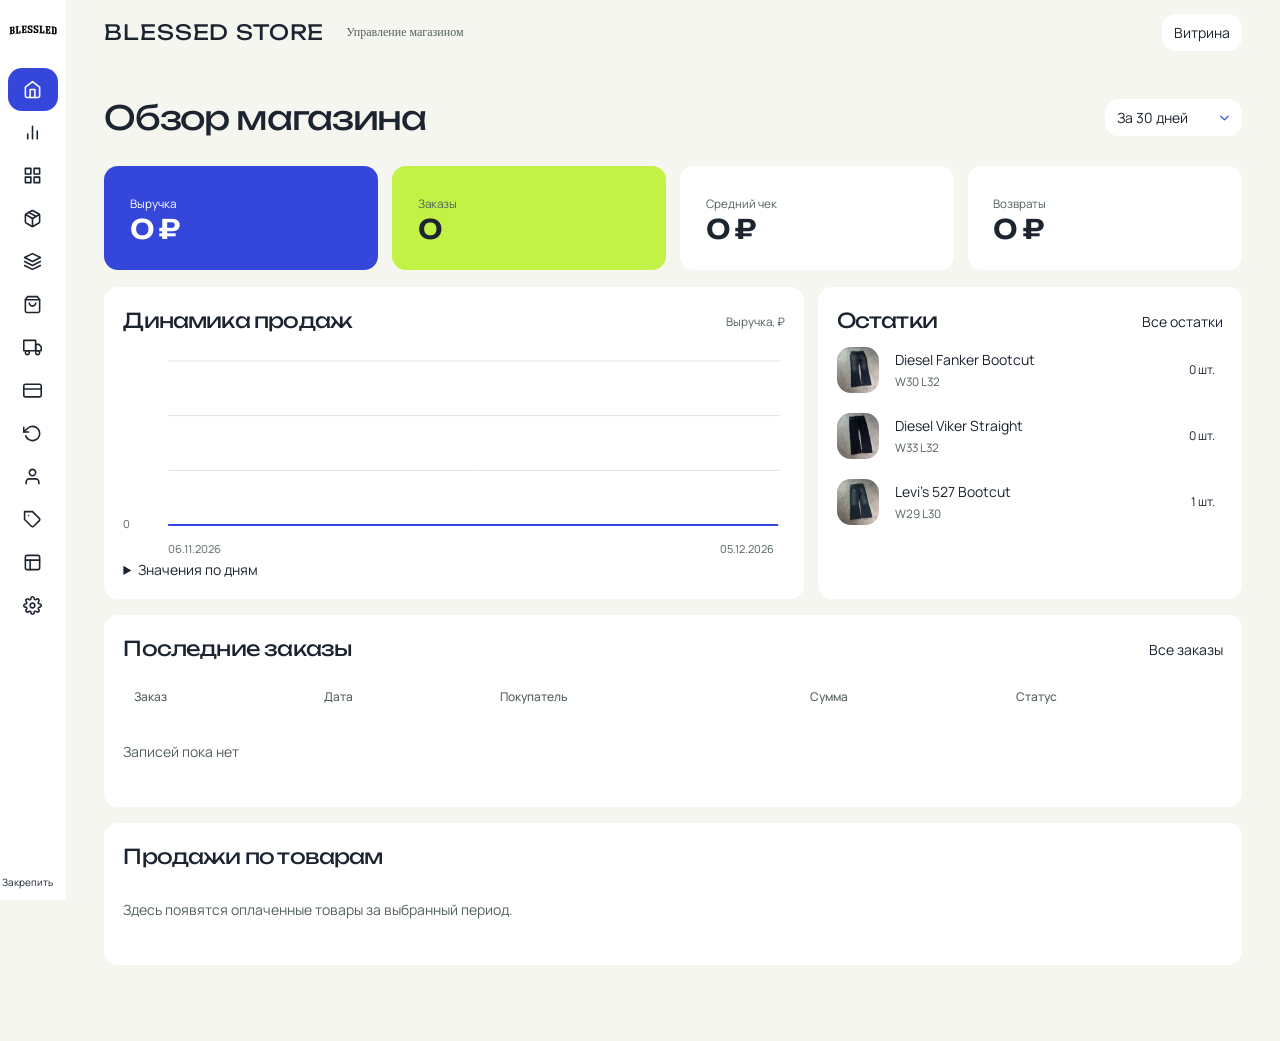
==== commit a18bbd0a: "Add storefront dark theme, calculated sizing and vintage denim collection" ====
--- a/admin-light.html
+++ b/admin-light.html
@@ -1,7 +1,7 @@
 <!doctype html><html lang="ru"><head><meta charset="utf-8"><meta name="viewport" content="width=device-width,initial-scale=1,viewport-fit=cover"><title>Управление · BLESSED STORE</title><link rel="stylesheet" href="fonts/light.css">
 <style>
 :root{color-scheme:light;--bg:#f6f6f0;--panel:#ffffff;--line:#dce2df;--ink:#1c2430;--mute:#53615f;--accent:var(--blue);--ease:cubic-bezier(.22,1,.36,1);font:14px/1.5 Manrope;color:var(--ink);background:var(--bg);scrollbar-color:#dce2df transparent}*{box-sizing:border-box}body{margin:0}button,input,select,textarea,a{font:inherit;color:inherit}button,a.btn,input,select,textarea{border:0;border-radius:var(--radius);background:#ffffff;padding:8px 12px}button,a{cursor:pointer}a{text-decoration:none}button:hover,a.btn:hover{background:#dce2df}button:disabled{opacity:.45;cursor:default}.primary{background:#1c2430;color:#ffffff}.primary:hover{background:#1c2430}button:focus-visible,a:focus-visible,input:focus-visible,select:focus-visible{outline:2px solid var(--accent);outline-offset:2px}svg{width:19px;height:19px;vertical-align:middle;flex:none}small,.muted,label{color:var(--mute)}h1,h2,h3,p{margin:0}h1,h2,h3,.brand,.metric strong{font-family:Unbounded;font-weight:400}h1{font-size:clamp(26px,3vw,38px)}h2{font-size:23px}h3{font-size:18px}header,.row,.actions,.navitem,.brand{display:flex;align-items:center;gap:10px}.row,header{justify-content:space-between}.row,.actions{flex-wrap:wrap}header{height:65px;border-bottom:0;padding:0 clamp(14px,3vw,42px);margin-left:66px}.brand{font-size:21px;letter-spacing:.04em}.brand small{font:12px "Segoe UI";letter-spacing:0;border-left:0;padding-left:12px}.btn,.actions button{display:inline-flex;gap:8px;align-items:center}
-aside{position:fixed;inset:0 auto 0 0;width:66px;background:#ffffff;border-right:0;z-index:4;transition:width .27s var(--ease);overflow:hidden;display:flex;flex-direction:column}aside:is(:hover,:focus-within,.pinned,.open){width:252px}.seal{width:40px;height:40px;border-radius:var(--radius);margin:12px}.navlist{overflow:auto;scrollbar-width:none;padding:8px}.navlist::-webkit-scrollbar{width:0}aside:is(:hover,:focus-within,.pinned,.open) .navlist{scrollbar-width:thin}aside:is(:hover,:focus-within,.pinned,.open) .navlist::-webkit-scrollbar{width:4px}.navitem{border:0;background:none;width:100%;padding:11px 15px;gap:19px;white-space:nowrap;border-radius:var(--radius);text-align:left}.navitem span{opacity:0;transition:opacity .17s}aside:is(:hover,:focus-within,.pinned,.open) .navitem span{opacity:1}.navitem.on{background:#dce2df;color:#1c2430}.navitem:hover{background:#eaede7}.pin{margin-top:auto;border-top:0;padding:16px 22px}main{margin-left:66px;padding:28px clamp(14px,3vw,42px) 60px;max-width:1770px}.heading{margin:0 0 23px}.metrics,.columns{display:grid;gap:14px}.metrics{grid-template-columns:repeat(4,minmax(0,1fr));margin:17px 0}.metric,.panel{background:var(--panel);border:0;border-radius:var(--radius);min-width:0}.metric{padding:16px 19px}.metric strong{display:block;font-size:clamp(24px,2.6vw,39px);font-variant-numeric:tabular-nums}.columns{grid-template-columns:minmax(0,1.65fr) minmax(240px,1fr)}.panel{padding:19px;margin-bottom:16px}.plot{position:relative;height:210px;margin:12px 0 0}canvas{width:100%;height:100%}.tip{position:absolute;pointer-events:none;background:#dce2df;padding:3px 7px;border-radius:var(--radius);top:4px;left:4px}.stockrow{display:grid;grid-template-columns:46px 1fr auto;align-items:center;gap:12px;padding:10px 0;border-bottom:0}img.thumb{width:42px;height:46px;border-radius:var(--radius);object-fit:cover}.stockrow:last-child{border:0}.tablewrap{overflow:auto;margin-top:14px;scrollbar-width:thin}table{width:100%;border-collapse:collapse;white-space:nowrap;text-align:left}td,th{padding:9px 11px;border-bottom:0}th{color:var(--mute);font-size:12px;font-weight:500}td img{vertical-align:middle;margin-right:11px}.empty{padding:26px 0;color:var(--mute)}.pill{display:inline-block;padding:2px 8px;border:0;border-radius:var(--radius);color:#1c2430;font-size:12px}.mobile,#shade{display:none}dialog{background:#ffffff;color:var(--ink);border:0;border-radius:var(--radius);width:min(520px,95vw);max-height:90dvh;padding:22px}dialog::backdrop{background:#f6f6f0bb}dialog[open],main>section{animation:appear .22s var(--ease)}@keyframes appear{from{opacity:.35;transform:translateY(4px)}}form,.stack{display:grid;gap:14px;margin-top:15px}label{display:grid;gap:5px}input,select,textarea{min-width:0;max-width:100%}.pair{display:grid;grid-template-columns:1fr 1fr;gap:12px}.toast{position:fixed;bottom:16px;right:16px;background:#1c2430;color:#ffffff;border-radius:var(--radius);padding:10px 17px;z-index:8}.toast:empty{display:none}.foot{margin-top:14px}.bar{height:4px;background:#dce2df;border-radius:var(--radius);overflow:hidden}.bar b{display:block;height:100%;background:var(--accent)}body:has(.pinned) :is(main,header){margin-left:252px}
+aside{position:fixed;inset:0 auto 0 0;width:66px;background:#ffffff;border-right:0;z-index:4;transition:width .27s var(--ease);overflow:hidden;display:flex;flex-direction:column}aside:is(:hover,:focus-within,.pinned,.open){width:252px}.navlist{overflow:auto;scrollbar-width:none;padding:8px}.navlist::-webkit-scrollbar{width:0}aside:is(:hover,:focus-within,.pinned,.open) .navlist{scrollbar-width:thin}aside:is(:hover,:focus-within,.pinned,.open) .navlist::-webkit-scrollbar{width:4px}.navitem{border:0;background:none;width:100%;padding:11px 15px;gap:19px;white-space:nowrap;border-radius:var(--radius);text-align:left}.navitem span{opacity:0;transition:opacity .17s}aside:is(:hover,:focus-within,.pinned,.open) .navitem span{opacity:1}.navitem.on{background:#dce2df;color:#1c2430}.navitem:hover{background:#eaede7}.pin{margin-top:auto;border-top:0;padding:16px 22px}main{margin-left:66px;padding:28px clamp(14px,3vw,42px) 60px;max-width:1770px}.heading{margin:0 0 23px}.metrics,.columns{display:grid;gap:14px}.metrics{grid-template-columns:repeat(4,minmax(0,1fr));margin:17px 0}.metric,.panel{background:var(--panel);border:0;border-radius:var(--radius);min-width:0}.metric{padding:16px 19px}.metric strong{display:block;font-size:clamp(24px,2.6vw,39px);font-variant-numeric:tabular-nums}.columns{grid-template-columns:minmax(0,1.65fr) minmax(240px,1fr)}.panel{padding:19px;margin-bottom:16px}.plot{position:relative;height:210px;margin:12px 0 0}canvas{width:100%;height:100%}.tip{position:absolute;pointer-events:none;background:#dce2df;padding:3px 7px;border-radius:var(--radius);top:4px;left:4px}.stockrow{display:grid;grid-template-columns:46px 1fr auto;align-items:center;gap:12px;padding:10px 0;border-bottom:0}img.thumb{width:42px;height:46px;border-radius:var(--radius);object-fit:cover}.stockrow:last-child{border:0}.tablewrap{overflow:auto;margin-top:14px;scrollbar-width:thin}table{width:100%;border-collapse:collapse;white-space:nowrap;text-align:left}td,th{padding:9px 11px;border-bottom:0}th{color:var(--mute);font-size:12px;font-weight:500}td img{vertical-align:middle;margin-right:11px}.empty{padding:26px 0;color:var(--mute)}.pill{display:inline-block;padding:2px 8px;border:0;border-radius:var(--radius);color:#1c2430;font-size:12px}.mobile,#shade{display:none}dialog{background:#ffffff;color:var(--ink);border:0;border-radius:var(--radius);width:min(520px,95vw);max-height:90dvh;padding:22px}dialog::backdrop{background:#f6f6f0bb}dialog[open],main>section{animation:appear .22s var(--ease)}@keyframes appear{from{opacity:.35;transform:translateY(4px)}}form,.stack{display:grid;gap:14px;margin-top:15px}label{display:grid;gap:5px}input,select,textarea{min-width:0;max-width:100%}.pair{display:grid;grid-template-columns:1fr 1fr;gap:12px}.toast{position:fixed;bottom:16px;right:16px;background:#1c2430;color:#ffffff;border-radius:var(--radius);padding:10px 17px;z-index:8}.toast:empty{display:none}.foot{margin-top:14px}.bar{height:4px;background:#dce2df;border-radius:var(--radius);overflow:hidden}.bar b{display:block;height:100%;background:var(--accent)}body:has(.pinned) :is(main,header){margin-left:252px}
 @media(max-width:950px){.columns{grid-template-columns:1fr}.metrics{grid-template-columns:1fr 1fr}}@media(max-width:700px){.mobile{display:inline-flex}header,main,body:has(.pinned) :is(main,header){margin-left:0}header{height:56px}.brand{font-size:16px}.brand small{display:none}aside,aside:is(:hover,:focus-within,.pinned){width:min(270px,82vw);transform:translateX(-100%);transition:transform .25s}aside.open{width:min(270px,82vw);transform:none}body:has(.open) #shade{display:block;position:fixed;inset:0;background:#f6f6f099;z-index:3}.pin{display:none}.panel,.metric{padding:13px}.metrics,.columns{gap:8px}.heading{margin-bottom:14px}main{padding-top:17px}dialog{margin:auto auto 0;width:100%;max-width:100%;border-radius:var(--radius) var(--radius) 0 0;padding-bottom:max(20px,env(safe-area-inset-bottom))}.pair{grid-template-columns:1fr}.actions{gap:6px}.plot{height:175px}}@media(prefers-reduced-motion:reduce){*,*::before,*::after{transition:none!important;animation:none!important}}
 @media(min-width:701px){#menu{display:none}}.bar b{animation:grow .4s;transform-origin:left}@keyframes grow{from{transform:scaleX(0)}}.plot{animation:appear .4s}
 button, a.btn, input, select, textarea, .choice-trigger {
@@ -48,7 +48,7 @@
 @keyframes picker-in { from { opacity: 0; transform: translateY(-4px); } }
 @keyframes toast-in { from { opacity: 0; transform: translateY(8px); } }
 @keyframes backdrop-in { from { opacity: 0; } }
-</style><link rel="stylesheet" href="admin-light.css"></head><body><aside id="rail"><img class="seal" id="seal" alt="BLESSED STORE"><nav class="navlist" id="nav"></nav><button class="pin navitem" id="pin"></button></aside><div id="shade"></div><header><div class="actions"><button class="mobile" id="menu" aria-label="Меню"></button><div class="brand">BLESSED STORE <small>Управление магазином</small></div></div><a class="btn" href="index-light.html" target="_blank">Витрина</a></header><main id="work"></main><dialog id="modal"><div class="row"><h2 id="mt"></h2><button id="close" aria-label="Закрыть"></button></div><div id="body"></div></dialog><div id="notice" role="status" class="toast"></div><script src="light-assortment.js"></script>
+</style><link rel="stylesheet" href="admin-light.css"></head><body><aside id="rail"><img class="rail-wordmark" src="logo.svg" width="480" height="105" alt="BLESSLED"><nav class="navlist" id="nav"></nav><button class="pin navitem" id="pin"></button></aside><div id="shade"></div><header><div class="actions"><button class="mobile" id="menu" aria-label="Меню"></button><div class="brand">BLESSED STORE <small>Управление магазином</small></div></div><a class="btn" href="index-light.html" target="_blank">Витрина</a></header><main id="work"></main><dialog id="modal"><div class="row"><h2 id="mt"></h2><button id="close" aria-label="Закрыть"></button></div><div id="body"></div></dialog><div id="notice" role="status" class="toast"></div><script src="light-assortment.js"></script>
 <script>
 const photos={"emblem": "[data-uri]", "jeans-black": "[data-uri]", "jeans-faded": "[data-uri]", "jeans-blue": "[data-uri]", "jeans-indigo": "[data-uri]", "diesel-fanker": "[data-uri]", "diesel-viker": "[data-uri]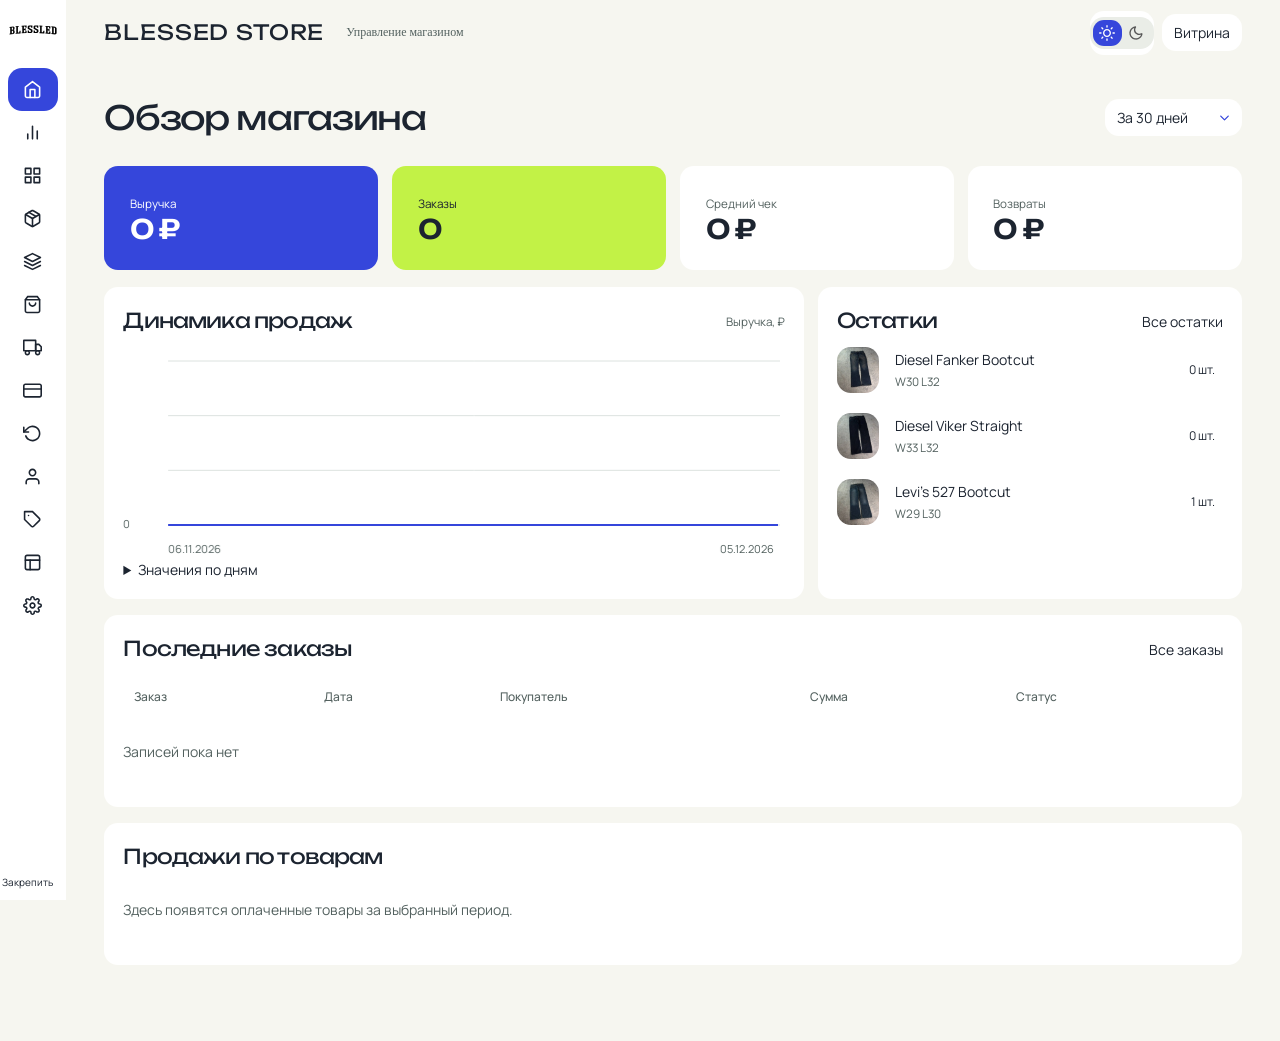
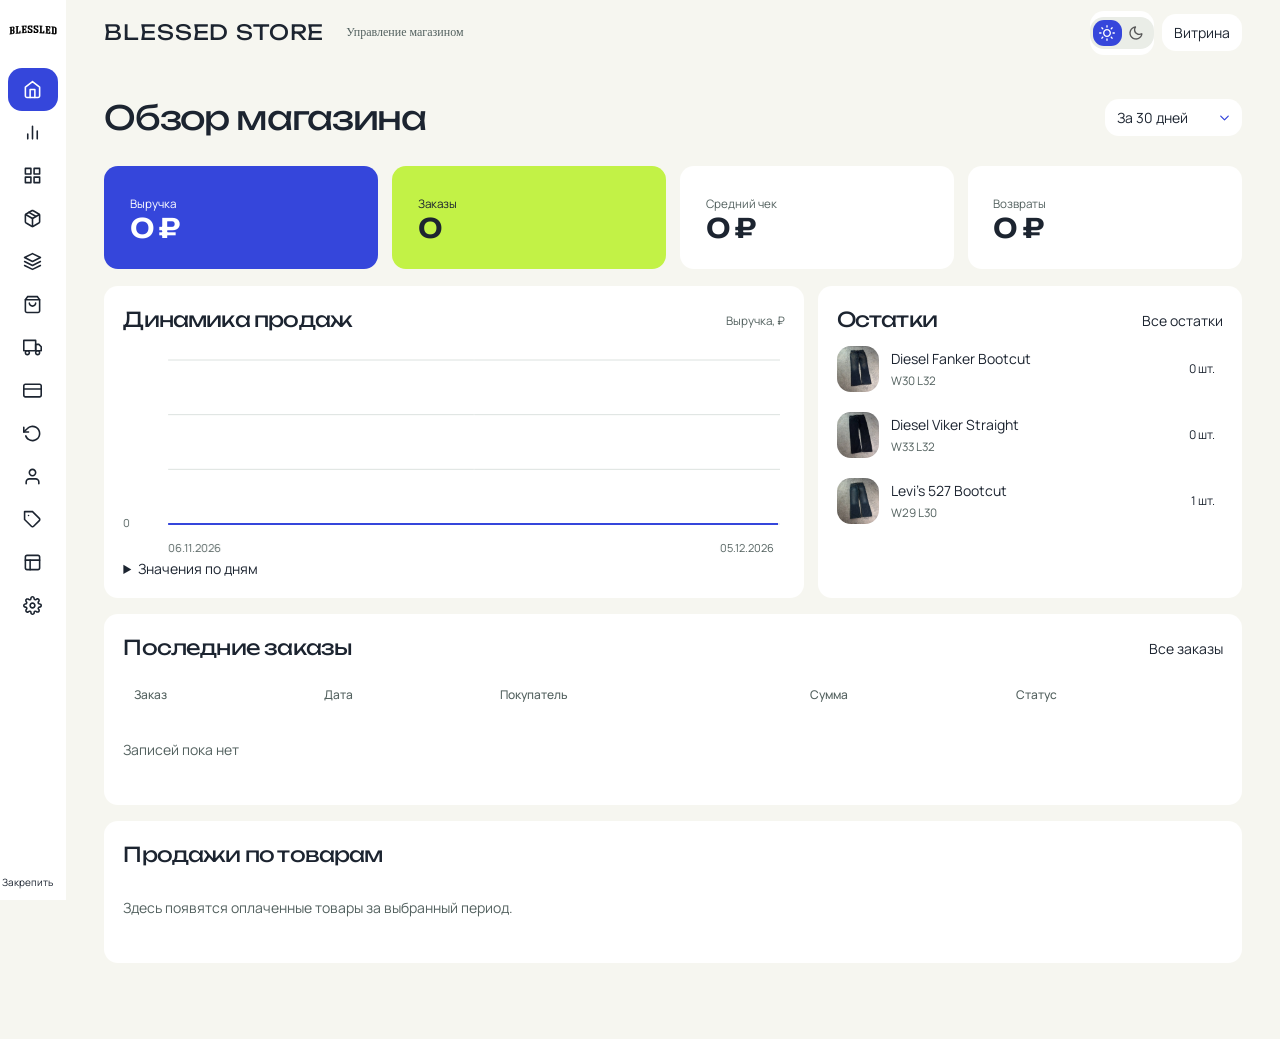
